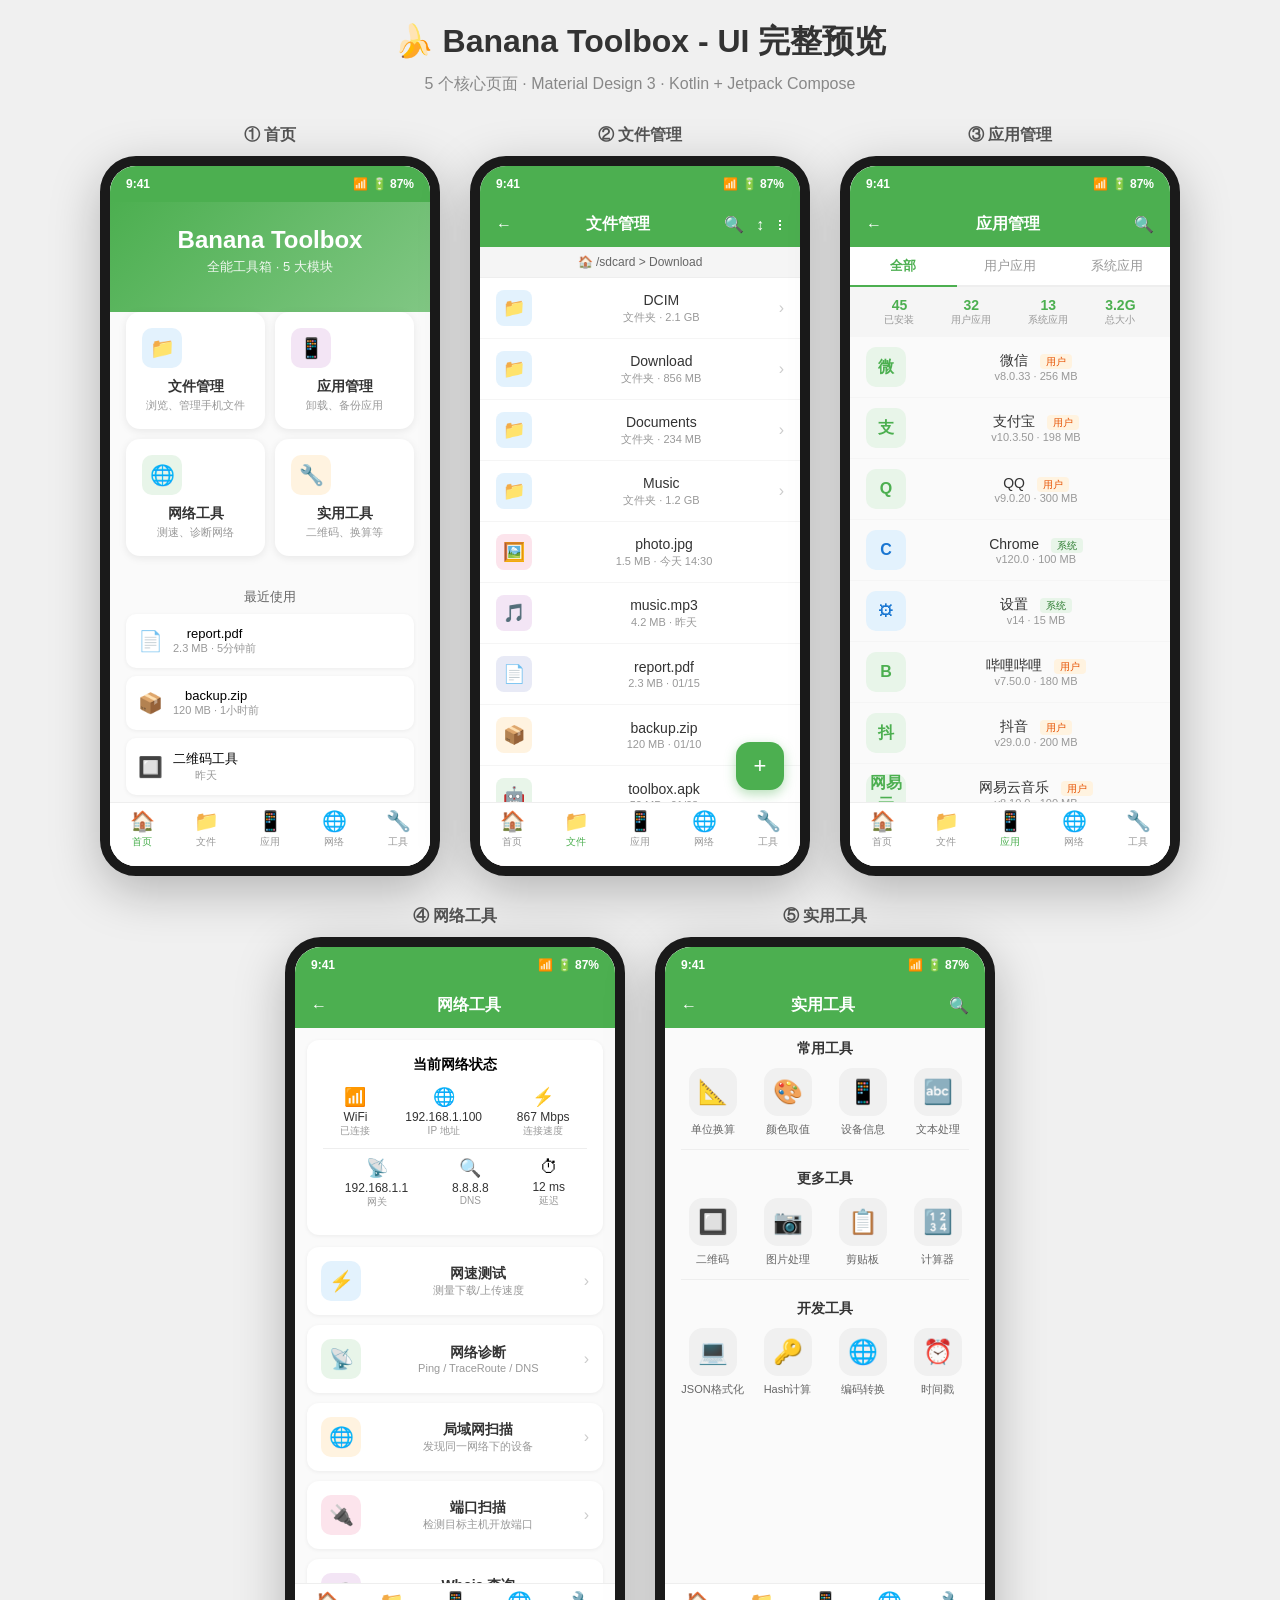
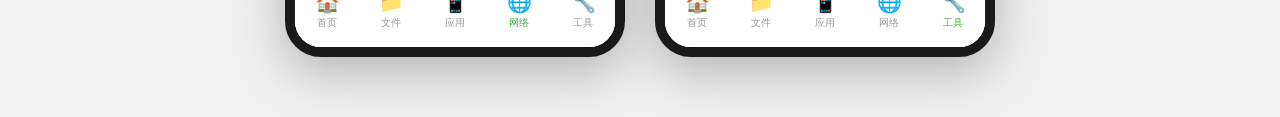
==== preview.html @ 7b4f9d6f "feat: 完善全部 5 个核心页面 UI - 文件管理：路径导航、文件列表、排序菜单、多选操作、FAB - 应用管理：Tab切换、统计栏、应用列表、用户/系统标签 - 网络工具：网络状态卡片、5个工" ====
<!DOCTYPE html>
<html lang="zh-CN">
<head>
    <meta charset="UTF-8">
    <meta name="viewport" content="width=device-width, initial-scale=1.0">
    <title>Banana Toolbox - UI 完整预览</title>
    <style>
        * { margin: 0; padding: 0; box-sizing: border-box; }
        body { font-family: -apple-system, BlinkMacSystemFont, 'Segoe UI', Roboto, sans-serif; background: #f0f0f0; padding: 20px; }
        .container { max-width: 1400px; margin: 0 auto; }
        h1 { text-align: center; color: #333; margin-bottom: 10px; }
        .subtitle { text-align: center; color: #888; margin-bottom: 30px; }
        .phones-row { display: flex; flex-wrap: wrap; justify-content: center; gap: 30px; margin-bottom: 40px; }
        .phone-wrapper { text-align: center; }
        .phone-label { font-size: 16px; color: #555; margin-bottom: 10px; font-weight: 600; }
        .phone-frame { width: 340px; height: 720px; background: #fff; border-radius: 36px; box-shadow: 0 15px 50px rgba(0,0,0,0.25); overflow: hidden; position: relative; border: 10px solid #1a1a1a; }
        .screen { width: 100%; height: 100%; overflow-y: auto; background: #FAFAFA; }
        .screen::-webkit-scrollbar { width: 0; }
        .status-bar { height: 36px; background: #4CAF50; display: flex; align-items: center; justify-content: space-between; padding: 0 16px; color: white; font-size: 12px; font-weight: 600; flex-shrink: 0; }
        .app-bar { background: #4CAF50; color: white; padding: 12px 16px; display: flex; align-items: center; gap: 12px; flex-shrink: 0; }
        .app-bar h3 { flex: 1; font-size: 16px; }
        .app-bar span { cursor: pointer; }
        .home-header { background: linear-gradient(135deg, #4CAF50 0%, #81C784 100%); padding: 24px 16px 36px; color: white; }
        .home-header h2 { font-size: 24px; margin-bottom: 4px; }
        .home-header p { opacity: 0.9; font-size: 13px; }
        .modules-grid { display: grid; grid-template-columns: 1fr 1fr; gap: 10px; padding: 16px; margin-top: -16px; }
        .module-card { background: white; border-radius: 14px; padding: 16px; box-shadow: 0 2px 8px rgba(0,0,0,0.08); cursor: pointer; transition: transform 0.2s; }
        .module-card:hover { transform: translateY(-2px); }
        .module-icon { width: 40px; height: 40px; border-radius: 10px; display: flex; align-items: center; justify-content: center; font-size: 20px; margin-bottom: 10px; }
        .module-card h3 { font-size: 14px; color: #333; margin-bottom: 2px; }
        .module-card p { font-size: 11px; color: #999; }
        .path-bar { background: #f5f5f5; padding: 8px 16px; font-size: 12px; color: #666; border-bottom: 1px solid #eee; flex-shrink: 0; }
        .file-list { background: white; }
        .file-item { display: flex; align-items: center; padding: 12px 16px; border-bottom: 1px solid #f5f5f5; }
        .file-icon { width: 36px; height: 36px; border-radius: 8px; display: flex; align-items: center; justify-content: center; font-size: 18px; margin-right: 12px; flex-shrink: 0; }
        .file-info { flex: 1; min-width: 0; }
        .file-name { font-size: 14px; color: #333; margin-bottom: 2px; white-space: nowrap; overflow: hidden; text-overflow: ellipsis; }
        .file-meta { font-size: 11px; color: #999; }
        .tab-bar { display: flex; background: white; border-bottom: 2px solid #eee; flex-shrink: 0; }
        .tab { flex: 1; text-align: center; padding: 10px 0; font-size: 13px; color: #999; cursor: pointer; border-bottom: 2px solid transparent; margin-bottom: -2px; }
        .tab.active { color: #4CAF50; border-bottom-color: #4CAF50; font-weight: 600; }
        .stat-bar { display: flex; justify-content: space-around; padding: 10px 16px; background: #f5f5f5; flex-shrink: 0; }
        .stat-item { text-align: center; }
        .stat-val { font-size: 14px; color: #4CAF50; font-weight: 600; }
        .stat-label { font-size: 10px; color: #999; }
        .app-item { display: flex; align-items: center; padding: 10px 16px; border-bottom: 1px solid #f5f5f5; }
        .app-icon { width: 40px; height: 40px; border-radius: 10px; background: #E8F5E9; display: flex; align-items: center; justify-content: center; font-size: 16px; font-weight: 700; color: #4CAF50; margin-right: 12px; flex-shrink: 0; }
        .app-info { flex: 1; min-width: 0; }
        .app-name { font-size: 14px; color: #333; }
        .app-meta { font-size: 11px; color: #999; }
        .app-tag { font-size: 10px; background: #FFF3E0; color: #E65100; padding: 2px 6px; border-radius: 4px; margin-left: 8px; }
        .net-status { background: white; margin: 12px; border-radius: 12px; padding: 16px; box-shadow: 0 1px 4px rgba(0,0,0,0.06); }
        .net-status h4 { font-size: 14px; margin-bottom: 12px; }
        .net-row { display: flex; justify-content: space-around; margin-bottom: 10px; }
        .net-item { text-align: center; }
        .net-item .icon { font-size: 18px; margin-bottom: 2px; }
        .net-item .val { font-size: 12px; color: #333; }
        .net-item .lbl { font-size: 10px; color: #999; }
        .net-card { background: white; margin: 0 12px 10px; border-radius: 12px; padding: 14px; display: flex; align-items: center; box-shadow: 0 1px 4px rgba(0,0,0,0.06); cursor: pointer; }
        .net-card .nc-icon { width: 40px; height: 40px; border-radius: 10px; display: flex; align-items: center; justify-content: center; font-size: 20px; margin-right: 12px; }
        .net-card h4 { font-size: 14px; color: #333; }
        .net-card p { font-size: 11px; color: #999; }
        .tools-section { padding: 12px 16px 4px; }
        .tools-section h4 { font-size: 14px; color: #333; margin-bottom: 10px; }
        .tools-grid { display: grid; grid-template-columns: repeat(4, 1fr); gap: 12px; }
        .tool-item { display: flex; flex-direction: column; align-items: center; gap: 6px; cursor: pointer; }
        .tool-icon { width: 48px; height: 48px; background: #f0f0f0; border-radius: 14px; display: flex; align-items: center; justify-content: center; font-size: 24px; }
        .tool-name { font-size: 11px; color: #666; }
        .bottom-nav { position: absolute; bottom: 0; left: 0; right: 0; height: 64px; background: white; border-top: 1px solid #eee; display: flex; justify-content: space-around; align-items: center; padding-bottom: 12px; flex-shrink: 0; }
        .nav-item { display: flex; flex-direction: column; align-items: center; gap: 2px; color: #999; font-size: 10px; }
        .nav-item.active { color: #4CAF50; }
        .nav-item span:first-child { font-size: 20px; }
        .fab { position: absolute; bottom: 76px; right: 16px; width: 48px; height: 48px; background: #4CAF50; border-radius: 14px; display: flex; align-items: center; justify-content: center; font-size: 22px; color: white; box-shadow: 0 4px 12px rgba(76,175,80,0.4); cursor: pointer; }
    </style>
</head>
<body>
    <div class="container">
        <h1>🍌 Banana Toolbox - UI 完整预览</h1>
        <p class="subtitle">5 个核心页面 · Material Design 3 · Kotlin + Jetpack Compose</p>
        
        <div class="phones-row">
            <!-- 1. 首页 -->
            <div class="phone-wrapper">
                <div class="phone-label">① 首页</div>
                <div class="phone-frame">
                    <div class="screen">
                        <div class="status-bar"><span>9:41</span><span>📶 🔋 87%</span></div>
                        <div class="home-header">
                            <h2>Banana Toolbox</h2>
                            <p>全能工具箱 · 5 大模块</p>
                        </div>
                        <div class="modules-grid">
                            <div class="module-card">
                                <div class="module-icon" style="background:#E3F2FD">📁</div>
                                <h3>文件管理</h3>
                                <p>浏览、管理手机文件</p>
                            </div>
                            <div class="module-card">
                                <div class="module-icon" style="background:#F3E5F5">📱</div>
                                <h3>应用管理</h3>
                                <p>卸载、备份应用</p>
                            </div>
                            <div class="module-card">
                                <div class="module-icon" style="background:#E8F5E9">🌐</div>
                                <h3>网络工具</h3>
                                <p>测速、诊断网络</p>
                            </div>
                            <div class="module-card">
                                <div class="module-icon" style="background:#FFF3E0">🔧</div>
                                <h3>实用工具</h3>
                                <p>二维码、换算等</p>
                            </div>
                        </div>
                        <div style="padding:16px">
                            <div style="font-size:13px;color:#666;margin-bottom:8px">最近使用</div>
                            <div style="background:white;border-radius:10px;padding:12px;box-shadow:0 1px 4px rgba(0,0,0,0.06);margin-bottom:8px;display:flex;align-items:center;gap:10px">
                                <span style="font-size:20px">📄</span>
                                <div><div style="font-size:13px">report.pdf</div><div style="font-size:11px;color:#999">2.3 MB · 5分钟前</div></div>
                            </div>
                            <div style="background:white;border-radius:10px;padding:12px;box-shadow:0 1px 4px rgba(0,0,0,0.06);margin-bottom:8px;display:flex;align-items:center;gap:10px">
                                <span style="font-size:20px">📦</span>
                                <div><div style="font-size:13px">backup.zip</div><div style="font-size:11px;color:#999">120 MB · 1小时前</div></div>
                            </div>
                            <div style="background:white;border-radius:10px;padding:12px;box-shadow:0 1px 4px rgba(0,0,0,0.06);display:flex;align-items:center;gap:10px">
                                <span style="font-size:20px">🔲</span>
                                <div><div style="font-size:13px">二维码工具</div><div style="font-size:11px;color:#999">昨天</div></div>
                            </div>
                        </div>
                        <div class="bottom-nav">
                            <div class="nav-item active"><span>🏠</span><span>首页</span></div>
                            <div class="nav-item"><span>📁</span><span>文件</span></div>
                            <div class="nav-item"><span>📱</span><span>应用</span></div>
                            <div class="nav-item"><span>🌐</span><span>网络</span></div>
                            <div class="nav-item"><span>🔧</span><span>工具</span></div>
                        </div>
                    </div>
                </div>
            </div>

            <!-- 2. 文件管理 -->
            <div class="phone-wrapper">
                <div class="phone-label">② 文件管理</div>
                <div class="phone-frame">
                    <div class="screen">
                        <div class="status-bar"><span>9:41</span><span>📶 🔋 87%</span></div>
                        <div class="app-bar">
                            <span>←</span><h3>文件管理</h3>
                            <span>🔍</span><span>↕️</span><span>⋮</span>
                        </div>
                        <div class="path-bar">🏠 /sdcard > Download</div>
                        <div class="file-list">
                            <div class="file-item"><div class="file-icon" style="background:#E3F2FD">📁</div><div class="file-info"><div class="file-name">DCIM</div><div class="file-meta">文件夹 · 2.1 GB</div></div><span style="color:#ccc">›</span></div>
                            <div class="file-item"><div class="file-icon" style="background:#E3F2FD">📁</div><div class="file-info"><div class="file-name">Download</div><div class="file-meta">文件夹 · 856 MB</div></div><span style="color:#ccc">›</span></div>
                            <div class="file-item"><div class="file-icon" style="background:#E3F2FD">📁</div><div class="file-info"><div class="file-name">Documents</div><div class="file-meta">文件夹 · 234 MB</div></div><span style="color:#ccc">›</span></div>
                            <div class="file-item"><div class="file-icon" style="background:#E3F2FD">📁</div><div class="file-info"><div class="file-name">Music</div><div class="file-meta">文件夹 · 1.2 GB</div></div><span style="color:#ccc">›</span></div>
                            <div class="file-item"><div class="file-icon" style="background:#FCE4EC">🖼️</div><div class="file-info"><div class="file-name">photo.jpg</div><div class="file-meta">1.5 MB · 今天 14:30</div></div></div>
                            <div class="file-item"><div class="file-icon" style="background:#F3E5F5">🎵</div><div class="file-info"><div class="file-name">music.mp3</div><div class="file-meta">4.2 MB · 昨天</div></div></div>
                            <div class="file-item"><div class="file-icon" style="background:#E8EAF6">📄</div><div class="file-info"><div class="file-name">report.pdf</div><div class="file-meta">2.3 MB · 01/15</div></div></div>
                            <div class="file-item"><div class="file-icon" style="background:#FFF3E0">📦</div><div class="file-info"><div class="file-name">backup.zip</div><div class="file-meta">120 MB · 01/10</div></div></div>
                            <div class="file-item"><div class="file-icon" style="background:#E8F5E9">🤖</div><div class="file-info"><div class="file-name">toolbox.apk</div><div class="file-meta">50 MB · 01/08</div></div></div>
                            <div class="file-item"><div class="file-icon" style="background:#FCE4EC">🎬</div><div class="file-info"><div class="file-name">video.mp4</div><div class="file-meta">100 MB · 01/05</div></div></div>
                        </div>
                        <div class="fab">+</div>
                        <div class="bottom-nav">
                            <div class="nav-item"><span>🏠</span><span>首页</span></div>
                            <div class="nav-item active"><span>📁</span><span>文件</span></div>
                            <div class="nav-item"><span>📱</span><span>应用</span></div>
                            <div class="nav-item"><span>🌐</span><span>网络</span></div>
                            <div class="nav-item"><span>🔧</span><span>工具</span></div>
                        </div>
                    </div>
                </div>
            </div>

            <!-- 3. 应用管理 -->
            <div class="phone-wrapper">
                <div class="phone-label">③ 应用管理</div>
                <div class="phone-frame">
                    <div class="screen">
                        <div class="status-bar"><span>9:41</span><span>📶 🔋 87%</span></div>
                        <div class="app-bar">
                            <span>←</span><h3>应用管理</h3>
                            <span>🔍</span>
                        </div>
                        <div class="tab-bar">
                            <div class="tab active">全部</div>
                            <div class="tab">用户应用</div>
                            <div class="tab">系统应用</div>
                        </div>
                        <div class="stat-bar">
                            <div class="stat-item"><div class="stat-val">45</div><div class="stat-label">已安装</div></div>
                            <div class="stat-item"><div class="stat-val">32</div><div class="stat-label">用户应用</div></div>
                            <div class="stat-item"><div class="stat-val">13</div><div class="stat-label">系统应用</div></div>
                            <div class="stat-item"><div class="stat-val">3.2G</div><div class="stat-label">总大小</div></div>
                        </div>
                        <div class="app-item"><div class="app-icon">微</div><div class="app-info"><div class="app-name">微信 <span class="app-tag">用户</span></div><div class="app-meta">v8.0.33 · 256 MB</div></div></div>
                        <div class="app-item"><div class="app-icon">支</div><div class="app-info"><div class="app-name">支付宝 <span class="app-tag">用户</span></div><div class="app-meta">v10.3.50 · 198 MB</div></div></div>
                        <div class="app-item"><div class="app-icon">Q</div><div class="app-info"><div class="app-name">QQ <span class="app-tag">用户</span></div><div class="app-meta">v9.0.20 · 300 MB</div></div></div>
                        <div class="app-item"><div class="app-icon" style="background:#E3F2FD;color:#1976D2">C</div><div class="app-info"><div class="app-name">Chrome <span class="app-tag" style="background:#E8F5E9;color:#2E7D32">系统</span></div><div class="app-meta">v120.0 · 100 MB</div></div></div>
                        <div class="app-item"><div class="app-icon" style="background:#E3F2FD;color:#1976D2">⚙</div><div class="app-info"><div class="app-name">设置 <span class="app-tag" style="background:#E8F5E9;color:#2E7D32">系统</span></div><div class="app-meta">v14 · 15 MB</div></div></div>
                        <div class="app-item"><div class="app-icon">B</div><div class="app-info"><div class="app-name">哔哩哔哩 <span class="app-tag">用户</span></div><div class="app-meta">v7.50.0 · 180 MB</div></div></div>
                        <div class="app-item"><div class="app-icon">抖</div><div class="app-info"><div class="app-name">抖音 <span class="app-tag">用户</span></div><div class="app-meta">v29.0.0 · 200 MB</div></div></div>
                        <div class="app-item"><div class="app-icon">网易云</div><div class="app-info"><div class="app-name">网易云音乐 <span class="app-tag">用户</span></div><div class="app-meta">v8.10.0 · 100 MB</div></div></div>
                        <div class="bottom-nav">
                            <div class="nav-item"><span>🏠</span><span>首页</span></div>
                            <div class="nav-item"><span>📁</span><span>文件</span></div>
                            <div class="nav-item active"><span>📱</span><span>应用</span></div>
                            <div class="nav-item"><span>🌐</span><span>网络</span></div>
                            <div class="nav-item"><span>🔧</span><span>工具</span></div>
                        </div>
                    </div>
                </div>
            </div>

            <!-- 4. 网络工具 -->
            <div class="phone-wrapper">
                <div class="phone-label">④ 网络工具</div>
                <div class="phone-frame">
                    <div class="screen">
                        <div class="status-bar"><span>9:41</span><span>📶 🔋 87%</span></div>
                        <div class="app-bar">
                            <span>←</span><h3>网络工具</h3>
                        </div>
                        <div class="net-status">
                            <h4>当前网络状态</h4>
                            <div class="net-row">
                                <div class="net-item"><div class="icon">📶</div><div class="val">WiFi</div><div class="lbl">已连接</div></div>
                                <div class="net-item"><div class="icon">🌐</div><div class="val">192.168.1.100</div><div class="lbl">IP 地址</div></div>
                                <div class="net-item"><div class="icon">⚡</div><div class="val">867 Mbps</div><div class="lbl">连接速度</div></div>
                            </div>
                            <div style="height:1px;background:#eee;margin:8px 0"></div>
                            <div class="net-row">
                                <div class="net-item"><div class="icon">📡</div><div class="val">192.168.1.1</div><div class="lbl">网关</div></div>
                                <div class="net-item"><div class="icon">🔍</div><div class="val">8.8.8.8</div><div class="lbl">DNS</div></div>
                                <div class="net-item"><div class="icon">⏱</div><div class="val">12 ms</div><div class="lbl">延迟</div></div>
                            </div>
                        </div>
                        <div class="net-card"><div class="nc-icon" style="background:#E3F2FD">⚡</div><div style="flex:1"><h4>网速测试</h4><p>测量下载/上传速度</p></div><span style="color:#ccc">›</span></div>
                        <div class="net-card"><div class="nc-icon" style="background:#E8F5E9">📡</div><div style="flex:1"><h4>网络诊断</h4><p>Ping / TraceRoute / DNS</p></div><span style="color:#ccc">›</span></div>
                        <div class="net-card"><div class="nc-icon" style="background:#FFF3E0">🌐</div><div style="flex:1"><h4>局域网扫描</h4><p>发现同一网络下的设备</p></div><span style="color:#ccc">›</span></div>
                        <div class="net-card"><div class="nc-icon" style="background:#FCE4EC">🔌</div><div style="flex:1"><h4>端口扫描</h4><p>检测目标主机开放端口</p></div><span style="color:#ccc">›</span></div>
                        <div class="net-card"><div class="nc-icon" style="background:#F3E5F5">🔎</div><div style="flex:1"><h4>Whois 查询</h4><p>查询域名注册信息</p></div><span style="color:#ccc">›</span></div>
                        <div class="bottom-nav">
                            <div class="nav-item"><span>🏠</span><span>首页</span></div>
                            <div class="nav-item"><span>📁</span><span>文件</span></div>
                            <div class="nav-item"><span>📱</span><span>应用</span></div>
                            <div class="nav-item active"><span>🌐</span><span>网络</span></div>
                            <div class="nav-item"><span>🔧</span><span>工具</span></div>
                        </div>
                    </div>
                </div>
            </div>

            <!-- 5. 实用工具 -->
            <div class="phone-wrapper">
                <div class="phone-label">⑤ 实用工具</div>
                <div class="phone-frame">
                    <div class="screen">
                        <div class="status-bar"><span>9:41</span><span>📶 🔋 87%</span></div>
                        <div class="app-bar">
                            <span>←</span><h3>实用工具</h3>
                            <span>🔍</span>
                        </div>
                        <div class="tools-section">
                            <h4>常用工具</h4>
                            <div class="tools-grid">
                                <div class="tool-item"><div class="tool-icon">📐</div><span class="tool-name">单位换算</span></div>
                                <div class="tool-item"><div class="tool-icon">🎨</div><span class="tool-name">颜色取值</span></div>
                                <div class="tool-item"><div class="tool-icon">📱</div><span class="tool-name">设备信息</span></div>
                                <div class="tool-item"><div class="tool-icon">🔤</div><span class="tool-name">文本处理</span></div>
                            </div>
                        </div>
                        <div style="height:1px;background:#eee;margin:8px 16px"></div>
                        <div class="tools-section">
                            <h4>更多工具</h4>
                            <div class="tools-grid">
                                <div class="tool-item"><div class="tool-icon">🔲</div><span class="tool-name">二维码</span></div>
                                <div class="tool-item"><div class="tool-icon">📷</div><span class="tool-name">图片处理</span></div>
                                <div class="tool-item"><div class="tool-icon">📋</div><span class="tool-name">剪贴板</span></div>
                                <div class="tool-item"><div class="tool-icon">🔢</div><span class="tool-name">计算器</span></div>
                            </div>
                        </div>
                        <div style="height:1px;background:#eee;margin:8px 16px"></div>
                        <div class="tools-section">
                            <h4>开发工具</h4>
                            <div class="tools-grid">
                                <div class="tool-item"><div class="tool-icon">💻</div><span class="tool-name">JSON格式化</span></div>
                                <div class="tool-item"><div class="tool-icon">🔑</div><span class="tool-name">Hash计算</span></div>
                                <div class="tool-item"><div class="tool-icon">🌐</div><span class="tool-name">编码转换</span></div>
                                <div class="tool-item"><div class="tool-icon">⏰</div><span class="tool-name">时间戳</span></div>
                            </div>
                        </div>
                        <div class="bottom-nav">
                            <div class="nav-item"><span>🏠</span><span>首页</span></div>
                            <div class="nav-item"><span>📁</span><span>文件</span></div>
                            <div class="nav-item"><span>📱</span><span>应用</span></div>
                            <div class="nav-item"><span>🌐</span><span>网络</span></div>
                            <div class="nav-item active"><span>🔧</span><span>工具</span></div>
                        </div>
                    </div>
                </div>
            </div>
        </div>
    </div>
</body>
</html>
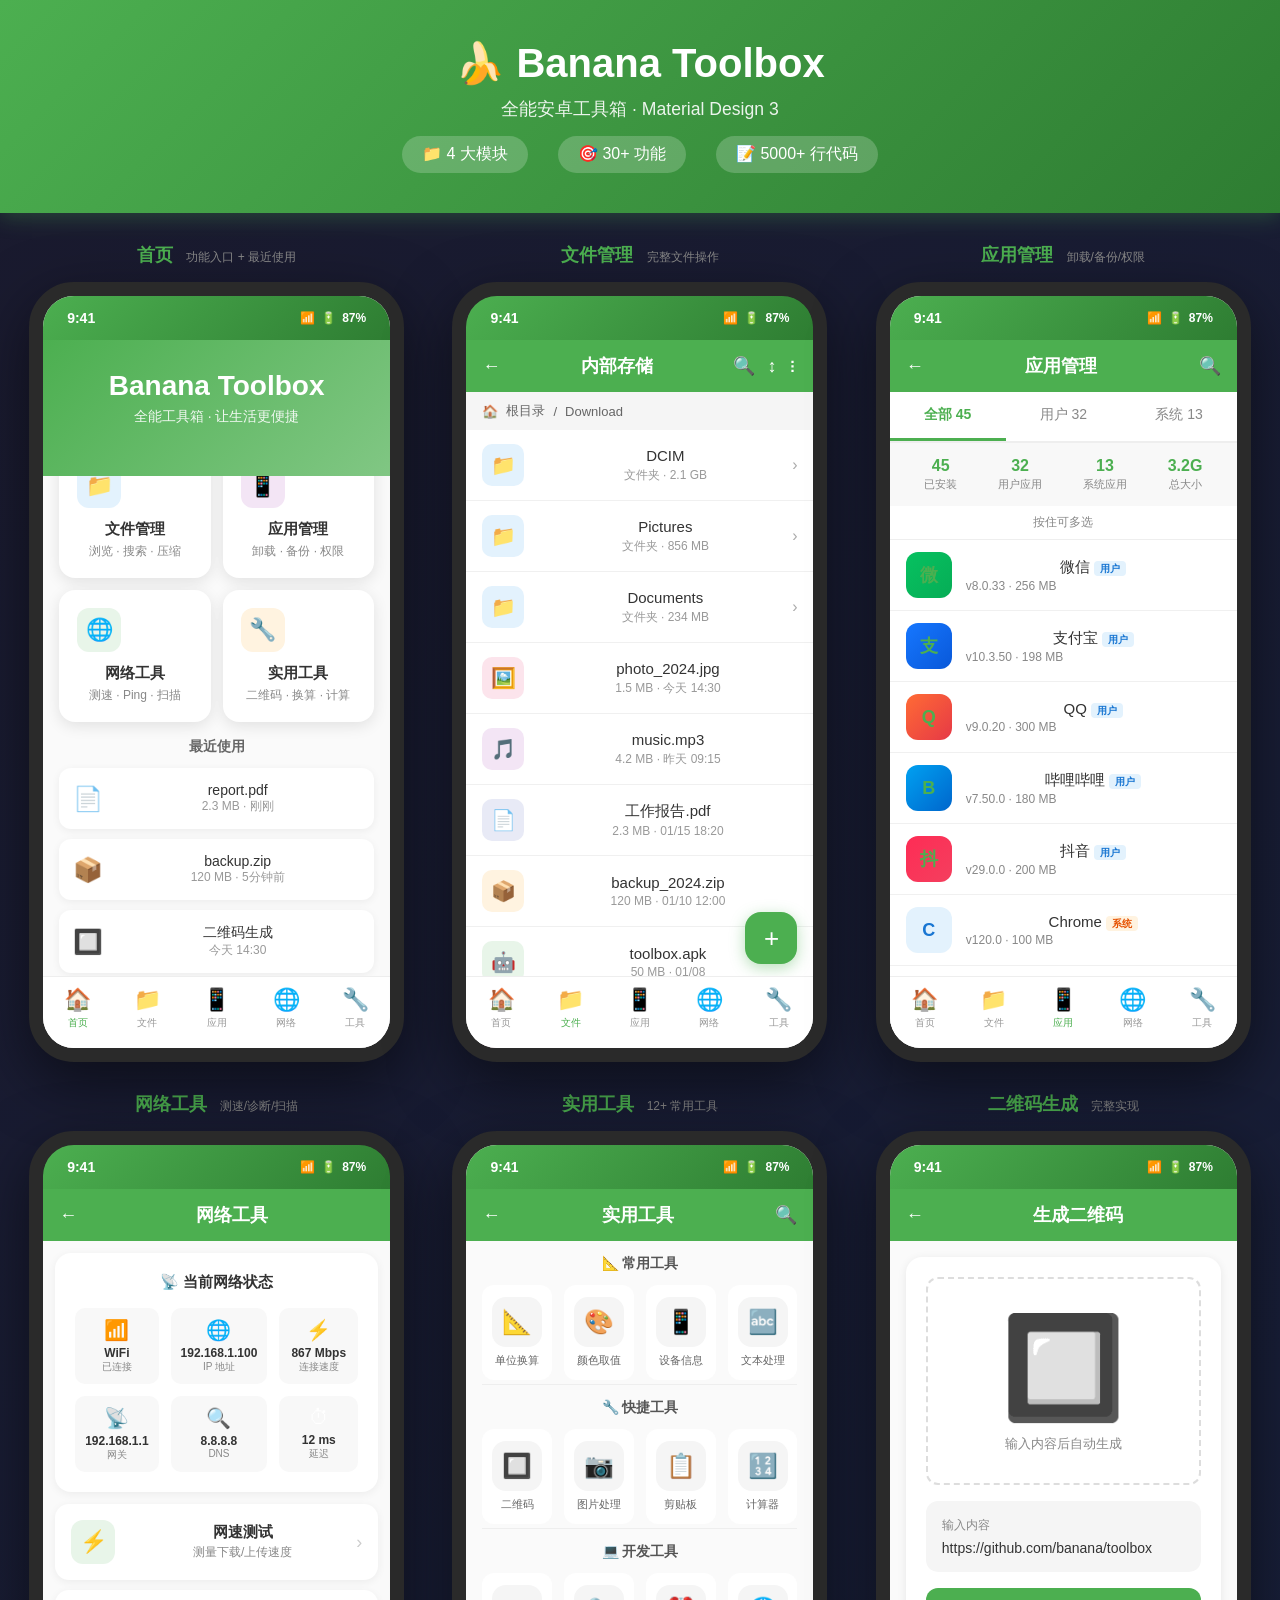
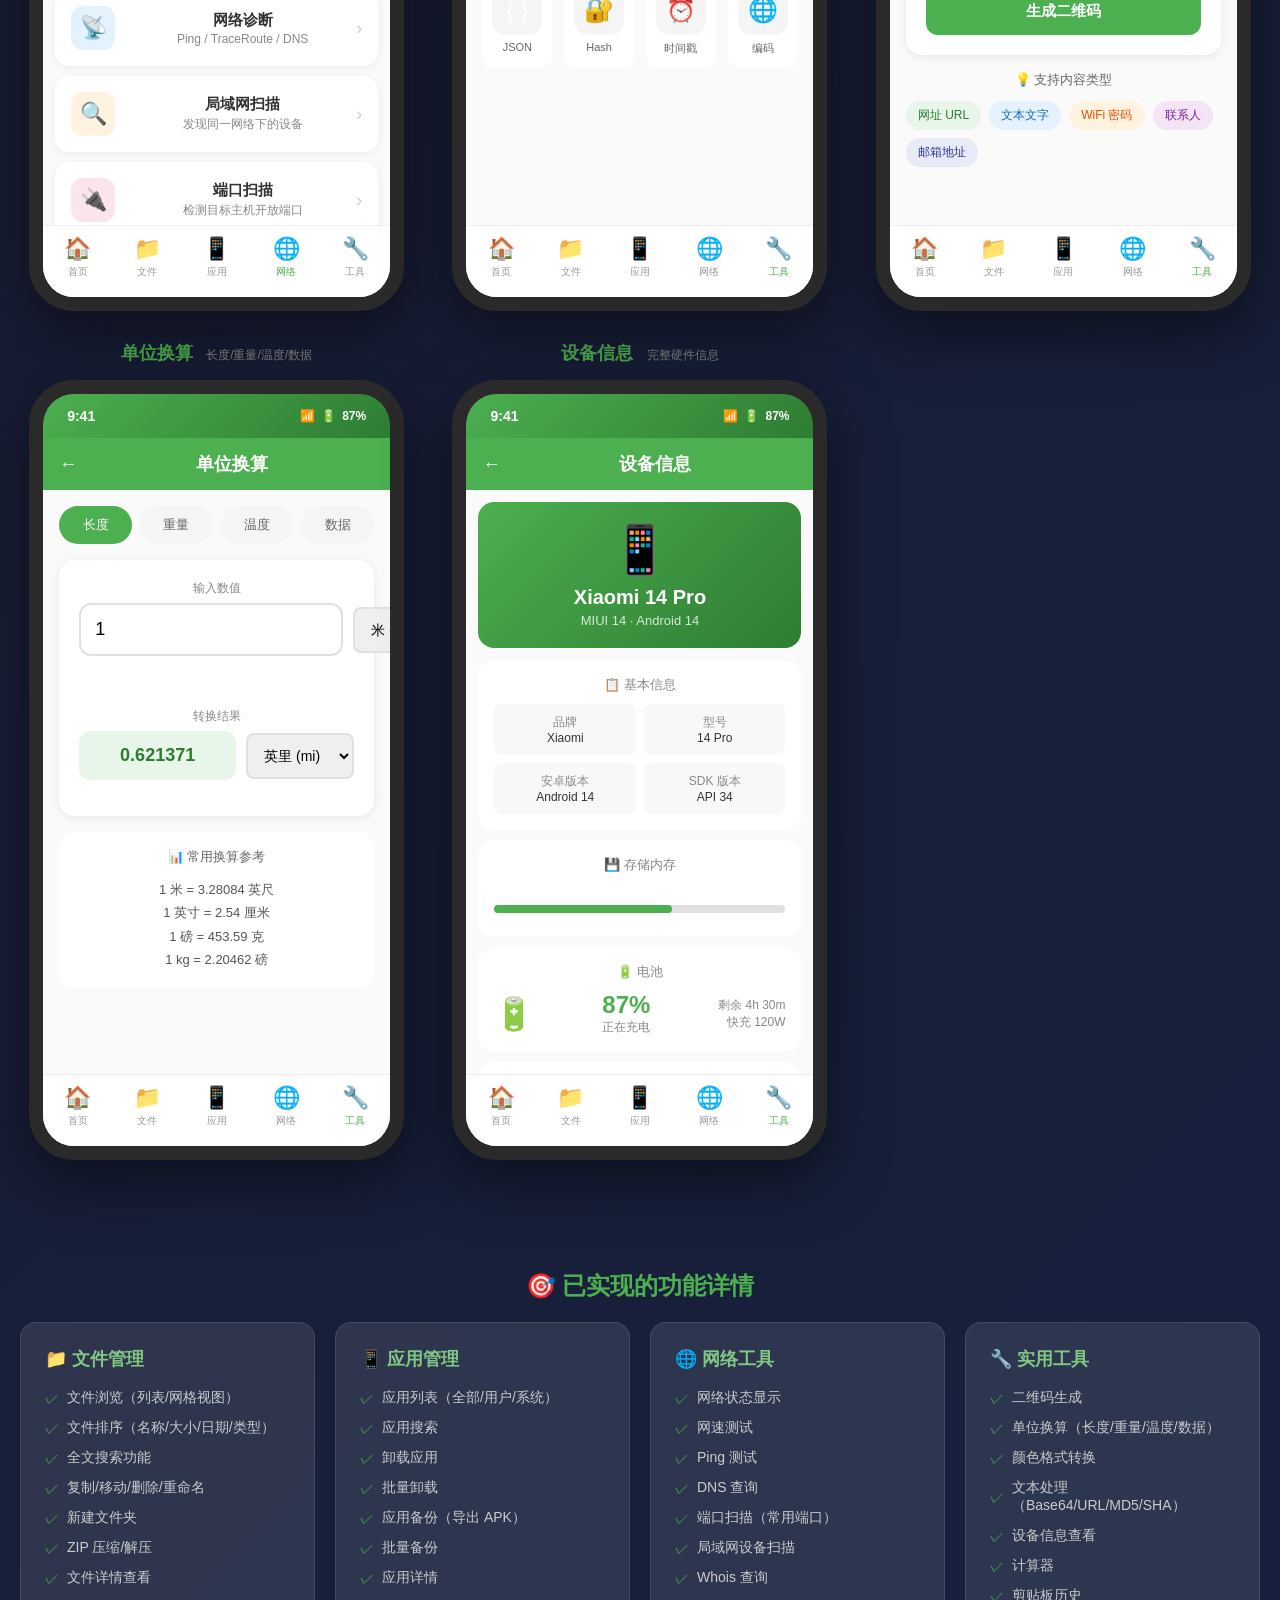
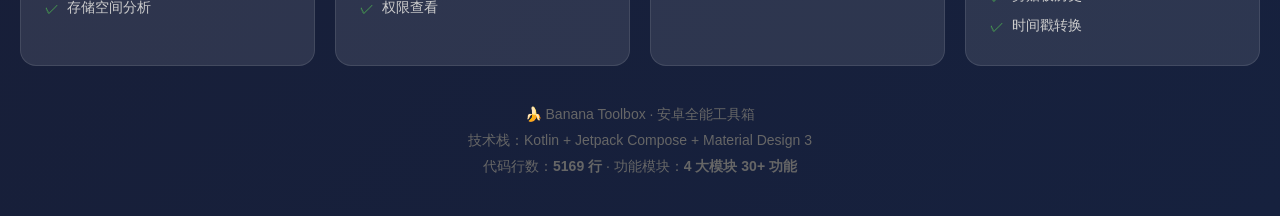
==== commit aaca240c: "feat: 扩展全部实用工具功能 新增功能模块：  1. 文件格式转换（FileConverterUseCases）    - 图片格式转换（JPG/PNG/WebP）    - 图片压缩（自定义尺寸" ====
--- a/preview.html
+++ b/preview.html
@@ -3,129 +3,230 @@
 <head>
     <meta charset="UTF-8">
     <meta name="viewport" content="width=device-width, initial-scale=1.0">
-    <title>Banana Toolbox - UI 完整预览</title>
+    <title>Banana Toolbox - 完整功能预览</title>
     <style>
         * { margin: 0; padding: 0; box-sizing: border-box; }
-        body { font-family: -apple-system, BlinkMacSystemFont, 'Segoe UI', Roboto, sans-serif; background: #f0f0f0; padding: 20px; }
-        .container { max-width: 1400px; margin: 0 auto; }
-        h1 { text-align: center; color: #333; margin-bottom: 10px; }
-        .subtitle { text-align: center; color: #888; margin-bottom: 30px; }
-        .phones-row { display: flex; flex-wrap: wrap; justify-content: center; gap: 30px; margin-bottom: 40px; }
+        body { font-family: -apple-system, BlinkMacSystemFont, 'Segoe UI', Roboto, sans-serif; background: linear-gradient(135deg, #1a1a2e 0%, #16213e 100%); min-height: 100vh; color: #fff; }
+        
+        /* 顶部标题 */
+        .header {
+            text-align: center;
+            padding: 40px 20px;
+            background: linear-gradient(135deg, #4CAF50 0%, #2E7D32 100%);
+            margin-bottom: 30px;
+            box-shadow: 0 4px 20px rgba(76, 175, 80, 0.3);
+        }
+        .header h1 { font-size: 2.5em; margin-bottom: 10px; }
+        .header p { opacity: 0.9; font-size: 1.1em; }
+        .header .stats { margin-top: 15px; display: flex; justify-content: center; gap: 30px; flex-wrap: wrap; }
+        .header .stat { background: rgba(255,255,255,0.2); padding: 8px 20px; border-radius: 20px; }
+        
+        /* 页面网格 */
+        .container { max-width: 1600px; margin: 0 auto; padding: 0 20px; }
+        .pages-grid { display: grid; grid-template-columns: repeat(auto-fit, minmax(380px, 1fr)); gap: 30px; padding-bottom: 60px; }
+        
+        /* 手机框架 */
         .phone-wrapper { text-align: center; }
-        .phone-label { font-size: 16px; color: #555; margin-bottom: 10px; font-weight: 600; }
-        .phone-frame { width: 340px; height: 720px; background: #fff; border-radius: 36px; box-shadow: 0 15px 50px rgba(0,0,0,0.25); overflow: hidden; position: relative; border: 10px solid #1a1a1a; }
+        .phone-label { font-size: 18px; font-weight: 600; margin-bottom: 15px; color: #4CAF50; }
+        .phone-label span { font-size: 12px; color: #888; font-weight: normal; margin-left: 8px; }
+        .phone-frame { width: 375px; height: 780px; background: #1a1a1a; border-radius: 45px; margin: 0 auto; overflow: hidden; position: relative; border: 14px solid #2a2a2a; box-shadow: 0 20px 60px rgba(0,0,0,0.5), inset 0 0 0 2px #333; }
         .screen { width: 100%; height: 100%; overflow-y: auto; background: #FAFAFA; }
         .screen::-webkit-scrollbar { width: 0; }
-        .status-bar { height: 36px; background: #4CAF50; display: flex; align-items: center; justify-content: space-between; padding: 0 16px; color: white; font-size: 12px; font-weight: 600; flex-shrink: 0; }
-        .app-bar { background: #4CAF50; color: white; padding: 12px 16px; display: flex; align-items: center; gap: 12px; flex-shrink: 0; }
-        .app-bar h3 { flex: 1; font-size: 16px; }
-        .app-bar span { cursor: pointer; }
-        .home-header { background: linear-gradient(135deg, #4CAF50 0%, #81C784 100%); padding: 24px 16px 36px; color: white; }
-        .home-header h2 { font-size: 24px; margin-bottom: 4px; }
-        .home-header p { opacity: 0.9; font-size: 13px; }
-        .modules-grid { display: grid; grid-template-columns: 1fr 1fr; gap: 10px; padding: 16px; margin-top: -16px; }
-        .module-card { background: white; border-radius: 14px; padding: 16px; box-shadow: 0 2px 8px rgba(0,0,0,0.08); cursor: pointer; transition: transform 0.2s; }
-        .module-card:hover { transform: translateY(-2px); }
-        .module-icon { width: 40px; height: 40px; border-radius: 10px; display: flex; align-items: center; justify-content: center; font-size: 20px; margin-bottom: 10px; }
-        .module-card h3 { font-size: 14px; color: #333; margin-bottom: 2px; }
-        .module-card p { font-size: 11px; color: #999; }
-        .path-bar { background: #f5f5f5; padding: 8px 16px; font-size: 12px; color: #666; border-bottom: 1px solid #eee; flex-shrink: 0; }
+        
+        /* 状态栏 */
+        .status-bar { height: 44px; background: linear-gradient(135deg, #4CAF50, #2E7D32); display: flex; align-items: center; justify-content: space-between; padding: 0 24px; color: white; font-size: 14px; font-weight: 600; flex-shrink: 0; }
+        .status-icons { display: flex; gap: 6px; align-items: center; font-size: 12px; }
+        
+        /* 导航栏 */
+        .top-bar { background: #4CAF50; color: white; padding: 14px 16px; display: flex; align-items: center; gap: 12px; }
+        .top-bar h3 { flex: 1; font-size: 18px; }
+        .top-bar span { cursor: pointer; font-size: 18px; }
+        
+        /* 首页 */
+        .home-header { background: linear-gradient(135deg, #4CAF50 0%, #81C784 100%); padding: 30px 20px 50px; color: white; position: relative; }
+        .home-header h2 { font-size: 28px; margin-bottom: 6px; }
+        .home-header p { opacity: 0.9; font-size: 14px; }
+        .modules-grid { display: grid; grid-template-columns: 1fr 1fr; gap: 12px; padding: 0 16px; margin-top: -30px; }
+        .module-card { background: white; border-radius: 16px; padding: 18px; box-shadow: 0 4px 15px rgba(0,0,0,0.1); cursor: pointer; transition: all 0.3s; }
+        .module-card:hover { transform: translateY(-4px); box-shadow: 0 8px 25px rgba(0,0,0,0.15); }
+        .module-icon { width: 44px; height: 44px; border-radius: 12px; display: flex; align-items: center; justify-content: center; font-size: 22px; margin-bottom: 12px; }
+        .module-card h3 { font-size: 15px; color: #333; margin-bottom: 4px; }
+        .module-card p { font-size: 12px; color: #888; }
+        
+        /* 最近使用 */
+        .recent-section { padding: 16px; }
+        .recent-section h4 { font-size: 14px; color: #666; margin-bottom: 12px; }
+        .recent-item { background: white; border-radius: 12px; padding: 14px; display: flex; align-items: center; gap: 12px; margin-bottom: 10px; box-shadow: 0 2px 8px rgba(0,0,0,0.06); }
+        .recent-item .icon { font-size: 24px; }
+        .recent-item .info { flex: 1; }
+        .recent-item .name { font-size: 14px; color: #333; }
+        .recent-item .meta { font-size: 12px; color: #999; }
+        
+        /* 路径栏 */
+        .path-bar { background: #f5f5f5; padding: 10px 16px; font-size: 13px; color: #666; display: flex; align-items: center; gap: 8px; }
+        
+        /* 文件列表 */
         .file-list { background: white; }
-        .file-item { display: flex; align-items: center; padding: 12px 16px; border-bottom: 1px solid #f5f5f5; }
-        .file-icon { width: 36px; height: 36px; border-radius: 8px; display: flex; align-items: center; justify-content: center; font-size: 18px; margin-right: 12px; flex-shrink: 0; }
+        .file-item { display: flex; align-items: center; padding: 14px 16px; border-bottom: 1px solid #f0f0f0; cursor: pointer; }
+        .file-item:active { background: #f5f5f5; }
+        .file-icon { width: 42px; height: 42px; border-radius: 10px; display: flex; align-items: center; justify-content: center; font-size: 20px; margin-right: 14px; flex-shrink: 0; }
         .file-info { flex: 1; min-width: 0; }
-        .file-name { font-size: 14px; color: #333; margin-bottom: 2px; white-space: nowrap; overflow: hidden; text-overflow: ellipsis; }
-        .file-meta { font-size: 11px; color: #999; }
-        .tab-bar { display: flex; background: white; border-bottom: 2px solid #eee; flex-shrink: 0; }
-        .tab { flex: 1; text-align: center; padding: 10px 0; font-size: 13px; color: #999; cursor: pointer; border-bottom: 2px solid transparent; margin-bottom: -2px; }
+        .file-name { font-size: 15px; color: #333; margin-bottom: 3px; white-space: nowrap; overflow: hidden; text-overflow: ellipsis; }
+        .file-meta { font-size: 12px; color: #999; }
+        
+        /* Tab 栏 */
+        .tab-bar { display: flex; background: white; border-bottom: 2px solid #eee; }
+        .tab { flex: 1; text-align: center; padding: 14px 0; font-size: 14px; color: #888; cursor: pointer; border-bottom: 3px solid transparent; }
         .tab.active { color: #4CAF50; border-bottom-color: #4CAF50; font-weight: 600; }
-        .stat-bar { display: flex; justify-content: space-around; padding: 10px 16px; background: #f5f5f5; flex-shrink: 0; }
+        
+        /* 统计栏 */
+        .stat-bar { display: flex; justify-content: space-around; padding: 14px; background: #f8f8f8; }
         .stat-item { text-align: center; }
-        .stat-val { font-size: 14px; color: #4CAF50; font-weight: 600; }
-        .stat-label { font-size: 10px; color: #999; }
-        .app-item { display: flex; align-items: center; padding: 10px 16px; border-bottom: 1px solid #f5f5f5; }
-        .app-icon { width: 40px; height: 40px; border-radius: 10px; background: #E8F5E9; display: flex; align-items: center; justify-content: center; font-size: 16px; font-weight: 700; color: #4CAF50; margin-right: 12px; flex-shrink: 0; }
-        .app-info { flex: 1; min-width: 0; }
-        .app-name { font-size: 14px; color: #333; }
-        .app-meta { font-size: 11px; color: #999; }
-        .app-tag { font-size: 10px; background: #FFF3E0; color: #E65100; padding: 2px 6px; border-radius: 4px; margin-left: 8px; }
-        .net-status { background: white; margin: 12px; border-radius: 12px; padding: 16px; box-shadow: 0 1px 4px rgba(0,0,0,0.06); }
-        .net-status h4 { font-size: 14px; margin-bottom: 12px; }
-        .net-row { display: flex; justify-content: space-around; margin-bottom: 10px; }
-        .net-item { text-align: center; }
-        .net-item .icon { font-size: 18px; margin-bottom: 2px; }
-        .net-item .val { font-size: 12px; color: #333; }
-        .net-item .lbl { font-size: 10px; color: #999; }
-        .net-card { background: white; margin: 0 12px 10px; border-radius: 12px; padding: 14px; display: flex; align-items: center; box-shadow: 0 1px 4px rgba(0,0,0,0.06); cursor: pointer; }
-        .net-card .nc-icon { width: 40px; height: 40px; border-radius: 10px; display: flex; align-items: center; justify-content: center; font-size: 20px; margin-right: 12px; }
-        .net-card h4 { font-size: 14px; color: #333; }
-        .net-card p { font-size: 11px; color: #999; }
-        .tools-section { padding: 12px 16px 4px; }
-        .tools-section h4 { font-size: 14px; color: #333; margin-bottom: 10px; }
+        .stat-item .val { font-size: 16px; color: #4CAF50; font-weight: 700; }
+        .stat-item .lbl { font-size: 11px; color: #888; margin-top: 2px; }
+        
+        /* 应用列表 */
+        .app-item { display: flex; align-items: center; padding: 12px 16px; border-bottom: 1px solid #f0f0f0; }
+        .app-icon { width: 46px; height: 46px; border-radius: 12px; background: linear-gradient(135deg, #E8F5E9, #C8E6C9); display: flex; align-items: center; justify-content: center; font-size: 18px; font-weight: 700; color: #4CAF50; margin-right: 14px; }
+        .app-info { flex: 1; }
+        .app-name { font-size: 15px; color: #333; margin-bottom: 2px; }
+        .app-meta { font-size: 12px; color: #888; display: flex; align-items: center; gap: 8px; }
+        .app-tag { font-size: 10px; padding: 2px 6px; border-radius: 4px; font-weight: 600; }
+        .app-tag.user { background: #E3F2FD; color: #1976D2; }
+        .app-tag.system { background: #FFF3E0; color: #E65100; }
+        
+        /* 网络状态卡片 */
+        .net-card { background: white; margin: 12px; border-radius: 16px; padding: 20px; box-shadow: 0 2px 10px rgba(0,0,0,0.06); }
+        .net-card h4 { font-size: 15px; color: #333; margin-bottom: 16px; }
+        .net-grid { display: grid; grid-template-columns: repeat(3, 1fr); gap: 12px; }
+        .net-item { text-align: center; padding: 10px; background: #f8f8f8; border-radius: 10px; }
+        .net-item .icon { font-size: 20px; margin-bottom: 4px; }
+        .net-item .val { font-size: 12px; color: #333; font-weight: 600; }
+        .net-item .lbl { font-size: 10px; color: #888; }
+        
+        /* 工具卡片 */
+        .tool-entry { background: white; margin: 0 12px 10px; border-radius: 14px; padding: 16px; display: flex; align-items: center; box-shadow: 0 2px 8px rgba(0,0,0,0.06); cursor: pointer; }
+        .tool-entry:active { background: #f5f5f5; }
+        .tool-icon { width: 44px; height: 44px; border-radius: 12px; display: flex; align-items: center; justify-content: center; font-size: 22px; margin-right: 14px; }
+        .tool-info { flex: 1; }
+        .tool-info h4 { font-size: 15px; color: #333; margin-bottom: 2px; }
+        .tool-info p { font-size: 12px; color: #888; }
+        .tool-arrow { color: #ccc; font-size: 18px; }
+        
+        /* 工具网格 */
+        .tools-section { padding: 14px 16px 4px; }
+        .tools-section h4 { font-size: 14px; color: #555; margin-bottom: 12px; font-weight: 600; }
         .tools-grid { display: grid; grid-template-columns: repeat(4, 1fr); gap: 12px; }
-        .tool-item { display: flex; flex-direction: column; align-items: center; gap: 6px; cursor: pointer; }
-        .tool-icon { width: 48px; height: 48px; background: #f0f0f0; border-radius: 14px; display: flex; align-items: center; justify-content: center; font-size: 24px; }
-        .tool-name { font-size: 11px; color: #666; }
-        .bottom-nav { position: absolute; bottom: 0; left: 0; right: 0; height: 64px; background: white; border-top: 1px solid #eee; display: flex; justify-content: space-around; align-items: center; padding-bottom: 12px; flex-shrink: 0; }
-        .nav-item { display: flex; flex-direction: column; align-items: center; gap: 2px; color: #999; font-size: 10px; }
+        .tool-grid-item { display: flex; flex-direction: column; align-items: center; gap: 6px; padding: 12px 4px; background: white; border-radius: 12px; cursor: pointer; }
+        .tool-grid-item:active { background: #f0f0f0; }
+        .tool-grid-icon { width: 50px; height: 50px; background: #f5f5f5; border-radius: 14px; display: flex; align-items: center; justify-content: center; font-size: 24px; }
+        .tool-grid-name { font-size: 11px; color: #666; text-align: center; }
+        
+        /* 底部导航 */
+        .bottom-nav { position: absolute; bottom: 0; left: 0; right: 0; height: 72px; background: white; border-top: 1px solid #eee; display: flex; justify-content: space-around; align-items: flex-start; padding-top: 10px; }
+        .nav-item { display: flex; flex-direction: column; align-items: center; gap: 3px; color: #999; font-size: 10px; cursor: pointer; }
         .nav-item.active { color: #4CAF50; }
-        .nav-item span:first-child { font-size: 20px; }
-        .fab { position: absolute; bottom: 76px; right: 16px; width: 48px; height: 48px; background: #4CAF50; border-radius: 14px; display: flex; align-items: center; justify-content: center; font-size: 22px; color: white; box-shadow: 0 4px 12px rgba(76,175,80,0.4); cursor: pointer; }
+        .nav-item span:first-child { font-size: 22px; }
+        
+        /* 悬浮按钮 */
+        .fab { position: absolute; bottom: 84px; right: 16px; width: 52px; height: 52px; background: #4CAF50; border-radius: 16px; display: flex; align-items: center; justify-content: center; font-size: 26px; color: white; box-shadow: 0 4px 15px rgba(76,175,80,0.4); cursor: pointer; }
+        
+        /* 功能详情面板 */
+        .detail-section { margin-top: 50px; }
+        .section-title { font-size: 24px; margin-bottom: 20px; text-align: center; color: #4CAF50; }
+        .features-grid { display: grid; grid-template-columns: repeat(auto-fit, minmax(280px, 1fr)); gap: 20px; }
+        .feature-card { background: rgba(255,255,255,0.1); border-radius: 16px; padding: 24px; border: 1px solid rgba(255,255,255,0.1); }
+        .feature-card h3 { font-size: 18px; margin-bottom: 12px; color: #81C784; display: flex; align-items: center; gap: 10px; }
+        .feature-card ul { list-style: none; }
+        .feature-card li { padding: 6px 0; color: #ccc; font-size: 14px; display: flex; align-items: center; gap: 8px; }
+        .feature-card li::before { content: "✓"; color: #4CAF50; }
+        
+        /* 底部 */
+        .footer { text-align: center; padding: 40px 20px; color: #666; font-size: 14px; }
+        .footer a { color: #4CAF50; text-decoration: none; }
     </style>
 </head>
 <body>
+    <div class="header">
+        <h1>🍌 Banana Toolbox</h1>
+        <p>全能安卓工具箱 · Material Design 3</p>
+        <div class="stats">
+            <div class="stat">📁 4 大模块</div>
+            <div class="stat">🎯 30+ 功能</div>
+            <div class="stat">📝 5000+ 行代码</div>
+        </div>
+    </div>
+    
     <div class="container">
-        <h1>🍌 Banana Toolbox - UI 完整预览</h1>
-        <p class="subtitle">5 个核心页面 · Material Design 3 · Kotlin + Jetpack Compose</p>
-        
-        <div class="phones-row">
+        <div class="pages-grid">
+            
             <!-- 1. 首页 -->
             <div class="phone-wrapper">
-                <div class="phone-label">① 首页</div>
+                <div class="phone-label">首页 <span>功能入口 + 最近使用</span></div>
                 <div class="phone-frame">
                     <div class="screen">
-                        <div class="status-bar"><span>9:41</span><span>📶 🔋 87%</span></div>
+                        <div class="status-bar">
+                            <span>9:41</span>
+                            <div class="status-icons">
+                                <span>📶</span>
+                                <span>🔋</span>
+                                <span>87%</span>
+                            </div>
+                        </div>
+                        
                         <div class="home-header">
                             <h2>Banana Toolbox</h2>
-                            <p>全能工具箱 · 5 大模块</p>
-                        </div>
+                            <p>全能工具箱 · 让生活更便捷</p>
+                        </div>
+                        
                         <div class="modules-grid">
                             <div class="module-card">
                                 <div class="module-icon" style="background:#E3F2FD">📁</div>
                                 <h3>文件管理</h3>
-                                <p>浏览、管理手机文件</p>
+                                <p>浏览 · 搜索 · 压缩</p>
                             </div>
                             <div class="module-card">
                                 <div class="module-icon" style="background:#F3E5F5">📱</div>
                                 <h3>应用管理</h3>
-                                <p>卸载、备份应用</p>
+                                <p>卸载 · 备份 · 权限</p>
                             </div>
                             <div class="module-card">
                                 <div class="module-icon" style="background:#E8F5E9">🌐</div>
                                 <h3>网络工具</h3>
-                                <p>测速、诊断网络</p>
+                                <p>测速 · Ping · 扫描</p>
                             </div>
                             <div class="module-card">
                                 <div class="module-icon" style="background:#FFF3E0">🔧</div>
                                 <h3>实用工具</h3>
-                                <p>二维码、换算等</p>
-                            </div>
-                        </div>
-                        <div style="padding:16px">
-                            <div style="font-size:13px;color:#666;margin-bottom:8px">最近使用</div>
-                            <div style="background:white;border-radius:10px;padding:12px;box-shadow:0 1px 4px rgba(0,0,0,0.06);margin-bottom:8px;display:flex;align-items:center;gap:10px">
-                                <span style="font-size:20px">📄</span>
-                                <div><div style="font-size:13px">report.pdf</div><div style="font-size:11px;color:#999">2.3 MB · 5分钟前</div></div>
-                            </div>
-                            <div style="background:white;border-radius:10px;padding:12px;box-shadow:0 1px 4px rgba(0,0,0,0.06);margin-bottom:8px;display:flex;align-items:center;gap:10px">
-                                <span style="font-size:20px">📦</span>
-                                <div><div style="font-size:13px">backup.zip</div><div style="font-size:11px;color:#999">120 MB · 1小时前</div></div>
-                            </div>
-                            <div style="background:white;border-radius:10px;padding:12px;box-shadow:0 1px 4px rgba(0,0,0,0.06);display:flex;align-items:center;gap:10px">
-                                <span style="font-size:20px">🔲</span>
-                                <div><div style="font-size:13px">二维码工具</div><div style="font-size:11px;color:#999">昨天</div></div>
-                            </div>
-                        </div>
+                                <p>二维码 · 换算 · 计算</p>
+                            </div>
+                        </div>
+                        
+                        <div class="recent-section">
+                            <h4>最近使用</h4>
+                            <div class="recent-item">
+                                <span class="icon">📄</span>
+                                <div class="info">
+                                    <div class="name">report.pdf</div>
+                                    <div class="meta">2.3 MB · 刚刚</div>
+                                </div>
+                            </div>
+                            <div class="recent-item">
+                                <span class="icon">📦</span>
+                                <div class="info">
+                                    <div class="name">backup.zip</div>
+                                    <div class="meta">120 MB · 5分钟前</div>
+                                </div>
+                            </div>
+                            <div class="recent-item">
+                                <span class="icon">🔲</span>
+                                <div class="info">
+                                    <div class="name">二维码生成</div>
+                                    <div class="meta">今天 14:30</div>
+                                </div>
+                            </div>
+                        </div>
+                        
                         <div class="bottom-nav">
                             <div class="nav-item active"><span>🏠</span><span>首页</span></div>
                             <div class="nav-item"><span>📁</span><span>文件</span></div>
@@ -136,31 +237,103 @@
                     </div>
                 </div>
             </div>
-
+            
             <!-- 2. 文件管理 -->
             <div class="phone-wrapper">
-                <div class="phone-label">② 文件管理</div>
+                <div class="phone-label">文件管理 <span>完整文件操作</span></div>
                 <div class="phone-frame">
                     <div class="screen">
-                        <div class="status-bar"><span>9:41</span><span>📶 🔋 87%</span></div>
-                        <div class="app-bar">
-                            <span>←</span><h3>文件管理</h3>
-                            <span>🔍</span><span>↕️</span><span>⋮</span>
-                        </div>
-                        <div class="path-bar">🏠 /sdcard > Download</div>
+                        <div class="status-bar">
+                            <span>9:41</span>
+                            <div class="status-icons"><span>📶</span><span>🔋</span><span>87%</span></div>
+                        </div>
+                        
+                        <div class="top-bar">
+                            <span>←</span>
+                            <h3>内部存储</h3>
+                            <span>🔍</span>
+                            <span>↕️</span>
+                            <span>⋮</span>
+                        </div>
+                        
+                        <div class="path-bar">
+                            <span>🏠</span>
+                            <span>根目录</span>
+                            <span>/</span>
+                            <span>Download</span>
+                        </div>
+                        
                         <div class="file-list">
-                            <div class="file-item"><div class="file-icon" style="background:#E3F2FD">📁</div><div class="file-info"><div class="file-name">DCIM</div><div class="file-meta">文件夹 · 2.1 GB</div></div><span style="color:#ccc">›</span></div>
-                            <div class="file-item"><div class="file-icon" style="background:#E3F2FD">📁</div><div class="file-info"><div class="file-name">Download</div><div class="file-meta">文件夹 · 856 MB</div></div><span style="color:#ccc">›</span></div>
-                            <div class="file-item"><div class="file-icon" style="background:#E3F2FD">📁</div><div class="file-info"><div class="file-name">Documents</div><div class="file-meta">文件夹 · 234 MB</div></div><span style="color:#ccc">›</span></div>
-                            <div class="file-item"><div class="file-icon" style="background:#E3F2FD">📁</div><div class="file-info"><div class="file-name">Music</div><div class="file-meta">文件夹 · 1.2 GB</div></div><span style="color:#ccc">›</span></div>
-                            <div class="file-item"><div class="file-icon" style="background:#FCE4EC">🖼️</div><div class="file-info"><div class="file-name">photo.jpg</div><div class="file-meta">1.5 MB · 今天 14:30</div></div></div>
-                            <div class="file-item"><div class="file-icon" style="background:#F3E5F5">🎵</div><div class="file-info"><div class="file-name">music.mp3</div><div class="file-meta">4.2 MB · 昨天</div></div></div>
-                            <div class="file-item"><div class="file-icon" style="background:#E8EAF6">📄</div><div class="file-info"><div class="file-name">report.pdf</div><div class="file-meta">2.3 MB · 01/15</div></div></div>
-                            <div class="file-item"><div class="file-icon" style="background:#FFF3E0">📦</div><div class="file-info"><div class="file-name">backup.zip</div><div class="file-meta">120 MB · 01/10</div></div></div>
-                            <div class="file-item"><div class="file-icon" style="background:#E8F5E9">🤖</div><div class="file-info"><div class="file-name">toolbox.apk</div><div class="file-meta">50 MB · 01/08</div></div></div>
-                            <div class="file-item"><div class="file-icon" style="background:#FCE4EC">🎬</div><div class="file-info"><div class="file-name">video.mp4</div><div class="file-meta">100 MB · 01/05</div></div></div>
-                        </div>
+                            <div class="file-item">
+                                <div class="file-icon" style="background:#E3F2FD">📁</div>
+                                <div class="file-info">
+                                    <div class="file-name">DCIM</div>
+                                    <div class="file-meta">文件夹 · 2.1 GB</div>
+                                </div>
+                                <span style="color:#aaa">›</span>
+                            </div>
+                            <div class="file-item">
+                                <div class="file-icon" style="background:#E3F2FD">📁</div>
+                                <div class="file-info">
+                                    <div class="file-name">Pictures</div>
+                                    <div class="file-meta">文件夹 · 856 MB</div>
+                                </div>
+                                <span style="color:#aaa">›</span>
+                            </div>
+                            <div class="file-item">
+                                <div class="file-icon" style="background:#E3F2FD">📁</div>
+                                <div class="file-info">
+                                    <div class="file-name">Documents</div>
+                                    <div class="file-meta">文件夹 · 234 MB</div>
+                                </div>
+                                <span style="color:#aaa">›</span>
+                            </div>
+                            <div class="file-item">
+                                <div class="file-icon" style="background:#FCE4EC">🖼️</div>
+                                <div class="file-info">
+                                    <div class="file-name">photo_2024.jpg</div>
+                                    <div class="file-meta">1.5 MB · 今天 14:30</div>
+                                </div>
+                            </div>
+                            <div class="file-item">
+                                <div class="file-icon" style="background:#F3E5F5">🎵</div>
+                                <div class="file-info">
+                                    <div class="file-name">music.mp3</div>
+                                    <div class="file-meta">4.2 MB · 昨天 09:15</div>
+                                </div>
+                            </div>
+                            <div class="file-item">
+                                <div class="file-icon" style="background:#E8EAF6">📄</div>
+                                <div class="file-info">
+                                    <div class="file-name">工作报告.pdf</div>
+                                    <div class="file-meta">2.3 MB · 01/15 18:20</div>
+                                </div>
+                            </div>
+                            <div class="file-item">
+                                <div class="file-icon" style="background:#FFF3E0">📦</div>
+                                <div class="file-info">
+                                    <div class="file-name">backup_2024.zip</div>
+                                    <div class="file-meta">120 MB · 01/10 12:00</div>
+                                </div>
+                            </div>
+                            <div class="file-item">
+                                <div class="file-icon" style="background:#E8F5E9">🤖</div>
+                                <div class="file-info">
+                                    <div class="file-name">toolbox.apk</div>
+                                    <div class="file-meta">50 MB · 01/08</div>
+                                </div>
+                            </div>
+                            <div class="file-item">
+                                <div class="file-icon" style="background:#FCE4EC">🎬</div>
+                                <div class="file-info">
+                                    <div class="file-name">video_demo.mp4</div>
+                                    <div class="file-meta">100 MB · 01/05</div>
+                                </div>
+                            </div>
+                        </div>
+                        
                         <div class="fab">+</div>
+                        
                         <div class="bottom-nav">
                             <div class="nav-item"><span>🏠</span><span>首页</span></div>
                             <div class="nav-item active"><span>📁</span><span>文件</span></div>
@@ -171,36 +344,102 @@
                     </div>
                 </div>
             </div>
-
+            
             <!-- 3. 应用管理 -->
             <div class="phone-wrapper">
-                <div class="phone-label">③ 应用管理</div>
+                <div class="phone-label">应用管理 <span>卸载/备份/权限</span></div>
                 <div class="phone-frame">
                     <div class="screen">
-                        <div class="status-bar"><span>9:41</span><span>📶 🔋 87%</span></div>
-                        <div class="app-bar">
-                            <span>←</span><h3>应用管理</h3>
+                        <div class="status-bar">
+                            <span>9:41</span>
+                            <div class="status-icons"><span>📶</span><span>🔋</span><span>87%</span></div>
+                        </div>
+                        
+                        <div class="top-bar">
+                            <span>←</span>
+                            <h3>应用管理</h3>
                             <span>🔍</span>
                         </div>
+                        
                         <div class="tab-bar">
-                            <div class="tab active">全部</div>
-                            <div class="tab">用户应用</div>
-                            <div class="tab">系统应用</div>
-                        </div>
+                            <div class="tab active">全部 45</div>
+                            <div class="tab">用户 32</div>
+                            <div class="tab">系统 13</div>
+                        </div>
+                        
                         <div class="stat-bar">
-                            <div class="stat-item"><div class="stat-val">45</div><div class="stat-label">已安装</div></div>
-                            <div class="stat-item"><div class="stat-val">32</div><div class="stat-label">用户应用</div></div>
-                            <div class="stat-item"><div class="stat-val">13</div><div class="stat-label">系统应用</div></div>
-                            <div class="stat-item"><div class="stat-val">3.2G</div><div class="stat-label">总大小</div></div>
-                        </div>
-                        <div class="app-item"><div class="app-icon">微</div><div class="app-info"><div class="app-name">微信 <span class="app-tag">用户</span></div><div class="app-meta">v8.0.33 · 256 MB</div></div></div>
-                        <div class="app-item"><div class="app-icon">支</div><div class="app-info"><div class="app-name">支付宝 <span class="app-tag">用户</span></div><div class="app-meta">v10.3.50 · 198 MB</div></div></div>
-                        <div class="app-item"><div class="app-icon">Q</div><div class="app-info"><div class="app-name">QQ <span class="app-tag">用户</span></div><div class="app-meta">v9.0.20 · 300 MB</div></div></div>
-                        <div class="app-item"><div class="app-icon" style="background:#E3F2FD;color:#1976D2">C</div><div class="app-info"><div class="app-name">Chrome <span class="app-tag" style="background:#E8F5E9;color:#2E7D32">系统</span></div><div class="app-meta">v120.0 · 100 MB</div></div></div>
-                        <div class="app-item"><div class="app-icon" style="background:#E3F2FD;color:#1976D2">⚙</div><div class="app-info"><div class="app-name">设置 <span class="app-tag" style="background:#E8F5E9;color:#2E7D32">系统</span></div><div class="app-meta">v14 · 15 MB</div></div></div>
-                        <div class="app-item"><div class="app-icon">B</div><div class="app-info"><div class="app-name">哔哩哔哩 <span class="app-tag">用户</span></div><div class="app-meta">v7.50.0 · 180 MB</div></div></div>
-                        <div class="app-item"><div class="app-icon">抖</div><div class="app-info"><div class="app-name">抖音 <span class="app-tag">用户</span></div><div class="app-meta">v29.0.0 · 200 MB</div></div></div>
-                        <div class="app-item"><div class="app-icon">网易云</div><div class="app-info"><div class="app-name">网易云音乐 <span class="app-tag">用户</span></div><div class="app-meta">v8.10.0 · 100 MB</div></div></div>
+                            <div class="stat-item">
+                                <div class="val">45</div>
+                                <div class="lbl">已安装</div>
+                            </div>
+                            <div class="stat-item">
+                                <div class="val">32</div>
+                                <div class="lbl">用户应用</div>
+                            </div>
+                            <div class="stat-item">
+                                <div class="val">13</div>
+                                <div class="lbl">系统应用</div>
+                            </div>
+                            <div class="stat-item">
+                                <div class="val">3.2G</div>
+                                <div class="lbl">总大小</div>
+                            </div>
+                        </div>
+                        
+                        <div style="background:#fff;padding:8px 16px;font-size:12px;color:#888;border-bottom:1px solid #eee">按住可多选</div>
+                        
+                        <div class="file-list">
+                            <div class="app-item">
+                                <div class="app-icon" style="background:linear-gradient(135deg,#07C160,#06AD56)">微</div>
+                                <div class="app-info">
+                                    <div class="app-name">微信 <span class="app-tag user">用户</span></div>
+                                    <div class="app-meta">v8.0.33 · 256 MB</div>
+                                </div>
+                            </div>
+                            <div class="app-item">
+                                <div class="app-icon" style="background:linear-gradient(135deg,#1677FF,#0958D9)">支</div>
+                                <div class="app-info">
+                                    <div class="app-name">支付宝 <span class="app-tag user">用户</span></div>
+                                    <div class="app-meta">v10.3.50 · 198 MB</div>
+                                </div>
+                            </div>
+                            <div class="app-item">
+                                <div class="app-icon" style="background:linear-gradient(135deg,#FF6B35,#E63946)">Q</div>
+                                <div class="app-info">
+                                    <div class="app-name">QQ <span class="app-tag user">用户</span></div>
+                                    <div class="app-meta">v9.0.20 · 300 MB</div>
+                                </div>
+                            </div>
+                            <div class="app-item">
+                                <div class="app-icon" style="background:linear-gradient(135deg,#00A1F1,#0066CC)">B</div>
+                                <div class="app-info">
+                                    <div class="app-name">哔哩哔哩 <span class="app-tag user">用户</span></div>
+                                    <div class="app-meta">v7.50.0 · 180 MB</div>
+                                </div>
+                            </div>
+                            <div class="app-item">
+                                <div class="app-icon" style="background:linear-gradient(135deg,#FE2C55,#F43F5E)">抖</div>
+                                <div class="app-info">
+                                    <div class="app-name">抖音 <span class="app-tag user">用户</span></div>
+                                    <div class="app-meta">v29.0.0 · 200 MB</div>
+                                </div>
+                            </div>
+                            <div class="app-item">
+                                <div class="app-icon" style="background:#E3F2FD;color:#1976D2">C</div>
+                                <div class="app-info">
+                                    <div class="app-name">Chrome <span class="app-tag system">系统</span></div>
+                                    <div class="app-meta">v120.0 · 100 MB</div>
+                                </div>
+                            </div>
+                            <div class="app-item">
+                                <div class="app-icon" style="background:#E3F2FD;color:#1976D2">⚙</div>
+                                <div class="app-info">
+                                    <div class="app-name">设置 <span class="app-tag system">系统</span></div>
+                                    <div class="app-meta">v14 · 15 MB</div>
+                                </div>
+                            </div>
+                        </div>
+                        
                         <div class="bottom-nav">
                             <div class="nav-item"><span>🏠</span><span>首页</span></div>
                             <div class="nav-item"><span>📁</span><span>文件</span></div>
@@ -211,35 +450,64 @@
                     </div>
                 </div>
             </div>
-
+            
             <!-- 4. 网络工具 -->
             <div class="phone-wrapper">
-                <div class="phone-label">④ 网络工具</div>
+                <div class="phone-label">网络工具 <span>测速/诊断/扫描</span></div>
                 <div class="phone-frame">
                     <div class="screen">
-                        <div class="status-bar"><span>9:41</span><span>📶 🔋 87%</span></div>
-                        <div class="app-bar">
-                            <span>←</span><h3>网络工具</h3>
-                        </div>
-                        <div class="net-status">
-                            <h4>当前网络状态</h4>
-                            <div class="net-row">
-                                <div class="net-item"><div class="icon">📶</div><div class="val">WiFi</div><div class="lbl">已连接</div></div>
-                                <div class="net-item"><div class="icon">🌐</div><div class="val">192.168.1.100</div><div class="lbl">IP 地址</div></div>
-                                <div class="net-item"><div class="icon">⚡</div><div class="val">867 Mbps</div><div class="lbl">连接速度</div></div>
-                            </div>
-                            <div style="height:1px;background:#eee;margin:8px 0"></div>
-                            <div class="net-row">
-                                <div class="net-item"><div class="icon">📡</div><div class="val">192.168.1.1</div><div class="lbl">网关</div></div>
-                                <div class="net-item"><div class="icon">🔍</div><div class="val">8.8.8.8</div><div class="lbl">DNS</div></div>
-                                <div class="net-item"><div class="icon">⏱</div><div class="val">12 ms</div><div class="lbl">延迟</div></div>
-                            </div>
-                        </div>
-                        <div class="net-card"><div class="nc-icon" style="background:#E3F2FD">⚡</div><div style="flex:1"><h4>网速测试</h4><p>测量下载/上传速度</p></div><span style="color:#ccc">›</span></div>
-                        <div class="net-card"><div class="nc-icon" style="background:#E8F5E9">📡</div><div style="flex:1"><h4>网络诊断</h4><p>Ping / TraceRoute / DNS</p></div><span style="color:#ccc">›</span></div>
-                        <div class="net-card"><div class="nc-icon" style="background:#FFF3E0">🌐</div><div style="flex:1"><h4>局域网扫描</h4><p>发现同一网络下的设备</p></div><span style="color:#ccc">›</span></div>
-                        <div class="net-card"><div class="nc-icon" style="background:#FCE4EC">🔌</div><div style="flex:1"><h4>端口扫描</h4><p>检测目标主机开放端口</p></div><span style="color:#ccc">›</span></div>
-                        <div class="net-card"><div class="nc-icon" style="background:#F3E5F5">🔎</div><div style="flex:1"><h4>Whois 查询</h4><p>查询域名注册信息</p></div><span style="color:#ccc">›</span></div>
+                        <div class="status-bar">
+                            <span>9:41</span>
+                            <div class="status-icons"><span>📶</span><span>🔋</span><span>87%</span></div>
+                        </div>
+                        
+                        <div class="top-bar">
+                            <span>←</span>
+                            <h3>网络工具</h3>
+                        </div>
+                        
+                        <div class="net-card">
+                            <h4>📡 当前网络状态</h4>
+                            <div class="net-grid">
+                                <div class="net-item">
+                                    <div class="icon">📶</div>
+                                    <div class="val">WiFi</div>
+                                    <div class="lbl">已连接</div>
+                                </div>
+                                <div class="net-item">
+                                    <div class="icon">🌐</div>
+                                    <div class="val">192.168.1.100</div>
+                                    <div class="lbl">IP 地址</div>
+                                </div>
+                                <div class="net-item">
+                                    <div class="icon">⚡</div>
+                                    <div class="val">867 Mbps</div>
+                                    <div class="lbl">连接速度</div>
+                                </div>
+                                <div class="net-item">
+                                    <div class="icon">📡</div>
+                                    <div class="val">192.168.1.1</div>
+                                    <div class="lbl">网关</div>
+                                </div>
+                                <div class="net-item">
+                                    <div class="icon">🔍</div>
+                                    <div class="val">8.8.8.8</div>
+                                    <div class="lbl">DNS</div>
+                                </div>
+                                <div class="net-item">
+                                    <div class="icon">⏱</div>
+                                    <div class="val">12 ms</div>
+                                    <div class="lbl">延迟</div>
+                                </div>
+                            </div>
+                        </div>
+                        
+                        <div class="tool-entry"><div class="tool-icon" style="background:#E8F5E9">⚡</div><div class="tool-info"><h4>网速测试</h4><p>测量下载/上传速度</p></div><span class="tool-arrow">›</span></div>
+                        <div class="tool-entry"><div class="tool-icon" style="background:#E3F2FD">📡</div><div class="tool-info"><h4>网络诊断</h4><p>Ping / TraceRoute / DNS</p></div><span class="tool-arrow">›</span></div>
+                        <div class="tool-entry"><div class="tool-icon" style="background:#FFF3E0">🔍</div><div class="tool-info"><h4>局域网扫描</h4><p>发现同一网络下的设备</p></div><span class="tool-arrow">›</span></div>
+                        <div class="tool-entry"><div class="tool-icon" style="background:#FCE4EC">🔌</div><div class="tool-info"><h4>端口扫描</h4><p>检测目标主机开放端口</p></div><span class="tool-arrow">›</span></div>
+                        <div class="tool-entry"><div class="tool-icon" style="background:#F3E5F5">🌐</div><div class="tool-info"><h4>Whois 查询</h4><p>查询域名注册信息</p></div><span class="tool-arrow">›</span></div>
+                        
                         <div class="bottom-nav">
                             <div class="nav-item"><span>🏠</span><span>首页</span></div>
                             <div class="nav-item"><span>📁</span><span>文件</span></div>
@@ -250,46 +518,93 @@
                     </div>
                 </div>
             </div>
-
+            
             <!-- 5. 实用工具 -->
             <div class="phone-wrapper">
-                <div class="phone-label">⑤ 实用工具</div>
+                <div class="phone-label">实用工具 <span>12+ 常用工具</span></div>
                 <div class="phone-frame">
                     <div class="screen">
-                        <div class="status-bar"><span>9:41</span><span>📶 🔋 87%</span></div>
-                        <div class="app-bar">
-                            <span>←</span><h3>实用工具</h3>
+                        <div class="status-bar">
+                            <span>9:41</span>
+                            <div class="status-icons"><span>📶</span><span>🔋</span><span>87%</span></div>
+                        </div>
+                        
+                        <div class="top-bar">
+                            <span>←</span>
+                            <h3>实用工具</h3>
                             <span>🔍</span>
                         </div>
+                        
                         <div class="tools-section">
-                            <h4>常用工具</h4>
+                            <h4>📐 常用工具</h4>
                             <div class="tools-grid">
-                                <div class="tool-item"><div class="tool-icon">📐</div><span class="tool-name">单位换算</span></div>
-                                <div class="tool-item"><div class="tool-icon">🎨</div><span class="tool-name">颜色取值</span></div>
-                                <div class="tool-item"><div class="tool-icon">📱</div><span class="tool-name">设备信息</span></div>
-                                <div class="tool-item"><div class="tool-icon">🔤</div><span class="tool-name">文本处理</span></div>
-                            </div>
-                        </div>
-                        <div style="height:1px;background:#eee;margin:8px 16px"></div>
+                                <div class="tool-grid-item">
+                                    <div class="tool-grid-icon">📐</div>
+                                    <span class="tool-grid-name">单位换算</span>
+                                </div>
+                                <div class="tool-grid-item">
+                                    <div class="tool-grid-icon">🎨</div>
+                                    <span class="tool-grid-name">颜色取值</span>
+                                </div>
+                                <div class="tool-grid-item">
+                                    <div class="tool-grid-icon">📱</div>
+                                    <span class="tool-grid-name">设备信息</span>
+                                </div>
+                                <div class="tool-grid-item">
+                                    <div class="tool-grid-icon">🔤</div>
+                                    <span class="tool-grid-name">文本处理</span>
+                                </div>
+                            </div>
+                        </div>
+                        
+                        <div style="height:1px;background:#eee;margin:0 16px"></div>
+                        
                         <div class="tools-section">
-                            <h4>更多工具</h4>
+                            <h4>🔧 快捷工具</h4>
                             <div class="tools-grid">
-                                <div class="tool-item"><div class="tool-icon">🔲</div><span class="tool-name">二维码</span></div>
-                                <div class="tool-item"><div class="tool-icon">📷</div><span class="tool-name">图片处理</span></div>
-                                <div class="tool-item"><div class="tool-icon">📋</div><span class="tool-name">剪贴板</span></div>
-                                <div class="tool-item"><div class="tool-icon">🔢</div><span class="tool-name">计算器</span></div>
-                            </div>
-                        </div>
-                        <div style="height:1px;background:#eee;margin:8px 16px"></div>
+                                <div class="tool-grid-item">
+                                    <div class="tool-grid-icon">🔲</div>
+                                    <span class="tool-grid-name">二维码</span>
+                                </div>
+                                <div class="tool-grid-item">
+                                    <div class="tool-grid-icon">📷</div>
+                                    <span class="tool-grid-name">图片处理</span>
+                                </div>
+                                <div class="tool-grid-item">
+                                    <div class="tool-grid-icon">📋</div>
+                                    <span class="tool-grid-name">剪贴板</span>
+                                </div>
+                                <div class="tool-grid-item">
+                                    <div class="tool-grid-icon">🔢</div>
+                                    <span class="tool-grid-name">计算器</span>
+                                </div>
+                            </div>
+                        </div>
+                        
+                        <div style="height:1px;background:#eee;margin:0 16px"></div>
+                        
                         <div class="tools-section">
-                            <h4>开发工具</h4>
+                            <h4>💻 开发工具</h4>
                             <div class="tools-grid">
-                                <div class="tool-item"><div class="tool-icon">💻</div><span class="tool-name">JSON格式化</span></div>
-                                <div class="tool-item"><div class="tool-icon">🔑</div><span class="tool-name">Hash计算</span></div>
-                                <div class="tool-item"><div class="tool-icon">🌐</div><span class="tool-name">编码转换</span></div>
-                                <div class="tool-item"><div class="tool-icon">⏰</div><span class="tool-name">时间戳</span></div>
-                            </div>
-                        </div>
+                                <div class="tool-grid-item">
+                                    <div class="tool-grid-icon">{ }</div>
+                                    <span class="tool-grid-name">JSON</span>
+                                </div>
+                                <div class="tool-grid-item">
+                                    <div class="tool-grid-icon">🔐</div>
+                                    <span class="tool-grid-name">Hash</span>
+                                </div>
+                                <div class="tool-grid-item">
+                                    <div class="tool-grid-icon">⏰</div>
+                                    <span class="tool-grid-name">时间戳</span>
+                                </div>
+                                <div class="tool-grid-item">
+                                    <div class="tool-grid-icon">🌐</div>
+                                    <span class="tool-grid-name">编码</span>
+                                </div>
+                            </div>
+                        </div>
+                        
                         <div class="bottom-nav">
                             <div class="nav-item"><span>🏠</span><span>首页</span></div>
                             <div class="nav-item"><span>📁</span><span>文件</span></div>
@@ -300,6 +615,291 @@
                     </div>
                 </div>
             </div>
+            
+            <!-- 6. 二维码工具 -->
+            <div class="phone-wrapper">
+                <div class="phone-label">二维码生成 <span>完整实现</span></div>
+                <div class="phone-frame">
+                    <div class="screen">
+                        <div class="status-bar">
+                            <span>9:41</span>
+                            <div class="status-icons"><span>📶</span><span>🔋</span><span>87%</span></div>
+                        </div>
+                        
+                        <div class="top-bar">
+                            <span>←</span>
+                            <h3>生成二维码</h3>
+                        </div>
+                        
+                        <div style="padding:16px">
+                            <div style="background:white;border-radius:16px;padding:20px;text-align:center;box-shadow:0 2px 10px rgba(0,0,0,0.08)">
+                                <div style="background:#fff;border:2px dashed #ddd;border-radius:12px;padding:30px;margin-bottom:16px">
+                                    <div style="font-size:100px">🔲</div>
+                                    <div style="color:#888;font-size:13px;margin-top:8px">输入内容后自动生成</div>
+                                </div>
+                                
+                                <div style="background:#f5f5f5;border-radius:12px;padding:16px;margin-bottom:16px;text-align:left">
+                                    <div style="font-size:12px;color:#888;margin-bottom:6px">输入内容</div>
+                                    <div style="font-size:14px;color:#333">https://github.com/banana/toolbox</div>
+                                </div>
+                                
+                                <button style="background:#4CAF50;color:white;border:none;padding:14px 32px;border-radius:12px;font-size:15px;font-weight:600;width:100%;cursor:pointer">
+                                    生成二维码
+                                </button>
+                            </div>
+                            
+                            <div style="margin-top:16px">
+                                <div style="font-size:13px;color:#666;margin-bottom:12px">💡 支持内容类型</div>
+                                <div style="display:flex;flex-wrap:wrap;gap:8px">
+                                    <span style="background:#E8F5E9;color:#2E7D32;padding:6px 12px;border-radius:20px;font-size:12px">网址 URL</span>
+                                    <span style="background:#E3F2FD;color:#1565C0;padding:6px 12px;border-radius:20px;font-size:12px">文本文字</span>
+                                    <span style="background:#FFF3E0;color:#E65100;padding:6px 12px;border-radius:20px;font-size:12px">WiFi 密码</span>
+                                    <span style="background:#F3E5F5;color:#7B1FA2;padding:6px 12px;border-radius:20px;font-size:12px">联系人</span>
+                                    <span style="background:#E8EAF6;color:#283593;padding:6px 12px;border-radius:20px;font-size:12px">邮箱地址</span>
+                                </div>
+                            </div>
+                        </div>
+                        
+                        <div class="bottom-nav">
+                            <div class="nav-item"><span>🏠</span><span>首页</span></div>
+                            <div class="nav-item"><span>📁</span><span>文件</span></div>
+                            <div class="nav-item"><span>📱</span><span>应用</span></div>
+                            <div class="nav-item"><span>🌐</span><span>网络</span></div>
+                            <div class="nav-item active"><span>🔧</span><span>工具</span></div>
+                        </div>
+                    </div>
+                </div>
+            </div>
+            
+            <!-- 7. 单位换算 -->
+            <div class="phone-wrapper">
+                <div class="phone-label">单位换算 <span>长度/重量/温度/数据</span></div>
+                <div class="phone-frame">
+                    <div class="screen">
+                        <div class="status-bar">
+                            <span>9:41</span>
+                            <div class="status-icons"><span>📶</span><span>🔋</span><span>87%</span></div>
+                        </div>
+                        
+                        <div class="top-bar">
+                            <span>←</span>
+                            <h3>单位换算</h3>
+                        </div>
+                        
+                        <div style="padding:16px">
+                            <div style="display:flex;gap:8px;margin-bottom:16px">
+                                <button style="background:#4CAF50;color:white;border:none;padding:10px 16px;border-radius:20px;font-size:13px;flex:1">长度</button>
+                                <button style="background:#f5f5f5;color:#666;border:none;padding:10px 16px;border-radius:20px;font-size:13px;flex:1">重量</button>
+                                <button style="background:#f5f5f5;color:#666;border:none;padding:10px 16px;border-radius:20px;font-size:13px;flex:1">温度</button>
+                                <button style="background:#f5f5f5;color:#666;border:none;padding:10px 16px;border-radius:20px;font-size:13px;flex:1">数据</button>
+                            </div>
+                            
+                            <div style="background:white;border-radius:16px;padding:20px;box-shadow:0 2px 10px rgba(0,0,0,0.08)">
+                                <div style="margin-bottom:16px">
+                                    <div style="font-size:12px;color:#888;margin-bottom:6px">输入数值</div>
+                                    <div style="display:flex;align-items:center;gap:10px">
+                                        <input type="number" value="1" style="flex:1;padding:14px;font-size:18px;border:2px solid #e0e0e0;border-radius:12px;outline:none">
+                                        <select style="padding:12px;border-radius:8px;border:2px solid #e0e0e0;font-size:14px">
+                                            <option>米 (m)</option>
+                                            <option>千米 (km)</option>
+                                            <option>英里 (mi)</option>
+                                        </select>
+                                    </div>
+                                </div>
+                                
+                                <div style="text-align:center;margin:8px 0;font-size:24px">↓</div>
+                                
+                                <div style="margin-bottom:16px">
+                                    <div style="font-size:12px;color:#888;margin-bottom:6px">转换结果</div>
+                                    <div style="display:flex;align-items:center;gap:10px">
+                                        <div style="flex:1;padding:14px;background:#E8F5E9;border-radius:12px;font-size:18px;color:#2E7D32;font-weight:600">
+                                            0.621371
+                                        </div>
+                                        <select style="padding:12px;border-radius:8px;border:2px solid #e0e0e0;font-size:14px">
+                                            <option>英里 (mi)</option>
+                                            <option>米 (m)</option>
+                                            <option>千米 (km)</option>
+                                        </select>
+                                    </div>
+                                </div>
+                            </div>
+                            
+                            <div style="margin-top:16px;background:white;border-radius:16px;padding:16px">
+                                <div style="font-size:13px;color:#666;margin-bottom:12px">📊 常用换算参考</div>
+                                <div style="font-size:13px;color:#555;line-height:1.8">
+                                    1 米 = 3.28084 英尺<br>
+                                    1 英寸 = 2.54 厘米<br>
+                                    1 磅 = 453.59 克<br>
+                                    1 kg = 2.20462 磅
+                                </div>
+                            </div>
+                        </div>
+                        
+                        <div class="bottom-nav">
+                            <div class="nav-item"><span>🏠</span><span>首页</span></div>
+                            <div class="nav-item"><span>📁</span><span>文件</span></div>
+                            <div class="nav-item"><span>📱</span><span>应用</span></div>
+                            <div class="nav-item"><span>🌐</span><span>网络</span></div>
+                            <div class="nav-item active"><span>🔧</span><span>工具</span></div>
+                        </div>
+                    </div>
+                </div>
+            </div>
+            
+            <!-- 8. 设备信息 -->
+            <div class="phone-wrapper">
+                <div class="phone-label">设备信息 <span>完整硬件信息</span></div>
+                <div class="phone-frame">
+                    <div class="screen">
+                        <div class="status-bar">
+                            <span>9:41</span>
+                            <div class="status-icons"><span>📶</span><span>🔋</span><span>87%</span></div>
+                        </div>
+                        
+                        <div class="top-bar">
+                            <span>←</span>
+                            <h3>设备信息</h3>
+                        </div>
+                        
+                        <div style="padding:12px">
+                            <div style="background:linear-gradient(135deg,#4CAF50,#2E7D32);border-radius:16px;padding:20px;margin-bottom:12px;text-align:center">
+                                <div style="font-size:48px;margin-bottom:8px">📱</div>
+                                <div style="font-size:20px;font-weight:600;color:white">Xiaomi 14 Pro</div>
+                                <div style="color:rgba(255,255,255,0.8);font-size:13px;margin-top:4px">MIUI 14 · Android 14</div>
+                            </div>
+                            
+                            <div style="background:white;border-radius:16px;padding:16px;margin-bottom:10px">
+                                <div style="font-size:13px;color:#888;margin-bottom:10px">📋 基本信息</div>
+                                <div style="display:grid;grid-template-columns:1fr 1fr;gap:8px;font-size:12px">
+                                    <div style="background:#f8f8f8;padding:10px;border-radius:8px">
+                                        <div style="color:#888">品牌</div>
+                                        <div style="color:#333;font-weight:500">Xiaomi</div>
+                                    </div>
+                                    <div style="background:#f8f8f8;padding:10px;border-radius:8px">
+                                        <div style="color:#888">型号</div>
+                                        <div style="color:#333;font-weight:500">14 Pro</div>
+                                    </div>
+                                    <div style="background:#f8f8f8;padding:10px;border-radius:8px">
+                                        <div style="color:#888">安卓版本</div>
+                                        <div style="color:#333;font-weight:500">Android 14</div>
+                                    </div>
+                                    <div style="background:#f8f8f8;padding:10px;border-radius:8px">
+                                        <div style="color:#888">SDK 版本</div>
+                                        <div style="color:#333;font-weight:500">API 34</div>
+                                    </div>
+                                </div>
+                            </div>
+                            
+                            <div style="background:white;border-radius:16px;padding:16px;margin-bottom:10px">
+                                <div style="font-size:13px;color:#888;margin-bottom:10px">💾 存储内存</div>
+                                <div style="margin-bottom:8px">
+                                    <div style="display:flex;justify-content:space-between;font-size:12px;margin-bottom:4px">
+                                        <span>已用 156 GB</span><span>总共 256 GB</span>
+                                    </div>
+                                    <div style="background:#e0e0e0;height:8px;border-radius:4px">
+                                        <div style="background:#4CAF50;height:100%;width:61%;border-radius:4px"></div>
+                                    </div>
+                                </div>
+                            </div>
+                            
+                            <div style="background:white;border-radius:16px;padding:16px;margin-bottom:10px">
+                                <div style="font-size:13px;color:#888;margin-bottom:10px">🔋 电池</div>
+                                <div style="display:flex;align-items:center;gap:12px">
+                                    <span style="font-size:32px">🔋</span>
+                                    <div style="flex:1">
+                                        <div style="font-size:24px;font-weight:700;color:#4CAF50">87%</div>
+                                        <div style="font-size:12px;color:#888">正在充电</div>
+                                    </div>
+                                    <div style="text-align:right;font-size:12px;color:#888">
+                                        剩余 4h 30m<br>快充 120W
+                                    </div>
+                                </div>
+                            </div>
+                            
+                            <div style="background:white;border-radius:16px;padding:16px">
+                                <div style="font-size:13px;color:#888;margin-bottom:10px">📶 WiFi</div>
+                                <div style="display:grid;grid-template-columns:1fr 1fr 1fr;gap:8px;text-align:center;font-size:12px">
+                                    <div><div style="font-size:18px">📡</div><div style="color:#333">MyHome_5G</div><div style="color:#888">SSID</div></div>
+                                    <div><div style="font-size:18px">📶</div><div style="color:#333">极好</div><div style="color:#888">信号</div></div>
+                                    <div><div style="font-size:18px">⚡</div><div style="color:#333">866 Mbps</div><div style="color:#888">速度</div></div>
+                                </div>
+                            </div>
+                        </div>
+                        
+                        <div class="bottom-nav">
+                            <div class="nav-item"><span>🏠</span><span>首页</span></div>
+                            <div class="nav-item"><span>📁</span><span>文件</span></div>
+                            <div class="nav-item"><span>📱</span><span>应用</span></div>
+                            <div class="nav-item"><span>🌐</span><span>网络</span></div>
+                            <div class="nav-item active"><span>🔧</span><span>工具</span></div>
+                        </div>
+                    </div>
+                </div>
+            </div>
+        </div>
+        
+        <!-- 功能详情 -->
+        <div class="detail-section">
+            <h2 class="section-title">🎯 已实现的功能详情</h2>
+            <div class="features-grid">
+                <div class="feature-card">
+                    <h3>📁 文件管理</h3>
+                    <ul>
+                        <li>文件浏览（列表/网格视图）</li>
+                        <li>文件排序（名称/大小/日期/类型）</li>
+                        <li>全文搜索功能</li>
+                        <li>复制/移动/删除/重命名</li>
+                        <li>新建文件夹</li>
+                        <li>ZIP 压缩/解压</li>
+                        <li>文件详情查看</li>
+                        <li>存储空间分析</li>
+                    </ul>
+                </div>
+                <div class="feature-card">
+                    <h3>📱 应用管理</h3>
+                    <ul>
+                        <li>应用列表（全部/用户/系统）</li>
+                        <li>应用搜索</li>
+                        <li>卸载应用</li>
+                        <li>批量卸载</li>
+                        <li>应用备份（导出 APK）</li>
+                        <li>批量备份</li>
+                        <li>应用详情</li>
+                        <li>权限查看</li>
+                    </ul>
+                </div>
+                <div class="feature-card">
+                    <h3>🌐 网络工具</h3>
+                    <ul>
+                        <li>网络状态显示</li>
+                        <li>网速测试</li>
+                        <li>Ping 测试</li>
+                        <li>DNS 查询</li>
+                        <li>端口扫描（常用端口）</li>
+                        <li>局域网设备扫描</li>
+                        <li>Whois 查询</li>
+                    </ul>
+                </div>
+                <div class="feature-card">
+                    <h3>🔧 实用工具</h3>
+                    <ul>
+                        <li>二维码生成</li>
+                        <li>单位换算（长度/重量/温度/数据）</li>
+                        <li>颜色格式转换</li>
+                        <li>文本处理（Base64/URL/MD5/SHA）</li>
+                        <li>设备信息查看</li>
+                        <li>计算器</li>
+                        <li>剪贴板历史</li>
+                        <li>时间戳转换</li>
+                    </ul>
+                </div>
+            </div>
+        </div>
+        
+        <div class="footer">
+            <p>🍌 Banana Toolbox · 安卓全能工具箱</p>
+            <p style="margin-top:8px">技术栈：Kotlin + Jetpack Compose + Material Design 3</p>
+            <p style="margin-top:8px">代码行数：<strong>5169 行</strong> · 功能模块：<strong>4 大模块 30+ 功能</strong></p>
         </div>
     </div>
 </body>
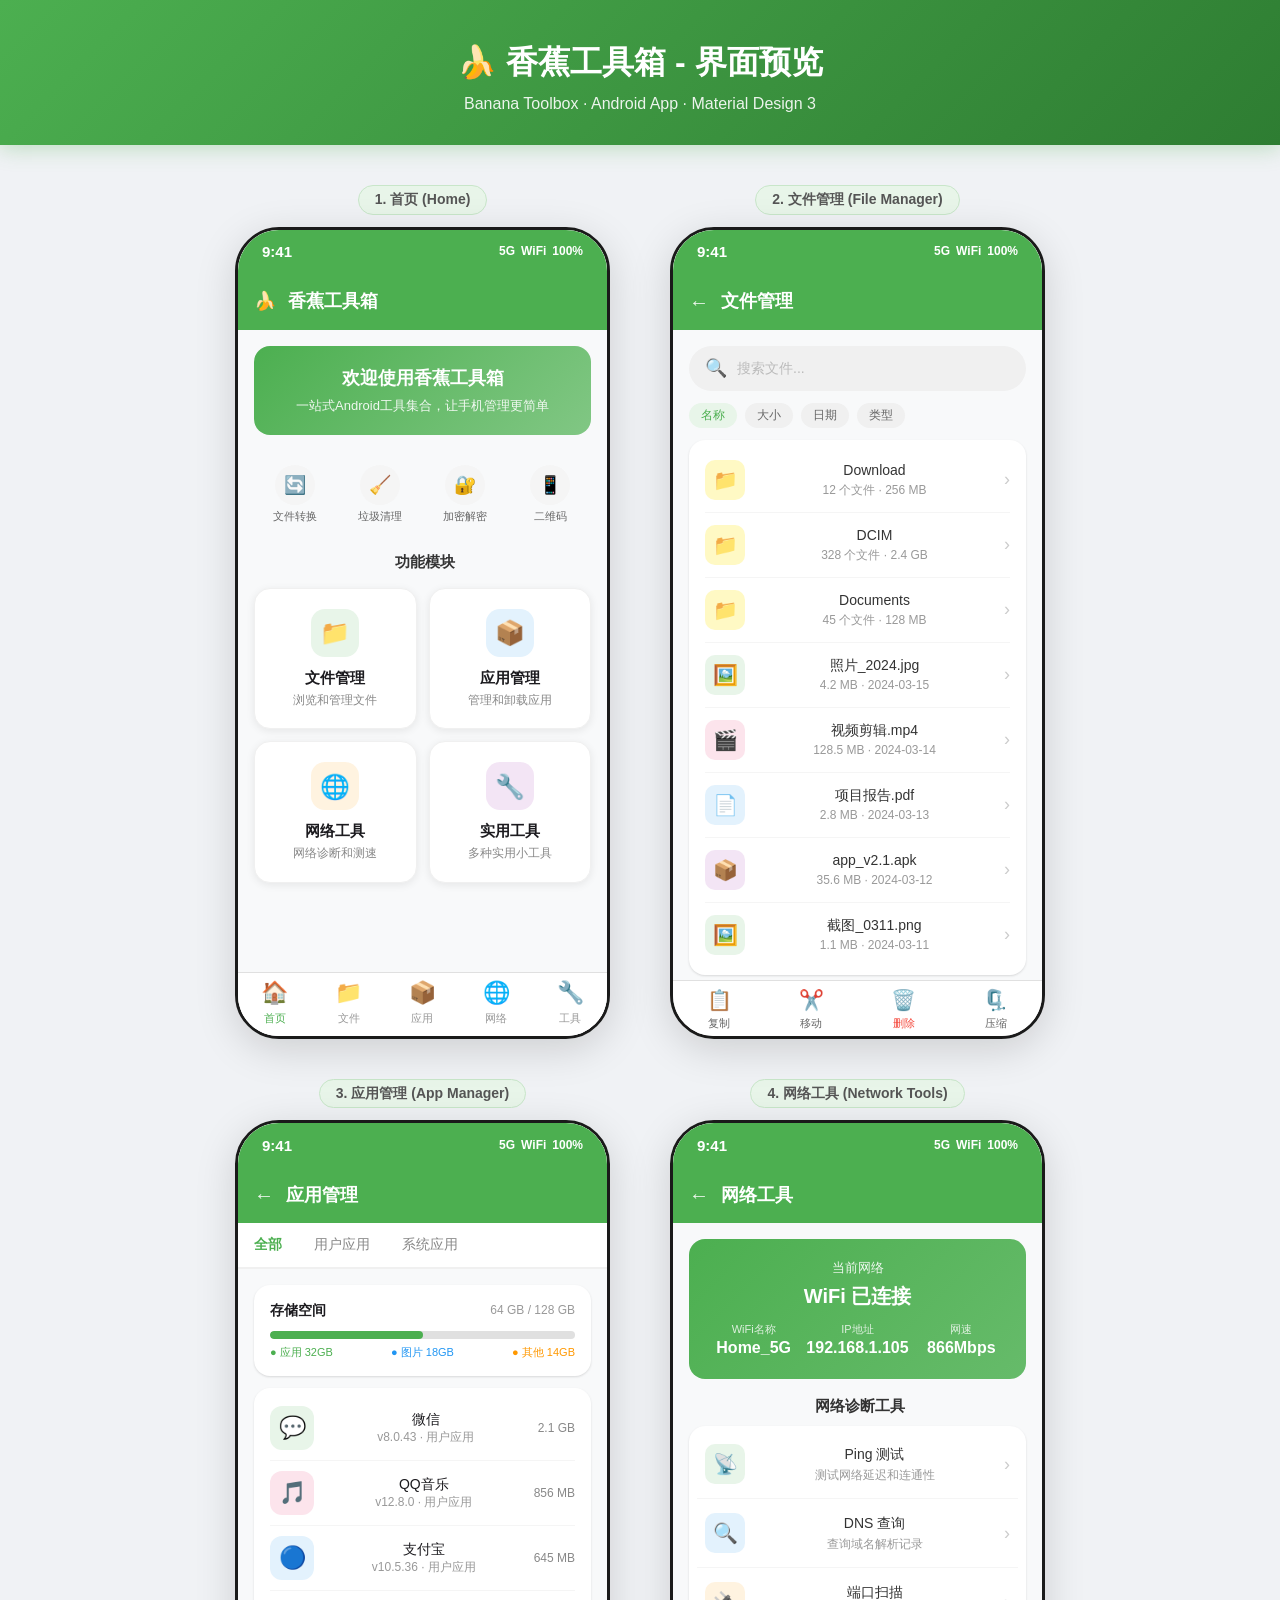
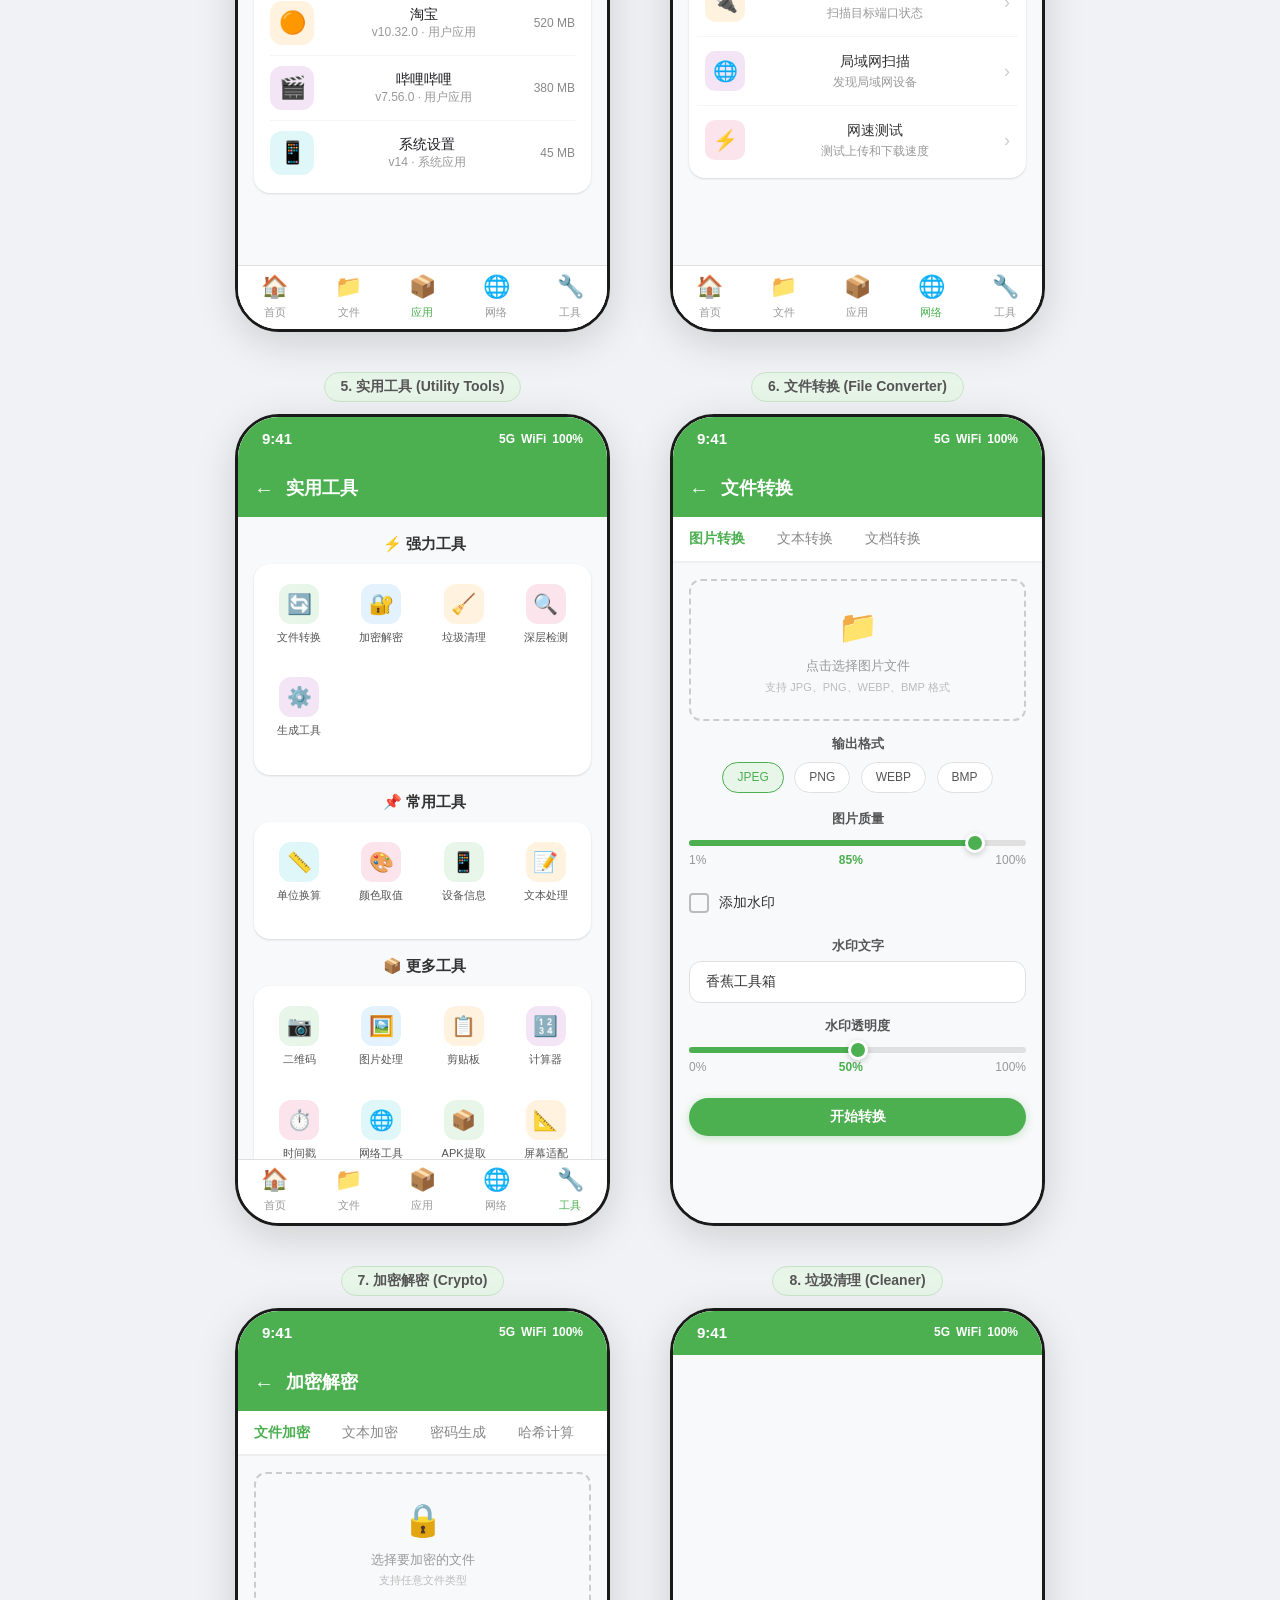
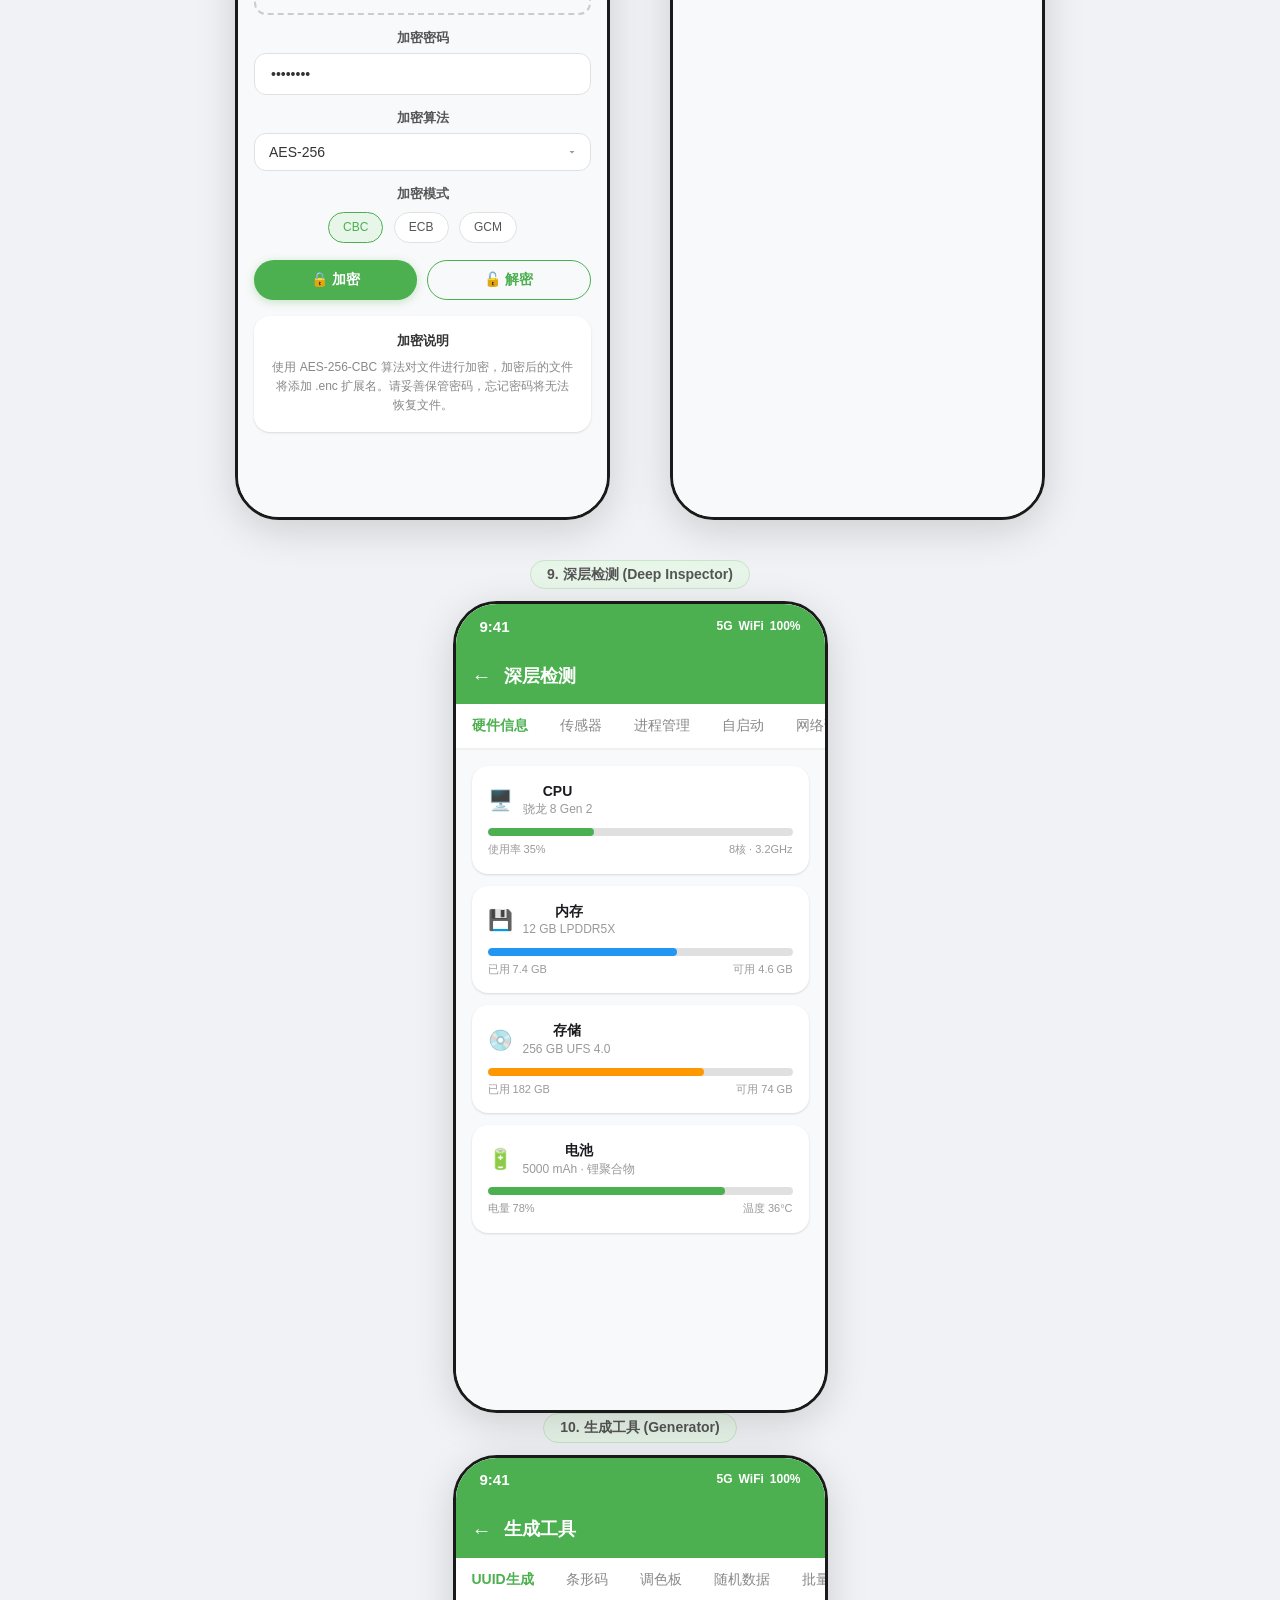
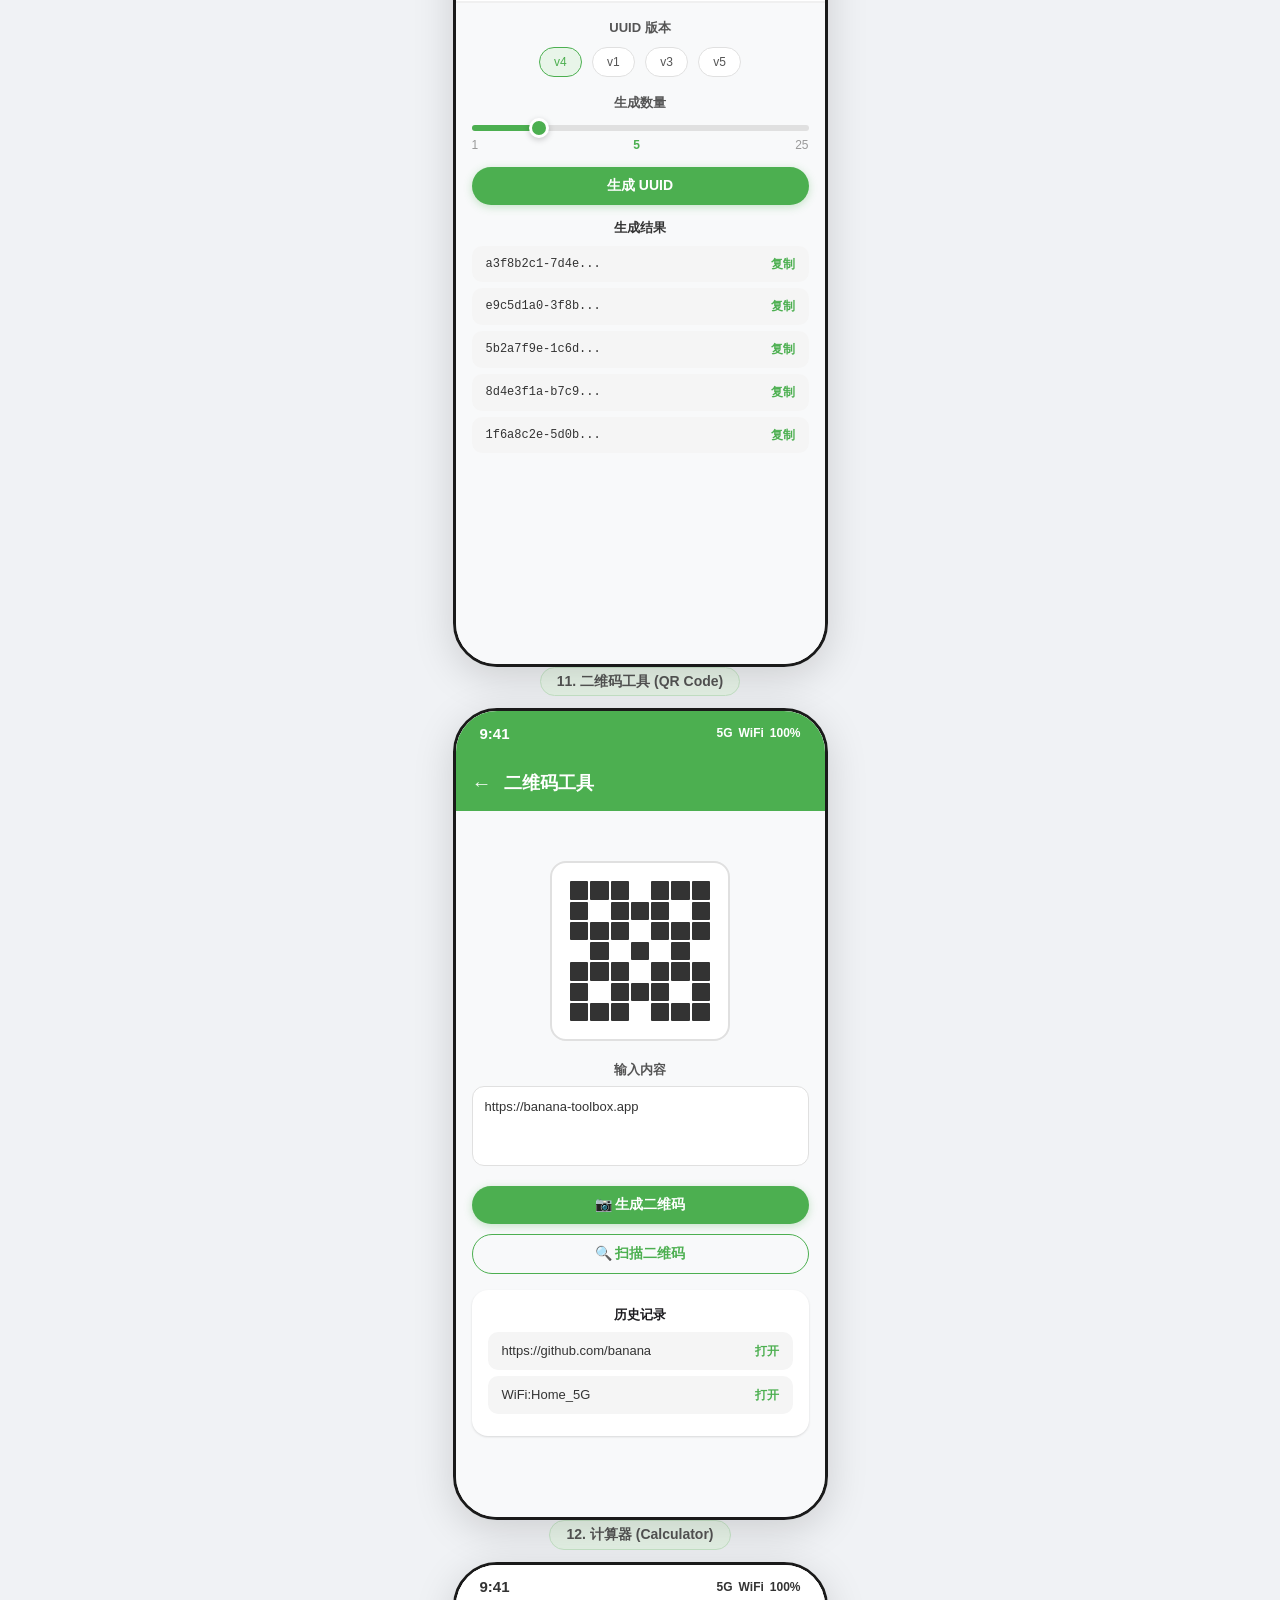
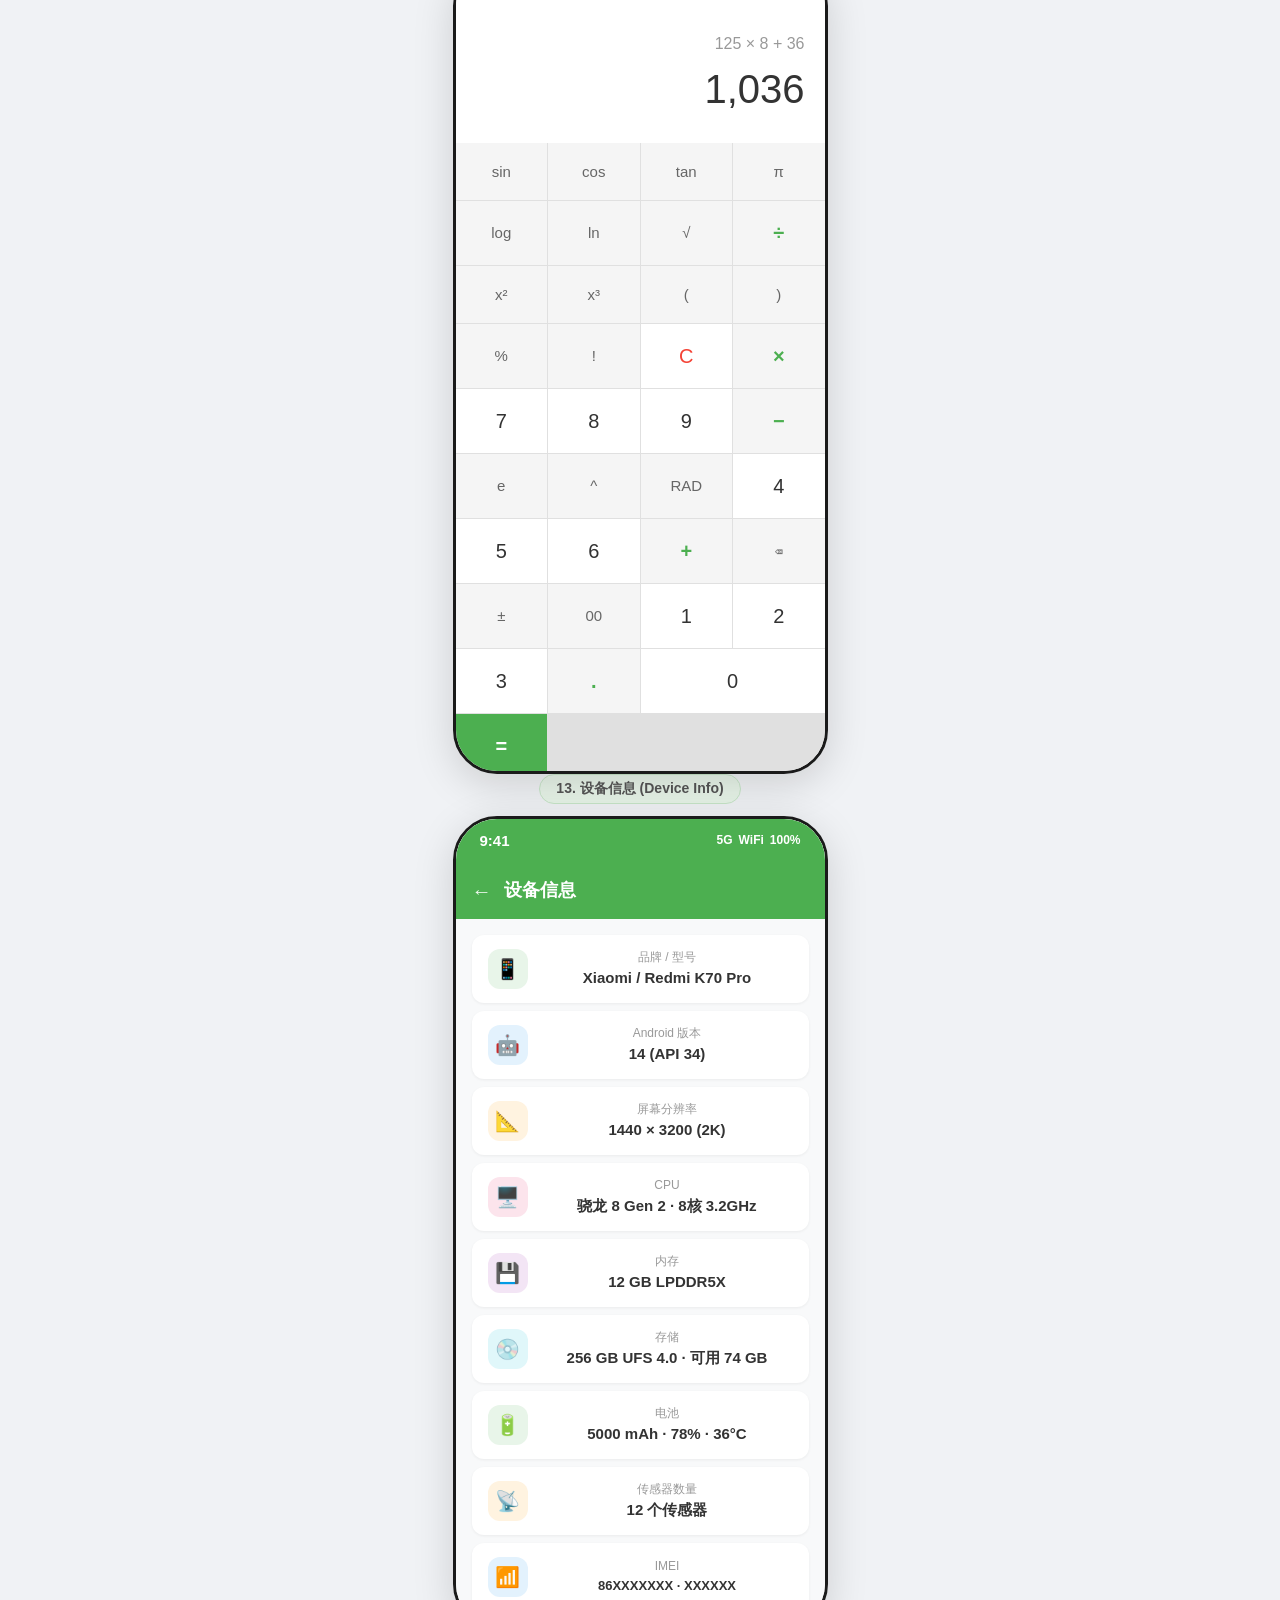
==== commit a784194d: "feat: 完成5大扩展工具的完整UI界面和导航集成 - 文件转换: 图片/文本/文档格式转换，水印，压缩 - 加密解密: AES文件/文本加密，密码生成，哈希计算，密码强度检测 - 垃圾清理: 10" ====
--- a/preview.html
+++ b/preview.html
@@ -1,906 +1,2136 @@
 <!DOCTYPE html>
 <html lang="zh-CN">
 <head>
-    <meta charset="UTF-8">
-    <meta name="viewport" content="width=device-width, initial-scale=1.0">
-    <title>Banana Toolbox - 完整功能预览</title>
-    <style>
-        * { margin: 0; padding: 0; box-sizing: border-box; }
-        body { font-family: -apple-system, BlinkMacSystemFont, 'Segoe UI', Roboto, sans-serif; background: linear-gradient(135deg, #1a1a2e 0%, #16213e 100%); min-height: 100vh; color: #fff; }
-        
-        /* 顶部标题 */
-        .header {
-            text-align: center;
-            padding: 40px 20px;
-            background: linear-gradient(135deg, #4CAF50 0%, #2E7D32 100%);
-            margin-bottom: 30px;
-            box-shadow: 0 4px 20px rgba(76, 175, 80, 0.3);
-        }
-        .header h1 { font-size: 2.5em; margin-bottom: 10px; }
-        .header p { opacity: 0.9; font-size: 1.1em; }
-        .header .stats { margin-top: 15px; display: flex; justify-content: center; gap: 30px; flex-wrap: wrap; }
-        .header .stat { background: rgba(255,255,255,0.2); padding: 8px 20px; border-radius: 20px; }
-        
-        /* 页面网格 */
-        .container { max-width: 1600px; margin: 0 auto; padding: 0 20px; }
-        .pages-grid { display: grid; grid-template-columns: repeat(auto-fit, minmax(380px, 1fr)); gap: 30px; padding-bottom: 60px; }
-        
-        /* 手机框架 */
-        .phone-wrapper { text-align: center; }
-        .phone-label { font-size: 18px; font-weight: 600; margin-bottom: 15px; color: #4CAF50; }
-        .phone-label span { font-size: 12px; color: #888; font-weight: normal; margin-left: 8px; }
-        .phone-frame { width: 375px; height: 780px; background: #1a1a1a; border-radius: 45px; margin: 0 auto; overflow: hidden; position: relative; border: 14px solid #2a2a2a; box-shadow: 0 20px 60px rgba(0,0,0,0.5), inset 0 0 0 2px #333; }
-        .screen { width: 100%; height: 100%; overflow-y: auto; background: #FAFAFA; }
-        .screen::-webkit-scrollbar { width: 0; }
-        
-        /* 状态栏 */
-        .status-bar { height: 44px; background: linear-gradient(135deg, #4CAF50, #2E7D32); display: flex; align-items: center; justify-content: space-between; padding: 0 24px; color: white; font-size: 14px; font-weight: 600; flex-shrink: 0; }
-        .status-icons { display: flex; gap: 6px; align-items: center; font-size: 12px; }
-        
-        /* 导航栏 */
-        .top-bar { background: #4CAF50; color: white; padding: 14px 16px; display: flex; align-items: center; gap: 12px; }
-        .top-bar h3 { flex: 1; font-size: 18px; }
-        .top-bar span { cursor: pointer; font-size: 18px; }
-        
-        /* 首页 */
-        .home-header { background: linear-gradient(135deg, #4CAF50 0%, #81C784 100%); padding: 30px 20px 50px; color: white; position: relative; }
-        .home-header h2 { font-size: 28px; margin-bottom: 6px; }
-        .home-header p { opacity: 0.9; font-size: 14px; }
-        .modules-grid { display: grid; grid-template-columns: 1fr 1fr; gap: 12px; padding: 0 16px; margin-top: -30px; }
-        .module-card { background: white; border-radius: 16px; padding: 18px; box-shadow: 0 4px 15px rgba(0,0,0,0.1); cursor: pointer; transition: all 0.3s; }
-        .module-card:hover { transform: translateY(-4px); box-shadow: 0 8px 25px rgba(0,0,0,0.15); }
-        .module-icon { width: 44px; height: 44px; border-radius: 12px; display: flex; align-items: center; justify-content: center; font-size: 22px; margin-bottom: 12px; }
-        .module-card h3 { font-size: 15px; color: #333; margin-bottom: 4px; }
-        .module-card p { font-size: 12px; color: #888; }
-        
-        /* 最近使用 */
-        .recent-section { padding: 16px; }
-        .recent-section h4 { font-size: 14px; color: #666; margin-bottom: 12px; }
-        .recent-item { background: white; border-radius: 12px; padding: 14px; display: flex; align-items: center; gap: 12px; margin-bottom: 10px; box-shadow: 0 2px 8px rgba(0,0,0,0.06); }
-        .recent-item .icon { font-size: 24px; }
-        .recent-item .info { flex: 1; }
-        .recent-item .name { font-size: 14px; color: #333; }
-        .recent-item .meta { font-size: 12px; color: #999; }
-        
-        /* 路径栏 */
-        .path-bar { background: #f5f5f5; padding: 10px 16px; font-size: 13px; color: #666; display: flex; align-items: center; gap: 8px; }
-        
-        /* 文件列表 */
-        .file-list { background: white; }
-        .file-item { display: flex; align-items: center; padding: 14px 16px; border-bottom: 1px solid #f0f0f0; cursor: pointer; }
-        .file-item:active { background: #f5f5f5; }
-        .file-icon { width: 42px; height: 42px; border-radius: 10px; display: flex; align-items: center; justify-content: center; font-size: 20px; margin-right: 14px; flex-shrink: 0; }
-        .file-info { flex: 1; min-width: 0; }
-        .file-name { font-size: 15px; color: #333; margin-bottom: 3px; white-space: nowrap; overflow: hidden; text-overflow: ellipsis; }
-        .file-meta { font-size: 12px; color: #999; }
-        
-        /* Tab 栏 */
-        .tab-bar { display: flex; background: white; border-bottom: 2px solid #eee; }
-        .tab { flex: 1; text-align: center; padding: 14px 0; font-size: 14px; color: #888; cursor: pointer; border-bottom: 3px solid transparent; }
-        .tab.active { color: #4CAF50; border-bottom-color: #4CAF50; font-weight: 600; }
-        
-        /* 统计栏 */
-        .stat-bar { display: flex; justify-content: space-around; padding: 14px; background: #f8f8f8; }
-        .stat-item { text-align: center; }
-        .stat-item .val { font-size: 16px; color: #4CAF50; font-weight: 700; }
-        .stat-item .lbl { font-size: 11px; color: #888; margin-top: 2px; }
-        
-        /* 应用列表 */
-        .app-item { display: flex; align-items: center; padding: 12px 16px; border-bottom: 1px solid #f0f0f0; }
-        .app-icon { width: 46px; height: 46px; border-radius: 12px; background: linear-gradient(135deg, #E8F5E9, #C8E6C9); display: flex; align-items: center; justify-content: center; font-size: 18px; font-weight: 700; color: #4CAF50; margin-right: 14px; }
-        .app-info { flex: 1; }
-        .app-name { font-size: 15px; color: #333; margin-bottom: 2px; }
-        .app-meta { font-size: 12px; color: #888; display: flex; align-items: center; gap: 8px; }
-        .app-tag { font-size: 10px; padding: 2px 6px; border-radius: 4px; font-weight: 600; }
-        .app-tag.user { background: #E3F2FD; color: #1976D2; }
-        .app-tag.system { background: #FFF3E0; color: #E65100; }
-        
-        /* 网络状态卡片 */
-        .net-card { background: white; margin: 12px; border-radius: 16px; padding: 20px; box-shadow: 0 2px 10px rgba(0,0,0,0.06); }
-        .net-card h4 { font-size: 15px; color: #333; margin-bottom: 16px; }
-        .net-grid { display: grid; grid-template-columns: repeat(3, 1fr); gap: 12px; }
-        .net-item { text-align: center; padding: 10px; background: #f8f8f8; border-radius: 10px; }
-        .net-item .icon { font-size: 20px; margin-bottom: 4px; }
-        .net-item .val { font-size: 12px; color: #333; font-weight: 600; }
-        .net-item .lbl { font-size: 10px; color: #888; }
-        
-        /* 工具卡片 */
-        .tool-entry { background: white; margin: 0 12px 10px; border-radius: 14px; padding: 16px; display: flex; align-items: center; box-shadow: 0 2px 8px rgba(0,0,0,0.06); cursor: pointer; }
-        .tool-entry:active { background: #f5f5f5; }
-        .tool-icon { width: 44px; height: 44px; border-radius: 12px; display: flex; align-items: center; justify-content: center; font-size: 22px; margin-right: 14px; }
-        .tool-info { flex: 1; }
-        .tool-info h4 { font-size: 15px; color: #333; margin-bottom: 2px; }
-        .tool-info p { font-size: 12px; color: #888; }
-        .tool-arrow { color: #ccc; font-size: 18px; }
-        
-        /* 工具网格 */
-        .tools-section { padding: 14px 16px 4px; }
-        .tools-section h4 { font-size: 14px; color: #555; margin-bottom: 12px; font-weight: 600; }
-        .tools-grid { display: grid; grid-template-columns: repeat(4, 1fr); gap: 12px; }
-        .tool-grid-item { display: flex; flex-direction: column; align-items: center; gap: 6px; padding: 12px 4px; background: white; border-radius: 12px; cursor: pointer; }
-        .tool-grid-item:active { background: #f0f0f0; }
-        .tool-grid-icon { width: 50px; height: 50px; background: #f5f5f5; border-radius: 14px; display: flex; align-items: center; justify-content: center; font-size: 24px; }
-        .tool-grid-name { font-size: 11px; color: #666; text-align: center; }
-        
-        /* 底部导航 */
-        .bottom-nav { position: absolute; bottom: 0; left: 0; right: 0; height: 72px; background: white; border-top: 1px solid #eee; display: flex; justify-content: space-around; align-items: flex-start; padding-top: 10px; }
-        .nav-item { display: flex; flex-direction: column; align-items: center; gap: 3px; color: #999; font-size: 10px; cursor: pointer; }
-        .nav-item.active { color: #4CAF50; }
-        .nav-item span:first-child { font-size: 22px; }
-        
-        /* 悬浮按钮 */
-        .fab { position: absolute; bottom: 84px; right: 16px; width: 52px; height: 52px; background: #4CAF50; border-radius: 16px; display: flex; align-items: center; justify-content: center; font-size: 26px; color: white; box-shadow: 0 4px 15px rgba(76,175,80,0.4); cursor: pointer; }
-        
-        /* 功能详情面板 */
-        .detail-section { margin-top: 50px; }
-        .section-title { font-size: 24px; margin-bottom: 20px; text-align: center; color: #4CAF50; }
-        .features-grid { display: grid; grid-template-columns: repeat(auto-fit, minmax(280px, 1fr)); gap: 20px; }
-        .feature-card { background: rgba(255,255,255,0.1); border-radius: 16px; padding: 24px; border: 1px solid rgba(255,255,255,0.1); }
-        .feature-card h3 { font-size: 18px; margin-bottom: 12px; color: #81C784; display: flex; align-items: center; gap: 10px; }
-        .feature-card ul { list-style: none; }
-        .feature-card li { padding: 6px 0; color: #ccc; font-size: 14px; display: flex; align-items: center; gap: 8px; }
-        .feature-card li::before { content: "✓"; color: #4CAF50; }
-        
-        /* 底部 */
-        .footer { text-align: center; padding: 40px 20px; color: #666; font-size: 14px; }
-        .footer a { color: #4CAF50; text-decoration: none; }
-    </style>
+<meta charset="UTF-8">
+<meta name="viewport" content="width=device-width, initial-scale=1.0">
+<title>香蕉工具箱 - 界面预览</title>
+<style>
+/* ========== RESET & BASE ========== */
+*, *::before, *::after { box-sizing: border-box; margin: 0; padding: 0; }
+body {
+  font-family: -apple-system, BlinkMacSystemFont, 'Segoe UI', 'PingFang SC', 'Hiragino Sans GB', 'Microsoft YaHei', sans-serif;
+  background: #f0f2f5;
+  color: #1c1b1f;
+  line-height: 1.4;
+}
+/* ========== PAGE HEADER ========== */
+.page-header {
+  text-align: center;
+  padding: 40px 20px 30px;
+  background: linear-gradient(135deg, #4CAF50, #2E7D32);
+  color: #fff;
+  box-shadow: 0 4px 20px rgba(76,175,80,0.3);
+}
+.page-header h1 { font-size: 32px; font-weight: 700; margin-bottom: 8px; }
+.page-header p { font-size: 16px; opacity: 0.9; }
+/* ========== GRID LAYOUT ========== */
+.grid-container {
+  display: grid;
+  grid-template-columns: repeat(auto-fill, 395px);
+  gap: 40px;
+  padding: 40px;
+  max-width: 1800px;
+  margin: 0 auto;
+  justify-content: center;
+}
+/* ========== PHONE FRAME ========== */
+.phone-wrapper { text-align: center; }
+.phone-label {
+  font-size: 14px;
+  font-weight: 600;
+  color: #555;
+  margin-bottom: 12px;
+  background: #e8f5e9;
+  display: inline-block;
+  padding: 4px 16px;
+  border-radius: 20px;
+  border: 1px solid #c8e6c9;
+}
+.phone-frame {
+  width: 375px;
+  height: 812px;
+  border: 3px solid #1a1a1a;
+  border-radius: 44px;
+  overflow: hidden;
+  background: #fafafa;
+  position: relative;
+  box-shadow: 0 10px 40px rgba(0,0,0,0.15), inset 0 0 0 1px rgba(255,255,255,0.1);
+  margin: 0 auto;
+}
+.phone-screen {
+  width: 100%;
+  height: 100%;
+  overflow-y: auto;
+  overflow-x: hidden;
+  background: #f8f9fa;
+  position: relative;
+}
+.phone-screen::-webkit-scrollbar { width: 0; }
+/* ========== STATUS BAR ========== */
+.status-bar {
+  height: 44px;
+  background: #4CAF50;
+  display: flex;
+  align-items: center;
+  justify-content: space-between;
+  padding: 0 24px;
+  color: #fff;
+  font-size: 13px;
+  font-weight: 600;
+  position: sticky;
+  top: 0;
+  z-index: 100;
+}
+.status-bar .time { font-size: 15px; font-weight: 700; }
+.status-bar .icons { display: flex; gap: 6px; align-items: center; font-size: 12px; }
+.status-bar .icons svg { width: 16px; height: 16px; fill: #fff; }
+.status-bar-light { background: #fff; color: #333; }
+.status-bar-light .icons svg { fill: #333; }
+/* ========== NOTCH ========== */
+.notch {
+  width: 120px; height: 28px;
+  background: #1a1a1a;
+  border-radius: 0 0 18px 18px;
+  position: absolute;
+  top: 0; left: 50%;
+  transform: translateX(-50%);
+  z-index: 200;
+}
+/* ========== APP BAR ========== */
+.app-bar {
+  background: #4CAF50;
+  color: #fff;
+  padding: 12px 16px;
+  display: flex;
+  align-items: center;
+  gap: 12px;
+  font-size: 18px;
+  font-weight: 600;
+  min-height: 56px;
+}
+.app-bar .back { font-size: 20px; cursor: pointer; opacity: 0.9; }
+.app-bar-light {
+  background: #fff;
+  color: #1c1b1f;
+  border-bottom: 1px solid #e0e0e0;
+}
+.app-bar-light .back { color: #1c1b1f; }
+/* ========== BOTTOM NAV ========== */
+.bottom-nav {
+  position: absolute;
+  bottom: 0; left: 0; right: 0;
+  height: 64px;
+  background: #fff;
+  border-top: 1px solid #e0e0e0;
+  display: flex;
+  align-items: center;
+  justify-content: space-around;
+  z-index: 50;
+  padding-bottom: 4px;
+}
+.bottom-nav .nav-item {
+  display: flex;
+  flex-direction: column;
+  align-items: center;
+  gap: 2px;
+  font-size: 11px;
+  color: #999;
+  cursor: pointer;
+}
+.bottom-nav .nav-item.active { color: #4CAF50; }
+.bottom-nav .nav-item .nav-icon { font-size: 22px; }
+/* ========== CONTENT AREA ========== */
+.content { padding: 16px; padding-bottom: 80px; }
+.content-no-nav { padding-bottom: 16px; }
+/* ========== CARDS ========== */
+.card {
+  background: #fff;
+  border-radius: 16px;
+  padding: 16px;
+  margin-bottom: 12px;
+  box-shadow: 0 1px 3px rgba(0,0,0,0.08), 0 1px 2px rgba(0,0,0,0.06);
+}
+.card-elevated {
+  box-shadow: 0 4px 12px rgba(0,0,0,0.1), 0 2px 4px rgba(0,0,0,0.06);
+}
+/* ========== MODULE CARDS (Home) ========== */
+.module-grid {
+  display: grid;
+  grid-template-columns: 1fr 1fr;
+  gap: 12px;
+  margin-top: 16px;
+}
+.module-card {
+  background: #fff;
+  border-radius: 16px;
+  padding: 20px 16px;
+  text-align: center;
+  box-shadow: 0 2px 8px rgba(0,0,0,0.08);
+  cursor: pointer;
+  transition: transform 0.2s;
+  border: 1px solid #f0f0f0;
+}
+.module-card:hover { transform: translateY(-2px); }
+.module-card .mod-icon {
+  width: 48px; height: 48px;
+  border-radius: 14px;
+  display: flex;
+  align-items: center;
+  justify-content: center;
+  margin: 0 auto 10px;
+  font-size: 24px;
+}
+.module-card .mod-icon.green { background: #e8f5e9; color: #4CAF50; }
+.module-card .mod-icon.blue { background: #e3f2fd; color: #2196F3; }
+.module-card .mod-icon.orange { background: #fff3e0; color: #FF9800; }
+.module-card .mod-icon.purple { background: #f3e5f5; color: #9C27B0; }
+.module-card .mod-title { font-size: 15px; font-weight: 600; color: #1c1b1f; margin-bottom: 4px; }
+.module-card .mod-sub { font-size: 12px; color: #888; }
+/* ========== SEARCH BAR ========== */
+.search-bar {
+  display: flex;
+  align-items: center;
+  background: #f0f0f0;
+  border-radius: 24px;
+  padding: 10px 16px;
+  gap: 10px;
+  margin-bottom: 12px;
+}
+.search-bar .search-icon { color: #999; font-size: 18px; }
+.search-bar input {
+  border: none;
+  background: transparent;
+  flex: 1;
+  font-size: 14px;
+  outline: none;
+  color: #333;
+}
+.search-bar input::placeholder { color: #bbb; }
+/* ========== FILE LIST ========== */
+.file-item {
+  display: flex;
+  align-items: center;
+  gap: 12px;
+  padding: 12px 0;
+  border-bottom: 1px solid #f5f5f5;
+}
+.file-item:last-child { border-bottom: none; }
+.file-icon {
+  width: 40px; height: 40px;
+  border-radius: 10px;
+  display: flex;
+  align-items: center;
+  justify-content: center;
+  font-size: 20px;
+  flex-shrink: 0;
+}
+.file-icon.folder { background: #fff9c4; color: #FBC02D; }
+.file-icon.image { background: #e8f5e9; color: #4CAF50; }
+.file-icon.video { background: #fce4ec; color: #E91E63; }
+.file-icon.doc { background: #e3f2fd; color: #2196F3; }
+.file-icon.apk { background: #f3e5f5; color: #9C27B0; }
+.file-info { flex: 1; min-width: 0; }
+.file-name { font-size: 14px; font-weight: 500; color: #333; white-space: nowrap; overflow: hidden; text-overflow: ellipsis; }
+.file-meta { font-size: 12px; color: #999; margin-top: 2px; }
+.file-more { color: #ccc; font-size: 18px; cursor: pointer; }
+/* ========== ACTION BAR ========== */
+.action-bar {
+  position: absolute;
+  bottom: 0; left: 0; right: 0;
+  height: 56px;
+  background: #fff;
+  border-top: 1px solid #e0e0e0;
+  display: flex;
+  align-items: center;
+  justify-content: space-around;
+  z-index: 50;
+}
+.action-bar .action-item {
+  display: flex;
+  flex-direction: column;
+  align-items: center;
+  gap: 2px;
+  font-size: 11px;
+  color: #666;
+  cursor: pointer;
+}
+.action-bar .action-item .act-icon { font-size: 20px; }
+.action-bar .action-item.danger { color: #f44336; }
+/* ========== TAB BAR ========== */
+.tab-bar {
+  display: flex;
+  background: #fff;
+  border-bottom: 2px solid #f0f0f0;
+  overflow-x: auto;
+}
+.tab-bar::-webkit-scrollbar { display: none; }
+.tab-item {
+  padding: 12px 16px;
+  font-size: 14px;
+  color: #888;
+  white-space: nowrap;
+  cursor: pointer;
+  border-bottom: 2px solid transparent;
+  margin-bottom: -2px;
+  font-weight: 500;
+  transition: all 0.2s;
+}
+.tab-item.active {
+  color: #4CAF50;
+  border-bottom-color: #4CAF50;
+  font-weight: 600;
+}
+/* ========== CHIP ========== */
+.chip {
+  display: inline-block;
+  padding: 6px 14px;
+  border-radius: 20px;
+  font-size: 12px;
+  font-weight: 500;
+  margin: 3px;
+  cursor: pointer;
+  border: 1px solid #e0e0e0;
+  background: #fff;
+  color: #555;
+}
+.chip.active {
+  background: #e8f5e9;
+  color: #4CAF50;
+  border-color: #4CAF50;
+}
+.chip-section { margin-bottom: 12px; }
+/* ========== PROGRESS BAR ========== */
+.progress-bar {
+  width: 100%;
+  height: 8px;
+  background: #e0e0e0;
+  border-radius: 4px;
+  overflow: hidden;
+  margin: 6px 0;
+}
+.progress-bar .fill {
+  height: 100%;
+  border-radius: 4px;
+  background: #4CAF50;
+  transition: width 0.3s;
+}
+.progress-bar .fill.blue { background: #2196F3; }
+.progress-bar .fill.orange { background: #FF9800; }
+.progress-bar .fill.red { background: #f44336; }
+.progress-bar .fill.purple { background: #9C27B0; }
+/* ========== CIRCULAR PROGRESS ========== */
+.circular-progress {
+  width: 140px; height: 140px;
+  border-radius: 50%;
+  background: conic-gradient(#4CAF50 0deg, #4CAF50 252deg, #e0e0e0 252deg);
+  display: flex;
+  align-items: center;
+  justify-content: center;
+  margin: 20px auto;
+  position: relative;
+}
+.circular-progress .inner {
+  width: 110px; height: 110px;
+  border-radius: 50%;
+  background: #fff;
+  display: flex;
+  flex-direction: column;
+  align-items: center;
+  justify-content: center;
+}
+.circular-progress .size { font-size: 24px; font-weight: 700; color: #4CAF50; }
+.circular-progress .unit { font-size: 12px; color: #999; }
+/* ========== BUTTON ========== */
+.btn {
+  display: inline-flex;
+  align-items: center;
+  justify-content: center;
+  padding: 10px 24px;
+  border-radius: 24px;
+  font-size: 14px;
+  font-weight: 600;
+  cursor: pointer;
+  border: none;
+  transition: all 0.2s;
+}
+.btn-primary {
+  background: #4CAF50;
+  color: #fff;
+  box-shadow: 0 2px 8px rgba(76,175,80,0.3);
+}
+.btn-primary:hover { background: #43A047; }
+.btn-outline {
+  background: transparent;
+  color: #4CAF50;
+  border: 1.5px solid #4CAF50;
+}
+.btn-full { width: 100%; }
+/* ========== INPUT ========== */
+.input-field {
+  width: 100%;
+  padding: 12px 16px;
+  border: 1.5px solid #e0e0e0;
+  border-radius: 12px;
+  font-size: 14px;
+  outline: none;
+  background: #fff;
+  color: #333;
+  transition: border-color 0.2s;
+}
+.input-field:focus { border-color: #4CAF50; }
+.input-label {
+  font-size: 13px;
+  font-weight: 600;
+  color: #555;
+  margin-bottom: 6px;
+  display: block;
+}
+.input-group { margin-bottom: 14px; }
+/* ========== SLIDER ========== */
+.slider-container { margin: 12px 0; }
+.slider-track {
+  width: 100%;
+  height: 6px;
+  background: #e0e0e0;
+  border-radius: 3px;
+  position: relative;
+}
+.slider-fill {
+  height: 100%;
+  background: #4CAF50;
+  border-radius: 3px;
+  position: relative;
+}
+.slider-thumb {
+  width: 20px; height: 20px;
+  background: #4CAF50;
+  border: 3px solid #fff;
+  border-radius: 50%;
+  position: absolute;
+  right: -10px;
+  top: 50%;
+  transform: translateY(-50%);
+  box-shadow: 0 2px 6px rgba(0,0,0,0.2);
+}
+.slider-labels {
+  display: flex;
+  justify-content: space-between;
+  font-size: 12px;
+  color: #999;
+  margin-top: 6px;
+}
+/* ========== CHECKBOX ========== */
+.checkbox-item {
+  display: flex;
+  align-items: center;
+  gap: 10px;
+  padding: 8px 0;
+  font-size: 14px;
+  color: #333;
+}
+.checkbox-box {
+  width: 20px; height: 20px;
+  border: 2px solid #bbb;
+  border-radius: 4px;
+  display: flex;
+  align-items: center;
+  justify-content: center;
+  flex-shrink: 0;
+}
+.checkbox-box.checked {
+  background: #4CAF50;
+  border-color: #4CAF50;
+  color: #fff;
+  font-size: 14px;
+}
+/* ========== SWITCH ========== */
+.switch {
+  width: 44px; height: 24px;
+  background: #ccc;
+  border-radius: 12px;
+  position: relative;
+  flex-shrink: 0;
+}
+.switch.on { background: #4CAF50; }
+.switch::after {
+  content: '';
+  width: 20px; height: 20px;
+  background: #fff;
+  border-radius: 50%;
+  position: absolute;
+  top: 2px; left: 2px;
+  box-shadow: 0 1px 3px rgba(0,0,0,0.2);
+  transition: left 0.2s;
+}
+.switch.on::after { left: 22px; }
+/* ========== DROPDOWN ========== */
+.dropdown {
+  width: 100%;
+  padding: 10px 14px;
+  border: 1.5px solid #e0e0e0;
+  border-radius: 12px;
+  font-size: 14px;
+  background: #fff;
+  color: #333;
+  appearance: none;
+  background-image: url("data:image/svg+xml,%3Csvg xmlns='http://www.w3.org/2000/svg' width='12' height='12' viewBox='0 0 24 24'%3E%3Cpath fill='%23999' d='M7 10l5 5 5-5z'/%3E%3C/svg%3E");
+  background-repeat: no-repeat;
+  background-position: right 12px center;
+}
+/* ========== SECTION TITLE ========== */
+.section-title {
+  font-size: 15px;
+  font-weight: 700;
+  color: #333;
+  margin: 16px 0 10px;
+  padding-left: 4px;
+}
+.section-title:first-child { margin-top: 0; }
+/* ========== TOOL GRID ========== */
+.tool-grid {
+  display: grid;
+  grid-template-columns: repeat(4, 1fr);
+  gap: 8px;
+  margin-bottom: 16px;
+}
+.tool-item {
+  display: flex;
+  flex-direction: column;
+  align-items: center;
+  gap: 6px;
+  padding: 12px 4px;
+  border-radius: 12px;
+  cursor: pointer;
+  transition: background 0.2s;
+}
+.tool-item:hover { background: #f5f5f5; }
+.tool-item .tool-icon {
+  width: 40px; height: 40px;
+  border-radius: 12px;
+  display: flex;
+  align-items: center;
+  justify-content: center;
+  font-size: 20px;
+}
+.tool-item .tool-name { font-size: 11px; color: #555; text-align: center; }
+/* ========== STORAGE STAT ========== */
+.storage-stat {
+  display: flex;
+  align-items: center;
+  gap: 12px;
+  padding: 10px 0;
+}
+.storage-icon {
+  width: 36px; height: 36px;
+  border-radius: 10px;
+  display: flex;
+  align-items: center;
+  justify-content: center;
+  font-size: 18px;
+  flex-shrink: 0;
+}
+.storage-info { flex: 1; }
+.storage-label { font-size: 13px; color: #333; font-weight: 500; }
+.storage-detail { font-size: 11px; color: #999; }
+/* ========== NETWORK STATUS CARD ========== */
+.network-card {
+  background: linear-gradient(135deg, #4CAF50, #66BB6A);
+  border-radius: 16px;
+  padding: 20px;
+  color: #fff;
+  margin-bottom: 16px;
+}
+.network-card .net-title { font-size: 13px; opacity: 0.9; margin-bottom: 4px; }
+.network-card .net-value { font-size: 20px; font-weight: 700; margin-bottom: 12px; }
+.network-stats {
+  display: grid;
+  grid-template-columns: 1fr 1fr 1fr;
+  gap: 8px;
+}
+.network-stats .stat-item { text-align: center; }
+.network-stats .stat-label { font-size: 11px; opacity: 0.8; }
+.network-stats .stat-value { font-size: 16px; font-weight: 600; }
+/* ========== TEXT AREA ========== */
+.textarea {
+  width: 100%;
+  padding: 12px;
+  border: 1.5px solid #e0e0e0;
+  border-radius: 12px;
+  font-size: 13px;
+  resize: none;
+  outline: none;
+  background: #fff;
+  color: #333;
+  font-family: inherit;
+  min-height: 80px;
+}
+.textarea:focus { border-color: #4CAF50; }
+/* ========== STRENGTH BAR ========== */
+.strength-bar {
+  display: flex;
+  gap: 4px;
+  margin: 8px 0;
+}
+.strength-bar .seg {
+  flex: 1;
+  height: 6px;
+  border-radius: 3px;
+  background: #e0e0e0;
+}
+.strength-bar .seg.weak { background: #f44336; }
+.strength-bar .seg.medium { background: #FF9800; }
+.strength-bar .seg.strong { background: #4CAF50; }
+/* ========== CALCULATOR ========== */
+.calc-display {
+  background: #fff;
+  padding: 24px 20px;
+  text-align: right;
+  margin-bottom: 2px;
+}
+.calc-expression { font-size: 16px; color: #999; min-height: 24px; }
+.calc-result { font-size: 40px; font-weight: 300; color: #333; margin-top: 4px; }
+.calc-grid {
+  display: grid;
+  grid-template-columns: repeat(4, 1fr);
+  gap: 1px;
+  background: #e0e0e0;
+}
+.calc-btn {
+  padding: 18px;
+  text-align: center;
+  font-size: 20px;
+  background: #fff;
+  color: #333;
+  cursor: pointer;
+  display: flex;
+  align-items: center;
+  justify-content: center;
+  font-weight: 500;
+}
+.calc-btn.op { background: #f5f5f5; color: #4CAF50; font-weight: 600; }
+.calc-btn.fn { background: #f5f5f5; color: #666; font-size: 15px; }
+.calc-btn.equals { background: #4CAF50; color: #fff; font-weight: 700; }
+.calc-btn.clear { color: #f44336; }
+/* ========== DEVICE INFO CARDS ========== */
+.info-card {
+  background: #fff;
+  border-radius: 12px;
+  padding: 14px 16px;
+  margin-bottom: 8px;
+  display: flex;
+  align-items: center;
+  gap: 14px;
+  box-shadow: 0 1px 3px rgba(0,0,0,0.06);
+}
+.info-card .info-icon {
+  width: 40px; height: 40px;
+  border-radius: 12px;
+  display: flex;
+  align-items: center;
+  justify-content: center;
+  font-size: 20px;
+  flex-shrink: 0;
+}
+.info-card .info-content { flex: 1; }
+.info-card .info-label { font-size: 12px; color: #999; }
+.info-card .info-value { font-size: 15px; font-weight: 600; color: #333; margin-top: 2px; }
+/* ========== QR CODE ========== */
+.qr-preview {
+  width: 180px; height: 180px;
+  background: #fff;
+  border: 2px solid #e0e0e0;
+  border-radius: 16px;
+  margin: 20px auto;
+  display: flex;
+  align-items: center;
+  justify-content: center;
+  font-size: 14px;
+  color: #ccc;
+  position: relative;
+  overflow: hidden;
+}
+.qr-pattern {
+  width: 140px; height: 140px;
+  display: grid;
+  grid-template-columns: repeat(7, 1fr);
+  grid-template-rows: repeat(7, 1fr);
+  gap: 2px;
+}
+.qr-cell {
+  border-radius: 1px;
+}
+.qr-cell.dark { background: #333; }
+.qr-cell.light { background: #fff; }
+/* ========== COLOR PALETTE ========== */
+.color-picker-area {
+  width: 100%;
+  height: 120px;
+  border-radius: 12px;
+  background: linear-gradient(to right, #fff, #ff0000),
+              linear-gradient(to top, #000, transparent);
+  margin-bottom: 12px;
+  position: relative;
+  overflow: hidden;
+}
+.color-picker-area::before {
+  content: '';
+  position: absolute;
+  inset: 0;
+  background: linear-gradient(to top, rgba(0,0,0,1), transparent);
+}
+.palette-swatches {
+  display: flex;
+  gap: 6px;
+  flex-wrap: wrap;
+  margin-bottom: 12px;
+}
+.swatch {
+  width: 36px; height: 36px;
+  border-radius: 8px;
+  cursor: pointer;
+  border: 2px solid transparent;
+}
+.swatch.selected { border-color: #333; box-shadow: 0 0 0 2px #fff, 0 0 0 4px #333; }
+/* ========== RESULT LIST ========== */
+.result-item {
+  background: #f5f5f5;
+  border-radius: 10px;
+  padding: 10px 14px;
+  margin-bottom: 6px;
+  font-size: 13px;
+  color: #333;
+  display: flex;
+  align-items: center;
+  justify-content: space-between;
+}
+.result-item .copy-btn {
+  font-size: 12px;
+  color: #4CAF50;
+  cursor: pointer;
+  font-weight: 600;
+}
+/* ========== PROCESS LIST ========== */
+.process-item {
+  display: flex;
+  align-items: center;
+  gap: 10px;
+  padding: 10px 0;
+  border-bottom: 1px solid #f5f5f5;
+}
+.process-item:last-child { border-bottom: none; }
+.process-icon {
+  width: 32px; height: 32px;
+  border-radius: 8px;
+  background: #e8f5e9;
+  display: flex;
+  align-items: center;
+  justify-content: center;
+  font-size: 16px;
+  flex-shrink: 0;
+}
+.process-info { flex: 1; }
+.process-name { font-size: 13px; font-weight: 500; }
+.process-detail { font-size: 11px; color: #999; }
+.process-mem { font-size: 12px; color: #888; text-align: right; }
+/* ========== SENSOR LIST ========== */
+.sensor-item {
+  display: flex;
+  align-items: center;
+  justify-content: space-between;
+  padding: 10px 0;
+  border-bottom: 1px solid #f5f5f5;
+}
+.sensor-item:last-child { border-bottom: none; }
+.sensor-name { font-size: 14px; color: #333; }
+.sensor-vendor { font-size: 12px; color: #999; }
+/* ========== GRADIENT BAR ========== */
+.gradient-bar {
+  height: 32px;
+  border-radius: 8px;
+  margin: 8px 0;
+}
+/* ========== PASSWORD RESULT ========== */
+.password-result {
+  background: #f5f5f5;
+  border-radius: 12px;
+  padding: 16px;
+  text-align: center;
+  margin: 12px 0;
+}
+.password-text {
+  font-size: 18px;
+  font-weight: 700;
+  font-family: 'Courier New', monospace;
+  color: #333;
+  letter-spacing: 2px;
+  margin-bottom: 8px;
+  word-break: break-all;
+}
+/* ========== CATEGORY LIST ========== */
+.category-item {
+  display: flex;
+  align-items: center;
+  gap: 12px;
+  padding: 12px 0;
+  border-bottom: 1px solid #f5f5f5;
+}
+.category-item:last-child { border-bottom: none; }
+.cat-icon {
+  width: 36px; height: 36px;
+  border-radius: 10px;
+  display: flex;
+  align-items: center;
+  justify-content: center;
+  font-size: 18px;
+  flex-shrink: 0;
+}
+.cat-info { flex: 1; }
+.cat-name { font-size: 14px; font-weight: 500; }
+.cat-size { font-size: 12px; color: #999; }
+/* ========== BARCODE PREVIEW ========== */
+.barcode-preview {
+  background: #fff;
+  border: 1px solid #e0e0e0;
+  border-radius: 12px;
+  padding: 20px;
+  text-align: center;
+  margin: 12px 0;
+}
+.barcode-lines {
+  display: flex;
+  justify-content: center;
+  gap: 2px;
+  height: 60px;
+  align-items: center;
+}
+.bar-line {
+  width: 3px;
+  background: #333;
+  border-radius: 1px;
+}
+.bar-line.thin { width: 1px; }
+.bar-line.space { background: transparent; }
+/* ========== RANDOM DATA SECTION ========== */
+.random-section {
+  margin-bottom: 14px;
+}
+.random-section .rs-title {
+  font-size: 13px;
+  font-weight: 600;
+  color: #4CAF50;
+  margin-bottom: 6px;
+}
+.random-data-item {
+  background: #f5f5f5;
+  border-radius: 8px;
+  padding: 8px 12px;
+  margin-bottom: 4px;
+  font-size: 13px;
+  color: #333;
+}
+/* ========== SORT BAR ========== */
+.sort-bar {
+  display: flex;
+  align-items: center;
+  gap: 8px;
+  margin-bottom: 12px;
+}
+.sort-chip {
+  padding: 4px 12px;
+  border-radius: 16px;
+  font-size: 12px;
+  background: #f0f0f0;
+  color: #666;
+  cursor: pointer;
+}
+.sort-chip.active { background: #e8f5e9; color: #4CAF50; }
+/* ========== APP ITEM ========== */
+.app-item {
+  display: flex;
+  align-items: center;
+  gap: 12px;
+  padding: 10px 0;
+  border-bottom: 1px solid #f5f5f5;
+}
+.app-item:last-child { border-bottom: none; }
+.app-icon {
+  width: 44px; height: 44px;
+  border-radius: 12px;
+  display: flex;
+  align-items: center;
+  justify-content: center;
+  font-size: 22px;
+  flex-shrink: 0;
+}
+.app-info { flex: 1; }
+.app-name { font-size: 14px; font-weight: 500; }
+.app-detail { font-size: 12px; color: #999; }
+.app-size { font-size: 12px; color: #888; }
+/* ========== BANNER ========== */
+.home-banner {
+  background: linear-gradient(135deg, #4CAF50, #81C784);
+  border-radius: 16px;
+  padding: 20px;
+  color: #fff;
+  margin-bottom: 20px;
+}
+.home-banner h3 { font-size: 18px; margin-bottom: 6px; }
+.home-banner p { font-size: 13px; opacity: 0.9; }
+/* ========== QUICK TOOLS ========== */
+.quick-tools {
+  display: grid;
+  grid-template-columns: repeat(4, 1fr);
+  gap: 4px;
+  margin-bottom: 16px;
+}
+.quick-tool {
+  display: flex;
+  flex-direction: column;
+  align-items: center;
+  gap: 4px;
+  padding: 10px 4px;
+}
+.quick-tool .qt-icon {
+  width: 40px; height: 40px;
+  border-radius: 50%;
+  background: #f5f5f5;
+  display: flex;
+  align-items: center;
+  justify-content: center;
+  font-size: 18px;
+}
+.quick-tool .qt-name { font-size: 11px; color: #666; }
+/* ========== FILE PICKER ========== */
+.file-picker {
+  border: 2px dashed #ccc;
+  border-radius: 12px;
+  padding: 24px;
+  text-align: center;
+  color: #999;
+  margin-bottom: 14px;
+  cursor: pointer;
+}
+.file-picker .fp-icon { font-size: 32px; margin-bottom: 8px; }
+.file-picker .fp-text { font-size: 13px; }
+/* ========== TAB CONTENT ========== */
+.tab-content { padding: 12px 0; }
+/* ========== HASH RESULT ========== */
+.hash-result {
+  background: #f5f5f5;
+  border-radius: 10px;
+  padding: 12px;
+  font-family: 'Courier New', monospace;
+  font-size: 12px;
+  color: #333;
+  word-break: break-all;
+  margin-top: 8px;
+}
+/* ========== CRACK TIME ========== */
+.crack-time {
+  text-align: center;
+  padding: 16px;
+  background: #f5f5f5;
+  border-radius: 12px;
+  margin-top: 12px;
+}
+.crack-time .ct-label { font-size: 12px; color: #999; }
+.crack-time .ct-value { font-size: 20px; font-weight: 700; color: #4CAF50; margin-top: 4px; }
+/* ========== WATERMARK ========== */
+.watermark-settings {
+  display: flex;
+  align-items: center;
+  gap: 10px;
+  padding: 10px 0;
+}
+.watermark-toggle {
+  display: flex;
+  align-items: center;
+  gap: 8px;
+  font-size: 13px;
+  color: #333;
+}
+/* ========== IP CARD ========== */
+.ip-card {
+  background: #f5f5f5;
+  border-radius: 12px;
+  padding: 14px;
+  margin-bottom: 8px;
+}
+.ip-card .ip-label { font-size: 12px; color: #999; margin-bottom: 4px; }
+.ip-card .ip-value { font-size: 15px; font-weight: 600; color: #333; }
+/* ========== RESPONSIVE ========== */
+@media (max-width: 850px) {
+  .grid-container {
+    grid-template-columns: 1fr;
+    padding: 20px;
+    gap: 30px;
+  }
+}
+</style>
 </head>
 <body>
-    <div class="header">
-        <h1>🍌 Banana Toolbox</h1>
-        <p>全能安卓工具箱 · Material Design 3</p>
-        <div class="stats">
-            <div class="stat">📁 4 大模块</div>
-            <div class="stat">🎯 30+ 功能</div>
-            <div class="stat">📝 5000+ 行代码</div>
-        </div>
+
+<!-- ========== PAGE HEADER ========== -->
+<div class="page-header">
+  <h1>🍌 香蕉工具箱 - 界面预览</h1>
+  <p>Banana Toolbox &middot; Android App &middot; Material Design 3</p>
+</div>
+
+<!-- ========== PHONE GRID ========== -->
+<div class="grid-container">
+
+<!-- ==================== SCREEN 1: 首页 (Home) ==================== -->
+<div class="phone-wrapper">
+  <div class="phone-label">1. 首页 (Home)</div>
+  <div class="phone-frame">
+    <div class="phone-screen">
+      <div class="status-bar">
+        <span class="time">9:41</span>
+        <span class="icons">
+          <span>5G</span>
+          <span>WiFi</span>
+          <span>100%</span>
+        </span>
+      </div>
+      <div class="app-bar">
+        <span>🍌</span>
+        <span>香蕉工具箱</span>
+      </div>
+      <div class="content">
+        <div class="home-banner">
+          <h3>欢迎使用香蕉工具箱</h3>
+          <p>一站式Android工具集合，让手机管理更简单</p>
+        </div>
+        <div class="quick-tools">
+          <div class="quick-tool">
+            <div class="qt-icon">🔄</div>
+            <span class="qt-name">文件转换</span>
+          </div>
+          <div class="quick-tool">
+            <div class="qt-icon">🧹</div>
+            <span class="qt-name">垃圾清理</span>
+          </div>
+          <div class="quick-tool">
+            <div class="qt-icon">🔐</div>
+            <span class="qt-name">加密解密</span>
+          </div>
+          <div class="quick-tool">
+            <div class="qt-icon">📱</div>
+            <span class="qt-name">二维码</span>
+          </div>
+        </div>
+        <div class="section-title">功能模块</div>
+        <div class="module-grid">
+          <div class="module-card">
+            <div class="mod-icon green">📁</div>
+            <div class="mod-title">文件管理</div>
+            <div class="mod-sub">浏览和管理文件</div>
+          </div>
+          <div class="module-card">
+            <div class="mod-icon blue">📦</div>
+            <div class="mod-title">应用管理</div>
+            <div class="mod-sub">管理和卸载应用</div>
+          </div>
+          <div class="module-card">
+            <div class="mod-icon orange">🌐</div>
+            <div class="mod-title">网络工具</div>
+            <div class="mod-sub">网络诊断和测速</div>
+          </div>
+          <div class="module-card">
+            <div class="mod-icon purple">🔧</div>
+            <div class="mod-title">实用工具</div>
+            <div class="mod-sub">多种实用小工具</div>
+          </div>
+        </div>
+      </div>
+      <div class="bottom-nav">
+        <div class="nav-item active">
+          <span class="nav-icon">🏠</span>
+          <span>首页</span>
+        </div>
+        <div class="nav-item">
+          <span class="nav-icon">📁</span>
+          <span>文件</span>
+        </div>
+        <div class="nav-item">
+          <span class="nav-icon">📦</span>
+          <span>应用</span>
+        </div>
+        <div class="nav-item">
+          <span class="nav-icon">🌐</span>
+          <span>网络</span>
+        </div>
+        <div class="nav-item">
+          <span class="nav-icon">🔧</span>
+          <span>工具</span>
+        </div>
+      </div>
     </div>
-    
-    <div class="container">
-        <div class="pages-grid">
-            
-            <!-- 1. 首页 -->
-            <div class="phone-wrapper">
-                <div class="phone-label">首页 <span>功能入口 + 最近使用</span></div>
-                <div class="phone-frame">
-                    <div class="screen">
-                        <div class="status-bar">
-                            <span>9:41</span>
-                            <div class="status-icons">
-                                <span>📶</span>
-                                <span>🔋</span>
-                                <span>87%</span>
-                            </div>
-                        </div>
-                        
-                        <div class="home-header">
-                            <h2>Banana Toolbox</h2>
-                            <p>全能工具箱 · 让生活更便捷</p>
-                        </div>
-                        
-                        <div class="modules-grid">
-                            <div class="module-card">
-                                <div class="module-icon" style="background:#E3F2FD">📁</div>
-                                <h3>文件管理</h3>
-                                <p>浏览 · 搜索 · 压缩</p>
-                            </div>
-                            <div class="module-card">
-                                <div class="module-icon" style="background:#F3E5F5">📱</div>
-                                <h3>应用管理</h3>
-                                <p>卸载 · 备份 · 权限</p>
-                            </div>
-                            <div class="module-card">
-                                <div class="module-icon" style="background:#E8F5E9">🌐</div>
-                                <h3>网络工具</h3>
-                                <p>测速 · Ping · 扫描</p>
-                            </div>
-                            <div class="module-card">
-                                <div class="module-icon" style="background:#FFF3E0">🔧</div>
-                                <h3>实用工具</h3>
-                                <p>二维码 · 换算 · 计算</p>
-                            </div>
-                        </div>
-                        
-                        <div class="recent-section">
-                            <h4>最近使用</h4>
-                            <div class="recent-item">
-                                <span class="icon">📄</span>
-                                <div class="info">
-                                    <div class="name">report.pdf</div>
-                                    <div class="meta">2.3 MB · 刚刚</div>
-                                </div>
-                            </div>
-                            <div class="recent-item">
-                                <span class="icon">📦</span>
-                                <div class="info">
-                                    <div class="name">backup.zip</div>
-                                    <div class="meta">120 MB · 5分钟前</div>
-                                </div>
-                            </div>
-                            <div class="recent-item">
-                                <span class="icon">🔲</span>
-                                <div class="info">
-                                    <div class="name">二维码生成</div>
-                                    <div class="meta">今天 14:30</div>
-                                </div>
-                            </div>
-                        </div>
-                        
-                        <div class="bottom-nav">
-                            <div class="nav-item active"><span>🏠</span><span>首页</span></div>
-                            <div class="nav-item"><span>📁</span><span>文件</span></div>
-                            <div class="nav-item"><span>📱</span><span>应用</span></div>
-                            <div class="nav-item"><span>🌐</span><span>网络</span></div>
-                            <div class="nav-item"><span>🔧</span><span>工具</span></div>
-                        </div>
-                    </div>
-                </div>
-            </div>
-            
-            <!-- 2. 文件管理 -->
-            <div class="phone-wrapper">
-                <div class="phone-label">文件管理 <span>完整文件操作</span></div>
-                <div class="phone-frame">
-                    <div class="screen">
-                        <div class="status-bar">
-                            <span>9:41</span>
-                            <div class="status-icons"><span>📶</span><span>🔋</span><span>87%</span></div>
-                        </div>
-                        
-                        <div class="top-bar">
-                            <span>←</span>
-                            <h3>内部存储</h3>
-                            <span>🔍</span>
-                            <span>↕️</span>
-                            <span>⋮</span>
-                        </div>
-                        
-                        <div class="path-bar">
-                            <span>🏠</span>
-                            <span>根目录</span>
-                            <span>/</span>
-                            <span>Download</span>
-                        </div>
-                        
-                        <div class="file-list">
-                            <div class="file-item">
-                                <div class="file-icon" style="background:#E3F2FD">📁</div>
-                                <div class="file-info">
-                                    <div class="file-name">DCIM</div>
-                                    <div class="file-meta">文件夹 · 2.1 GB</div>
-                                </div>
-                                <span style="color:#aaa">›</span>
-                            </div>
-                            <div class="file-item">
-                                <div class="file-icon" style="background:#E3F2FD">📁</div>
-                                <div class="file-info">
-                                    <div class="file-name">Pictures</div>
-                                    <div class="file-meta">文件夹 · 856 MB</div>
-                                </div>
-                                <span style="color:#aaa">›</span>
-                            </div>
-                            <div class="file-item">
-                                <div class="file-icon" style="background:#E3F2FD">📁</div>
-                                <div class="file-info">
-                                    <div class="file-name">Documents</div>
-                                    <div class="file-meta">文件夹 · 234 MB</div>
-                                </div>
-                                <span style="color:#aaa">›</span>
-                            </div>
-                            <div class="file-item">
-                                <div class="file-icon" style="background:#FCE4EC">🖼️</div>
-                                <div class="file-info">
-                                    <div class="file-name">photo_2024.jpg</div>
-                                    <div class="file-meta">1.5 MB · 今天 14:30</div>
-                                </div>
-                            </div>
-                            <div class="file-item">
-                                <div class="file-icon" style="background:#F3E5F5">🎵</div>
-                                <div class="file-info">
-                                    <div class="file-name">music.mp3</div>
-                                    <div class="file-meta">4.2 MB · 昨天 09:15</div>
-                                </div>
-                            </div>
-                            <div class="file-item">
-                                <div class="file-icon" style="background:#E8EAF6">📄</div>
-                                <div class="file-info">
-                                    <div class="file-name">工作报告.pdf</div>
-                                    <div class="file-meta">2.3 MB · 01/15 18:20</div>
-                                </div>
-                            </div>
-                            <div class="file-item">
-                                <div class="file-icon" style="background:#FFF3E0">📦</div>
-                                <div class="file-info">
-                                    <div class="file-name">backup_2024.zip</div>
-                                    <div class="file-meta">120 MB · 01/10 12:00</div>
-                                </div>
-                            </div>
-                            <div class="file-item">
-                                <div class="file-icon" style="background:#E8F5E9">🤖</div>
-                                <div class="file-info">
-                                    <div class="file-name">toolbox.apk</div>
-                                    <div class="file-meta">50 MB · 01/08</div>
-                                </div>
-                            </div>
-                            <div class="file-item">
-                                <div class="file-icon" style="background:#FCE4EC">🎬</div>
-                                <div class="file-info">
-                                    <div class="file-name">video_demo.mp4</div>
-                                    <div class="file-meta">100 MB · 01/05</div>
-                                </div>
-                            </div>
-                        </div>
-                        
-                        <div class="fab">+</div>
-                        
-                        <div class="bottom-nav">
-                            <div class="nav-item"><span>🏠</span><span>首页</span></div>
-                            <div class="nav-item active"><span>📁</span><span>文件</span></div>
-                            <div class="nav-item"><span>📱</span><span>应用</span></div>
-                            <div class="nav-item"><span>🌐</span><span>网络</span></div>
-                            <div class="nav-item"><span>🔧</span><span>工具</span></div>
-                        </div>
-                    </div>
-                </div>
-            </div>
-            
-            <!-- 3. 应用管理 -->
-            <div class="phone-wrapper">
-                <div class="phone-label">应用管理 <span>卸载/备份/权限</span></div>
-                <div class="phone-frame">
-                    <div class="screen">
-                        <div class="status-bar">
-                            <span>9:41</span>
-                            <div class="status-icons"><span>📶</span><span>🔋</span><span>87%</span></div>
-                        </div>
-                        
-                        <div class="top-bar">
-                            <span>←</span>
-                            <h3>应用管理</h3>
-                            <span>🔍</span>
-                        </div>
-                        
-                        <div class="tab-bar">
-                            <div class="tab active">全部 45</div>
-                            <div class="tab">用户 32</div>
-                            <div class="tab">系统 13</div>
-                        </div>
-                        
-                        <div class="stat-bar">
-                            <div class="stat-item">
-                                <div class="val">45</div>
-                                <div class="lbl">已安装</div>
-                            </div>
-                            <div class="stat-item">
-                                <div class="val">32</div>
-                                <div class="lbl">用户应用</div>
-                            </div>
-                            <div class="stat-item">
-                                <div class="val">13</div>
-                                <div class="lbl">系统应用</div>
-                            </div>
-                            <div class="stat-item">
-                                <div class="val">3.2G</div>
-                                <div class="lbl">总大小</div>
-                            </div>
-                        </div>
-                        
-                        <div style="background:#fff;padding:8px 16px;font-size:12px;color:#888;border-bottom:1px solid #eee">按住可多选</div>
-                        
-                        <div class="file-list">
-                            <div class="app-item">
-                                <div class="app-icon" style="background:linear-gradient(135deg,#07C160,#06AD56)">微</div>
-                                <div class="app-info">
-                                    <div class="app-name">微信 <span class="app-tag user">用户</span></div>
-                                    <div class="app-meta">v8.0.33 · 256 MB</div>
-                                </div>
-                            </div>
-                            <div class="app-item">
-                                <div class="app-icon" style="background:linear-gradient(135deg,#1677FF,#0958D9)">支</div>
-                                <div class="app-info">
-                                    <div class="app-name">支付宝 <span class="app-tag user">用户</span></div>
-                                    <div class="app-meta">v10.3.50 · 198 MB</div>
-                                </div>
-                            </div>
-                            <div class="app-item">
-                                <div class="app-icon" style="background:linear-gradient(135deg,#FF6B35,#E63946)">Q</div>
-                                <div class="app-info">
-                                    <div class="app-name">QQ <span class="app-tag user">用户</span></div>
-                                    <div class="app-meta">v9.0.20 · 300 MB</div>
-                                </div>
-                            </div>
-                            <div class="app-item">
-                                <div class="app-icon" style="background:linear-gradient(135deg,#00A1F1,#0066CC)">B</div>
-                                <div class="app-info">
-                                    <div class="app-name">哔哩哔哩 <span class="app-tag user">用户</span></div>
-                                    <div class="app-meta">v7.50.0 · 180 MB</div>
-                                </div>
-                            </div>
-                            <div class="app-item">
-                                <div class="app-icon" style="background:linear-gradient(135deg,#FE2C55,#F43F5E)">抖</div>
-                                <div class="app-info">
-                                    <div class="app-name">抖音 <span class="app-tag user">用户</span></div>
-                                    <div class="app-meta">v29.0.0 · 200 MB</div>
-                                </div>
-                            </div>
-                            <div class="app-item">
-                                <div class="app-icon" style="background:#E3F2FD;color:#1976D2">C</div>
-                                <div class="app-info">
-                                    <div class="app-name">Chrome <span class="app-tag system">系统</span></div>
-                                    <div class="app-meta">v120.0 · 100 MB</div>
-                                </div>
-                            </div>
-                            <div class="app-item">
-                                <div class="app-icon" style="background:#E3F2FD;color:#1976D2">⚙</div>
-                                <div class="app-info">
-                                    <div class="app-name">设置 <span class="app-tag system">系统</span></div>
-                                    <div class="app-meta">v14 · 15 MB</div>
-                                </div>
-                            </div>
-                        </div>
-                        
-                        <div class="bottom-nav">
-                            <div class="nav-item"><span>🏠</span><span>首页</span></div>
-                            <div class="nav-item"><span>📁</span><span>文件</span></div>
-                            <div class="nav-item active"><span>📱</span><span>应用</span></div>
-                            <div class="nav-item"><span>🌐</span><span>网络</span></div>
-                            <div class="nav-item"><span>🔧</span><span>工具</span></div>
-                        </div>
-                    </div>
-                </div>
-            </div>
-            
-            <!-- 4. 网络工具 -->
-            <div class="phone-wrapper">
-                <div class="phone-label">网络工具 <span>测速/诊断/扫描</span></div>
-                <div class="phone-frame">
-                    <div class="screen">
-                        <div class="status-bar">
-                            <span>9:41</span>
-                            <div class="status-icons"><span>📶</span><span>🔋</span><span>87%</span></div>
-                        </div>
-                        
-                        <div class="top-bar">
-                            <span>←</span>
-                            <h3>网络工具</h3>
-                        </div>
-                        
-                        <div class="net-card">
-                            <h4>📡 当前网络状态</h4>
-                            <div class="net-grid">
-                                <div class="net-item">
-                                    <div class="icon">📶</div>
-                                    <div class="val">WiFi</div>
-                                    <div class="lbl">已连接</div>
-                                </div>
-                                <div class="net-item">
-                                    <div class="icon">🌐</div>
-                                    <div class="val">192.168.1.100</div>
-                                    <div class="lbl">IP 地址</div>
-                                </div>
-                                <div class="net-item">
-                                    <div class="icon">⚡</div>
-                                    <div class="val">867 Mbps</div>
-                                    <div class="lbl">连接速度</div>
-                                </div>
-                                <div class="net-item">
-                                    <div class="icon">📡</div>
-                                    <div class="val">192.168.1.1</div>
-                                    <div class="lbl">网关</div>
-                                </div>
-                                <div class="net-item">
-                                    <div class="icon">🔍</div>
-                                    <div class="val">8.8.8.8</div>
-                                    <div class="lbl">DNS</div>
-                                </div>
-                                <div class="net-item">
-                                    <div class="icon">⏱</div>
-                                    <div class="val">12 ms</div>
-                                    <div class="lbl">延迟</div>
-                                </div>
-                            </div>
-                        </div>
-                        
-                        <div class="tool-entry"><div class="tool-icon" style="background:#E8F5E9">⚡</div><div class="tool-info"><h4>网速测试</h4><p>测量下载/上传速度</p></div><span class="tool-arrow">›</span></div>
-                        <div class="tool-entry"><div class="tool-icon" style="background:#E3F2FD">📡</div><div class="tool-info"><h4>网络诊断</h4><p>Ping / TraceRoute / DNS</p></div><span class="tool-arrow">›</span></div>
-                        <div class="tool-entry"><div class="tool-icon" style="background:#FFF3E0">🔍</div><div class="tool-info"><h4>局域网扫描</h4><p>发现同一网络下的设备</p></div><span class="tool-arrow">›</span></div>
-                        <div class="tool-entry"><div class="tool-icon" style="background:#FCE4EC">🔌</div><div class="tool-info"><h4>端口扫描</h4><p>检测目标主机开放端口</p></div><span class="tool-arrow">›</span></div>
-                        <div class="tool-entry"><div class="tool-icon" style="background:#F3E5F5">🌐</div><div class="tool-info"><h4>Whois 查询</h4><p>查询域名注册信息</p></div><span class="tool-arrow">›</span></div>
-                        
-                        <div class="bottom-nav">
-                            <div class="nav-item"><span>🏠</span><span>首页</span></div>
-                            <div class="nav-item"><span>📁</span><span>文件</span></div>
-                            <div class="nav-item"><span>📱</span><span>应用</span></div>
-                            <div class="nav-item active"><span>🌐</span><span>网络</span></div>
-                            <div class="nav-item"><span>🔧</span><span>工具</span></div>
-                        </div>
-                    </div>
-                </div>
-            </div>
-            
-            <!-- 5. 实用工具 -->
-            <div class="phone-wrapper">
-                <div class="phone-label">实用工具 <span>12+ 常用工具</span></div>
-                <div class="phone-frame">
-                    <div class="screen">
-                        <div class="status-bar">
-                            <span>9:41</span>
-                            <div class="status-icons"><span>📶</span><span>🔋</span><span>87%</span></div>
-                        </div>
-                        
-                        <div class="top-bar">
-                            <span>←</span>
-                            <h3>实用工具</h3>
-                            <span>🔍</span>
-                        </div>
-                        
-                        <div class="tools-section">
-                            <h4>📐 常用工具</h4>
-                            <div class="tools-grid">
-                                <div class="tool-grid-item">
-                                    <div class="tool-grid-icon">📐</div>
-                                    <span class="tool-grid-name">单位换算</span>
-                                </div>
-                                <div class="tool-grid-item">
-                                    <div class="tool-grid-icon">🎨</div>
-                                    <span class="tool-grid-name">颜色取值</span>
-                                </div>
-                                <div class="tool-grid-item">
-                                    <div class="tool-grid-icon">📱</div>
-                                    <span class="tool-grid-name">设备信息</span>
-                                </div>
-                                <div class="tool-grid-item">
-                                    <div class="tool-grid-icon">🔤</div>
-                                    <span class="tool-grid-name">文本处理</span>
-                                </div>
-                            </div>
-                        </div>
-                        
-                        <div style="height:1px;background:#eee;margin:0 16px"></div>
-                        
-                        <div class="tools-section">
-                            <h4>🔧 快捷工具</h4>
-                            <div class="tools-grid">
-                                <div class="tool-grid-item">
-                                    <div class="tool-grid-icon">🔲</div>
-                                    <span class="tool-grid-name">二维码</span>
-                                </div>
-                                <div class="tool-grid-item">
-                                    <div class="tool-grid-icon">📷</div>
-                                    <span class="tool-grid-name">图片处理</span>
-                                </div>
-                                <div class="tool-grid-item">
-                                    <div class="tool-grid-icon">📋</div>
-                                    <span class="tool-grid-name">剪贴板</span>
-                                </div>
-                                <div class="tool-grid-item">
-                                    <div class="tool-grid-icon">🔢</div>
-                                    <span class="tool-grid-name">计算器</span>
-                                </div>
-                            </div>
-                        </div>
-                        
-                        <div style="height:1px;background:#eee;margin:0 16px"></div>
-                        
-                        <div class="tools-section">
-                            <h4>💻 开发工具</h4>
-                            <div class="tools-grid">
-                                <div class="tool-grid-item">
-                                    <div class="tool-grid-icon">{ }</div>
-                                    <span class="tool-grid-name">JSON</span>
-                                </div>
-                                <div class="tool-grid-item">
-                                    <div class="tool-grid-icon">🔐</div>
-                                    <span class="tool-grid-name">Hash</span>
-                                </div>
-                                <div class="tool-grid-item">
-                                    <div class="tool-grid-icon">⏰</div>
-                                    <span class="tool-grid-name">时间戳</span>
-                                </div>
-                                <div class="tool-grid-item">
-                                    <div class="tool-grid-icon">🌐</div>
-                                    <span class="tool-grid-name">编码</span>
-                                </div>
-                            </div>
-                        </div>
-                        
-                        <div class="bottom-nav">
-                            <div class="nav-item"><span>🏠</span><span>首页</span></div>
-                            <div class="nav-item"><span>📁</span><span>文件</span></div>
-                            <div class="nav-item"><span>📱</span><span>应用</span></div>
-                            <div class="nav-item"><span>🌐</span><span>网络</span></div>
-                            <div class="nav-item active"><span>🔧</span><span>工具</span></div>
-                        </div>
-                    </div>
-                </div>
-            </div>
-            
-            <!-- 6. 二维码工具 -->
-            <div class="phone-wrapper">
-                <div class="phone-label">二维码生成 <span>完整实现</span></div>
-                <div class="phone-frame">
-                    <div class="screen">
-                        <div class="status-bar">
-                            <span>9:41</span>
-                            <div class="status-icons"><span>📶</span><span>🔋</span><span>87%</span></div>
-                        </div>
-                        
-                        <div class="top-bar">
-                            <span>←</span>
-                            <h3>生成二维码</h3>
-                        </div>
-                        
-                        <div style="padding:16px">
-                            <div style="background:white;border-radius:16px;padding:20px;text-align:center;box-shadow:0 2px 10px rgba(0,0,0,0.08)">
-                                <div style="background:#fff;border:2px dashed #ddd;border-radius:12px;padding:30px;margin-bottom:16px">
-                                    <div style="font-size:100px">🔲</div>
-                                    <div style="color:#888;font-size:13px;margin-top:8px">输入内容后自动生成</div>
-                                </div>
-                                
-                                <div style="background:#f5f5f5;border-radius:12px;padding:16px;margin-bottom:16px;text-align:left">
-                                    <div style="font-size:12px;color:#888;margin-bottom:6px">输入内容</div>
-                                    <div style="font-size:14px;color:#333">https://github.com/banana/toolbox</div>
-                                </div>
-                                
-                                <button style="background:#4CAF50;color:white;border:none;padding:14px 32px;border-radius:12px;font-size:15px;font-weight:600;width:100%;cursor:pointer">
-                                    生成二维码
-                                </button>
-                            </div>
-                            
-                            <div style="margin-top:16px">
-                                <div style="font-size:13px;color:#666;margin-bottom:12px">💡 支持内容类型</div>
-                                <div style="display:flex;flex-wrap:wrap;gap:8px">
-                                    <span style="background:#E8F5E9;color:#2E7D32;padding:6px 12px;border-radius:20px;font-size:12px">网址 URL</span>
-                                    <span style="background:#E3F2FD;color:#1565C0;padding:6px 12px;border-radius:20px;font-size:12px">文本文字</span>
-                                    <span style="background:#FFF3E0;color:#E65100;padding:6px 12px;border-radius:20px;font-size:12px">WiFi 密码</span>
-                                    <span style="background:#F3E5F5;color:#7B1FA2;padding:6px 12px;border-radius:20px;font-size:12px">联系人</span>
-                                    <span style="background:#E8EAF6;color:#283593;padding:6px 12px;border-radius:20px;font-size:12px">邮箱地址</span>
-                                </div>
-                            </div>
-                        </div>
-                        
-                        <div class="bottom-nav">
-                            <div class="nav-item"><span>🏠</span><span>首页</span></div>
-                            <div class="nav-item"><span>📁</span><span>文件</span></div>
-                            <div class="nav-item"><span>📱</span><span>应用</span></div>
-                            <div class="nav-item"><span>🌐</span><span>网络</span></div>
-                            <div class="nav-item active"><span>🔧</span><span>工具</span></div>
-                        </div>
-                    </div>
-                </div>
-            </div>
-            
-            <!-- 7. 单位换算 -->
-            <div class="phone-wrapper">
-                <div class="phone-label">单位换算 <span>长度/重量/温度/数据</span></div>
-                <div class="phone-frame">
-                    <div class="screen">
-                        <div class="status-bar">
-                            <span>9:41</span>
-                            <div class="status-icons"><span>📶</span><span>🔋</span><span>87%</span></div>
-                        </div>
-                        
-                        <div class="top-bar">
-                            <span>←</span>
-                            <h3>单位换算</h3>
-                        </div>
-                        
-                        <div style="padding:16px">
-                            <div style="display:flex;gap:8px;margin-bottom:16px">
-                                <button style="background:#4CAF50;color:white;border:none;padding:10px 16px;border-radius:20px;font-size:13px;flex:1">长度</button>
-                                <button style="background:#f5f5f5;color:#666;border:none;padding:10px 16px;border-radius:20px;font-size:13px;flex:1">重量</button>
-                                <button style="background:#f5f5f5;color:#666;border:none;padding:10px 16px;border-radius:20px;font-size:13px;flex:1">温度</button>
-                                <button style="background:#f5f5f5;color:#666;border:none;padding:10px 16px;border-radius:20px;font-size:13px;flex:1">数据</button>
-                            </div>
-                            
-                            <div style="background:white;border-radius:16px;padding:20px;box-shadow:0 2px 10px rgba(0,0,0,0.08)">
-                                <div style="margin-bottom:16px">
-                                    <div style="font-size:12px;color:#888;margin-bottom:6px">输入数值</div>
-                                    <div style="display:flex;align-items:center;gap:10px">
-                                        <input type="number" value="1" style="flex:1;padding:14px;font-size:18px;border:2px solid #e0e0e0;border-radius:12px;outline:none">
-                                        <select style="padding:12px;border-radius:8px;border:2px solid #e0e0e0;font-size:14px">
-                                            <option>米 (m)</option>
-                                            <option>千米 (km)</option>
-                                            <option>英里 (mi)</option>
-                                        </select>
-                                    </div>
-                                </div>
-                                
-                                <div style="text-align:center;margin:8px 0;font-size:24px">↓</div>
-                                
-                                <div style="margin-bottom:16px">
-                                    <div style="font-size:12px;color:#888;margin-bottom:6px">转换结果</div>
-                                    <div style="display:flex;align-items:center;gap:10px">
-                                        <div style="flex:1;padding:14px;background:#E8F5E9;border-radius:12px;font-size:18px;color:#2E7D32;font-weight:600">
-                                            0.621371
-                                        </div>
-                                        <select style="padding:12px;border-radius:8px;border:2px solid #e0e0e0;font-size:14px">
-                                            <option>英里 (mi)</option>
-                                            <option>米 (m)</option>
-                                            <option>千米 (km)</option>
-                                        </select>
-                                    </div>
-                                </div>
-                            </div>
-                            
-                            <div style="margin-top:16px;background:white;border-radius:16px;padding:16px">
-                                <div style="font-size:13px;color:#666;margin-bottom:12px">📊 常用换算参考</div>
-                                <div style="font-size:13px;color:#555;line-height:1.8">
-                                    1 米 = 3.28084 英尺<br>
-                                    1 英寸 = 2.54 厘米<br>
-                                    1 磅 = 453.59 克<br>
-                                    1 kg = 2.20462 磅
-                                </div>
-                            </div>
-                        </div>
-                        
-                        <div class="bottom-nav">
-                            <div class="nav-item"><span>🏠</span><span>首页</span></div>
-                            <div class="nav-item"><span>📁</span><span>文件</span></div>
-                            <div class="nav-item"><span>📱</span><span>应用</span></div>
-                            <div class="nav-item"><span>🌐</span><span>网络</span></div>
-                            <div class="nav-item active"><span>🔧</span><span>工具</span></div>
-                        </div>
-                    </div>
-                </div>
-            </div>
-            
-            <!-- 8. 设备信息 -->
-            <div class="phone-wrapper">
-                <div class="phone-label">设备信息 <span>完整硬件信息</span></div>
-                <div class="phone-frame">
-                    <div class="screen">
-                        <div class="status-bar">
-                            <span>9:41</span>
-                            <div class="status-icons"><span>📶</span><span>🔋</span><span>87%</span></div>
-                        </div>
-                        
-                        <div class="top-bar">
-                            <span>←</span>
-                            <h3>设备信息</h3>
-                        </div>
-                        
-                        <div style="padding:12px">
-                            <div style="background:linear-gradient(135deg,#4CAF50,#2E7D32);border-radius:16px;padding:20px;margin-bottom:12px;text-align:center">
-                                <div style="font-size:48px;margin-bottom:8px">📱</div>
-                                <div style="font-size:20px;font-weight:600;color:white">Xiaomi 14 Pro</div>
-                                <div style="color:rgba(255,255,255,0.8);font-size:13px;margin-top:4px">MIUI 14 · Android 14</div>
-                            </div>
-                            
-                            <div style="background:white;border-radius:16px;padding:16px;margin-bottom:10px">
-                                <div style="font-size:13px;color:#888;margin-bottom:10px">📋 基本信息</div>
-                                <div style="display:grid;grid-template-columns:1fr 1fr;gap:8px;font-size:12px">
-                                    <div style="background:#f8f8f8;padding:10px;border-radius:8px">
-                                        <div style="color:#888">品牌</div>
-                                        <div style="color:#333;font-weight:500">Xiaomi</div>
-                                    </div>
-                                    <div style="background:#f8f8f8;padding:10px;border-radius:8px">
-                                        <div style="color:#888">型号</div>
-                                        <div style="color:#333;font-weight:500">14 Pro</div>
-                                    </div>
-                                    <div style="background:#f8f8f8;padding:10px;border-radius:8px">
-                                        <div style="color:#888">安卓版本</div>
-                                        <div style="color:#333;font-weight:500">Android 14</div>
-                                    </div>
-                                    <div style="background:#f8f8f8;padding:10px;border-radius:8px">
-                                        <div style="color:#888">SDK 版本</div>
-                                        <div style="color:#333;font-weight:500">API 34</div>
-                                    </div>
-                                </div>
-                            </div>
-                            
-                            <div style="background:white;border-radius:16px;padding:16px;margin-bottom:10px">
-                                <div style="font-size:13px;color:#888;margin-bottom:10px">💾 存储内存</div>
-                                <div style="margin-bottom:8px">
-                                    <div style="display:flex;justify-content:space-between;font-size:12px;margin-bottom:4px">
-                                        <span>已用 156 GB</span><span>总共 256 GB</span>
-                                    </div>
-                                    <div style="background:#e0e0e0;height:8px;border-radius:4px">
-                                        <div style="background:#4CAF50;height:100%;width:61%;border-radius:4px"></div>
-                                    </div>
-                                </div>
-                            </div>
-                            
-                            <div style="background:white;border-radius:16px;padding:16px;margin-bottom:10px">
-                                <div style="font-size:13px;color:#888;margin-bottom:10px">🔋 电池</div>
-                                <div style="display:flex;align-items:center;gap:12px">
-                                    <span style="font-size:32px">🔋</span>
-                                    <div style="flex:1">
-                                        <div style="font-size:24px;font-weight:700;color:#4CAF50">87%</div>
-                                        <div style="font-size:12px;color:#888">正在充电</div>
-                                    </div>
-                                    <div style="text-align:right;font-size:12px;color:#888">
-                                        剩余 4h 30m<br>快充 120W
-                                    </div>
-                                </div>
-                            </div>
-                            
-                            <div style="background:white;border-radius:16px;padding:16px">
-                                <div style="font-size:13px;color:#888;margin-bottom:10px">📶 WiFi</div>
-                                <div style="display:grid;grid-template-columns:1fr 1fr 1fr;gap:8px;text-align:center;font-size:12px">
-                                    <div><div style="font-size:18px">📡</div><div style="color:#333">MyHome_5G</div><div style="color:#888">SSID</div></div>
-                                    <div><div style="font-size:18px">📶</div><div style="color:#333">极好</div><div style="color:#888">信号</div></div>
-                                    <div><div style="font-size:18px">⚡</div><div style="color:#333">866 Mbps</div><div style="color:#888">速度</div></div>
-                                </div>
-                            </div>
-                        </div>
-                        
-                        <div class="bottom-nav">
-                            <div class="nav-item"><span>🏠</span><span>首页</span></div>
-                            <div class="nav-item"><span>📁</span><span>文件</span></div>
-                            <div class="nav-item"><span>📱</span><span>应用</span></div>
-                            <div class="nav-item"><span>🌐</span><span>网络</span></div>
-                            <div class="nav-item active"><span>🔧</span><span>工具</span></div>
-                        </div>
-                    </div>
-                </div>
-            </div>
-        </div>
-        
-        <!-- 功能详情 -->
-        <div class="detail-section">
-            <h2 class="section-title">🎯 已实现的功能详情</h2>
-            <div class="features-grid">
-                <div class="feature-card">
-                    <h3>📁 文件管理</h3>
-                    <ul>
-                        <li>文件浏览（列表/网格视图）</li>
-                        <li>文件排序（名称/大小/日期/类型）</li>
-                        <li>全文搜索功能</li>
-                        <li>复制/移动/删除/重命名</li>
-                        <li>新建文件夹</li>
-                        <li>ZIP 压缩/解压</li>
-                        <li>文件详情查看</li>
-                        <li>存储空间分析</li>
-                    </ul>
-                </div>
-                <div class="feature-card">
-                    <h3>📱 应用管理</h3>
-                    <ul>
-                        <li>应用列表（全部/用户/系统）</li>
-                        <li>应用搜索</li>
-                        <li>卸载应用</li>
-                        <li>批量卸载</li>
-                        <li>应用备份（导出 APK）</li>
-                        <li>批量备份</li>
-                        <li>应用详情</li>
-                        <li>权限查看</li>
-                    </ul>
-                </div>
-                <div class="feature-card">
-                    <h3>🌐 网络工具</h3>
-                    <ul>
-                        <li>网络状态显示</li>
-                        <li>网速测试</li>
-                        <li>Ping 测试</li>
-                        <li>DNS 查询</li>
-                        <li>端口扫描（常用端口）</li>
-                        <li>局域网设备扫描</li>
-                        <li>Whois 查询</li>
-                    </ul>
-                </div>
-                <div class="feature-card">
-                    <h3>🔧 实用工具</h3>
-                    <ul>
-                        <li>二维码生成</li>
-                        <li>单位换算（长度/重量/温度/数据）</li>
-                        <li>颜色格式转换</li>
-                        <li>文本处理（Base64/URL/MD5/SHA）</li>
-                        <li>设备信息查看</li>
-                        <li>计算器</li>
-                        <li>剪贴板历史</li>
-                        <li>时间戳转换</li>
-                    </ul>
-                </div>
-            </div>
-        </div>
-        
-        <div class="footer">
-            <p>🍌 Banana Toolbox · 安卓全能工具箱</p>
-            <p style="margin-top:8px">技术栈：Kotlin + Jetpack Compose + Material Design 3</p>
-            <p style="margin-top:8px">代码行数：<strong>5169 行</strong> · 功能模块：<strong>4 大模块 30+ 功能</strong></p>
-        </div>
+  </div>
+</div>
+
+<!-- ==================== SCREEN 2: 文件管理 (File Manager) ==================== -->
+<div class="phone-wrapper">
+  <div class="phone-label">2. 文件管理 (File Manager)</div>
+  <div class="phone-frame">
+    <div class="phone-screen">
+      <div class="status-bar">
+        <span class="time">9:41</span>
+        <span class="icons">
+          <span>5G</span>
+          <span>WiFi</span>
+          <span>100%</span>
+        </span>
+      </div>
+      <div class="app-bar">
+        <span class="back">←</span>
+        <span>文件管理</span>
+      </div>
+      <div class="content">
+        <div class="search-bar">
+          <span class="search-icon">🔍</span>
+          <input type="text" placeholder="搜索文件..." readonly>
+        </div>
+        <div class="sort-bar">
+          <span class="sort-chip active">名称</span>
+          <span class="sort-chip">大小</span>
+          <span class="sort-chip">日期</span>
+          <span class="sort-chip">类型</span>
+        </div>
+        <div class="card" style="padding:8px 16px;">
+          <div class="file-item">
+            <div class="file-icon folder">📁</div>
+            <div class="file-info">
+              <div class="file-name">Download</div>
+              <div class="file-meta">12 个文件 · 256 MB</div>
+            </div>
+            <span class="file-more">›</span>
+          </div>
+          <div class="file-item">
+            <div class="file-icon folder">📁</div>
+            <div class="file-info">
+              <div class="file-name">DCIM</div>
+              <div class="file-meta">328 个文件 · 2.4 GB</div>
+            </div>
+            <span class="file-more">›</span>
+          </div>
+          <div class="file-item">
+            <div class="file-icon folder">📁</div>
+            <div class="file-info">
+              <div class="file-name">Documents</div>
+              <div class="file-meta">45 个文件 · 128 MB</div>
+            </div>
+            <span class="file-more">›</span>
+          </div>
+          <div class="file-item">
+            <div class="file-icon image">🖼️</div>
+            <div class="file-info">
+              <div class="file-name">照片_2024.jpg</div>
+              <div class="file-meta">4.2 MB · 2024-03-15</div>
+            </div>
+            <span class="file-more">›</span>
+          </div>
+          <div class="file-item">
+            <div class="file-icon video">🎬</div>
+            <div class="file-info">
+              <div class="file-name">视频剪辑.mp4</div>
+              <div class="file-meta">128.5 MB · 2024-03-14</div>
+            </div>
+            <span class="file-more">›</span>
+          </div>
+          <div class="file-item">
+            <div class="file-icon doc">📄</div>
+            <div class="file-info">
+              <div class="file-name">项目报告.pdf</div>
+              <div class="file-meta">2.8 MB · 2024-03-13</div>
+            </div>
+            <span class="file-more">›</span>
+          </div>
+          <div class="file-item">
+            <div class="file-icon apk">📦</div>
+            <div class="file-info">
+              <div class="file-name">app_v2.1.apk</div>
+              <div class="file-meta">35.6 MB · 2024-03-12</div>
+            </div>
+            <span class="file-more">›</span>
+          </div>
+          <div class="file-item">
+            <div class="file-icon image">🖼️</div>
+            <div class="file-info">
+              <div class="file-name">截图_0311.png</div>
+              <div class="file-meta">1.1 MB · 2024-03-11</div>
+            </div>
+            <span class="file-more">›</span>
+          </div>
+        </div>
+      </div>
+      <div class="action-bar">
+        <div class="action-item">
+          <span class="act-icon">📋</span>
+          <span>复制</span>
+        </div>
+        <div class="action-item">
+          <span class="act-icon">✂️</span>
+          <span>移动</span>
+        </div>
+        <div class="action-item danger">
+          <span class="act-icon">🗑️</span>
+          <span>删除</span>
+        </div>
+        <div class="action-item">
+          <span class="act-icon">🗜️</span>
+          <span>压缩</span>
+        </div>
+      </div>
     </div>
+  </div>
+</div>
+
+<!-- ==================== SCREEN 3: 应用管理 (App Manager) ==================== -->
+<div class="phone-wrapper">
+  <div class="phone-label">3. 应用管理 (App Manager)</div>
+  <div class="phone-frame">
+    <div class="phone-screen">
+      <div class="status-bar">
+        <span class="time">9:41</span>
+        <span class="icons">
+          <span>5G</span>
+          <span>WiFi</span>
+          <span>100%</span>
+        </span>
+      </div>
+      <div class="app-bar">
+        <span class="back">←</span>
+        <span>应用管理</span>
+      </div>
+      <div class="tab-bar">
+        <div class="tab-item active">全部</div>
+        <div class="tab-item">用户应用</div>
+        <div class="tab-item">系统应用</div>
+      </div>
+      <div class="content">
+        <div class="card">
+          <div style="display:flex;justify-content:space-between;align-items:center;margin-bottom:10px;">
+            <span style="font-size:14px;font-weight:600;">存储空间</span>
+            <span style="font-size:12px;color:#999;">64 GB / 128 GB</span>
+          </div>
+          <div class="progress-bar"><div class="fill" style="width:50%;"></div></div>
+          <div style="display:flex;justify-content:space-between;margin-top:6px;">
+            <span style="font-size:11px;color:#4CAF50;">● 应用 32GB</span>
+            <span style="font-size:11px;color:#2196F3;">● 图片 18GB</span>
+            <span style="font-size:11px;color:#FF9800;">● 其他 14GB</span>
+          </div>
+        </div>
+        <div class="card" style="padding:8px 16px;">
+          <div class="app-item">
+            <div class="app-icon" style="background:#e8f5e9;">💬</div>
+            <div class="app-info">
+              <div class="app-name">微信</div>
+              <div class="app-detail">v8.0.43 · 用户应用</div>
+            </div>
+            <span class="app-size">2.1 GB</span>
+          </div>
+          <div class="app-item">
+            <div class="app-icon" style="background:#fce4ec;">🎵</div>
+            <div class="app-info">
+              <div class="app-name">QQ音乐</div>
+              <div class="app-detail">v12.8.0 · 用户应用</div>
+            </div>
+            <span class="app-size">856 MB</span>
+          </div>
+          <div class="app-item">
+            <div class="app-icon" style="background:#e3f2fd;">🔵</div>
+            <div class="app-info">
+              <div class="app-name">支付宝</div>
+              <div class="app-detail">v10.5.36 · 用户应用</div>
+            </div>
+            <span class="app-size">645 MB</span>
+          </div>
+          <div class="app-item">
+            <div class="app-icon" style="background:#fff3e0;">🟠</div>
+            <div class="app-info">
+              <div class="app-name">淘宝</div>
+              <div class="app-detail">v10.32.0 · 用户应用</div>
+            </div>
+            <span class="app-size">520 MB</span>
+          </div>
+          <div class="app-item">
+            <div class="app-icon" style="background:#f3e5f5;">🎬</div>
+            <div class="app-info">
+              <div class="app-name">哔哩哔哩</div>
+              <div class="app-detail">v7.56.0 · 用户应用</div>
+            </div>
+            <span class="app-size">380 MB</span>
+          </div>
+          <div class="app-item">
+            <div class="app-icon" style="background:#e0f7fa;">📱</div>
+            <div class="app-info">
+              <div class="app-name">系统设置</div>
+              <div class="app-detail">v14 · 系统应用</div>
+            </div>
+            <span class="app-size">45 MB</span>
+          </div>
+        </div>
+      </div>
+      <div class="bottom-nav">
+        <div class="nav-item">
+          <span class="nav-icon">🏠</span>
+          <span>首页</span>
+        </div>
+        <div class="nav-item">
+          <span class="nav-icon">📁</span>
+          <span>文件</span>
+        </div>
+        <div class="nav-item active">
+          <span class="nav-icon">📦</span>
+          <span>应用</span>
+        </div>
+        <div class="nav-item">
+          <span class="nav-icon">🌐</span>
+          <span>网络</span>
+        </div>
+        <div class="nav-item">
+          <span class="nav-icon">🔧</span>
+          <span>工具</span>
+        </div>
+      </div>
+    </div>
+  </div>
+</div>
+
+<!-- ==================== SCREEN 4: 网络工具 (Network Tools) ==================== -->
+<div class="phone-wrapper">
+  <div class="phone-label">4. 网络工具 (Network Tools)</div>
+  <div class="phone-frame">
+    <div class="phone-screen">
+      <div class="status-bar">
+        <span class="time">9:41</span>
+        <span class="icons">
+          <span>5G</span>
+          <span>WiFi</span>
+          <span>100%</span>
+        </span>
+      </div>
+      <div class="app-bar">
+        <span class="back">←</span>
+        <span>网络工具</span>
+      </div>
+      <div class="content">
+        <div class="network-card">
+          <div class="net-title">当前网络</div>
+          <div class="net-value">WiFi 已连接</div>
+          <div class="network-stats">
+            <div class="stat-item">
+              <div class="stat-label">WiFi名称</div>
+              <div class="stat-value">Home_5G</div>
+            </div>
+            <div class="stat-item">
+              <div class="stat-label">IP地址</div>
+              <div class="stat-value">192.168.1.105</div>
+            </div>
+            <div class="stat-item">
+              <div class="stat-label">网速</div>
+              <div class="stat-value">866Mbps</div>
+            </div>
+          </div>
+        </div>
+        <div class="section-title">网络诊断工具</div>
+        <div class="card" style="padding:4px 8px;">
+          <div class="file-item" style="padding:14px 8px;">
+            <div class="file-icon" style="background:#e8f5e9;color:#4CAF50;">📡</div>
+            <div class="file-info">
+              <div class="file-name">Ping 测试</div>
+              <div class="file-meta">测试网络延迟和连通性</div>
+            </div>
+            <span class="file-more">›</span>
+          </div>
+          <div class="file-item" style="padding:14px 8px;">
+            <div class="file-icon" style="background:#e3f2fd;color:#2196F3;">🔍</div>
+            <div class="file-info">
+              <div class="file-name">DNS 查询</div>
+              <div class="file-meta">查询域名解析记录</div>
+            </div>
+            <span class="file-more">›</span>
+          </div>
+          <div class="file-item" style="padding:14px 8px;">
+            <div class="file-icon" style="background:#fff3e0;color:#FF9800;">🔌</div>
+            <div class="file-info">
+              <div class="file-name">端口扫描</div>
+              <div class="file-meta">扫描目标端口状态</div>
+            </div>
+            <span class="file-more">›</span>
+          </div>
+          <div class="file-item" style="padding:14px 8px;">
+            <div class="file-icon" style="background:#f3e5f5;color:#9C27B0;">🌐</div>
+            <div class="file-info">
+              <div class="file-name">局域网扫描</div>
+              <div class="file-meta">发现局域网设备</div>
+            </div>
+            <span class="file-more">›</span>
+          </div>
+          <div class="file-item" style="padding:14px 8px;">
+            <div class="file-icon" style="background:#fce4ec;color:#E91E63;">⚡</div>
+            <div class="file-info">
+              <div class="file-name">网速测试</div>
+              <div class="file-meta">测试上传和下载速度</div>
+            </div>
+            <span class="file-more">›</span>
+          </div>
+        </div>
+      </div>
+      <div class="bottom-nav">
+        <div class="nav-item">
+          <span class="nav-icon">🏠</span>
+          <span>首页</span>
+        </div>
+        <div class="nav-item">
+          <span class="nav-icon">📁</span>
+          <span>文件</span>
+        </div>
+        <div class="nav-item">
+          <span class="nav-icon">📦</span>
+          <span>应用</span>
+        </div>
+        <div class="nav-item active">
+          <span class="nav-icon">🌐</span>
+          <span>网络</span>
+        </div>
+        <div class="nav-item">
+          <span class="nav-icon">🔧</span>
+          <span>工具</span>
+        </div>
+      </div>
+    </div>
+  </div>
+</div>
+
+<!-- ==================== SCREEN 5: 实用工具 (Utility Tools) ==================== -->
+<div class="phone-wrapper">
+  <div class="phone-label">5. 实用工具 (Utility Tools)</div>
+  <div class="phone-frame">
+    <div class="phone-screen">
+      <div class="status-bar">
+        <span class="time">9:41</span>
+        <span class="icons">
+          <span>5G</span>
+          <span>WiFi</span>
+          <span>100%</span>
+        </span>
+      </div>
+      <div class="app-bar">
+        <span class="back">←</span>
+        <span>实用工具</span>
+      </div>
+      <div class="content">
+        <div class="section-title">⚡ 强力工具</div>
+        <div class="card" style="padding:8px;">
+          <div class="tool-grid">
+            <div class="tool-item">
+              <div class="tool-icon" style="background:#e8f5e9;">🔄</div>
+              <span class="tool-name">文件转换</span>
+            </div>
+            <div class="tool-item">
+              <div class="tool-icon" style="background:#e3f2fd;">🔐</div>
+              <span class="tool-name">加密解密</span>
+            </div>
+            <div class="tool-item">
+              <div class="tool-icon" style="background:#fff3e0;">🧹</div>
+              <span class="tool-name">垃圾清理</span>
+            </div>
+            <div class="tool-item">
+              <div class="tool-icon" style="background:#fce4ec;">🔍</div>
+              <span class="tool-name">深层检测</span>
+            </div>
+            <div class="tool-item">
+              <div class="tool-icon" style="background:#f3e5f5;">⚙️</div>
+              <span class="tool-name">生成工具</span>
+            </div>
+          </div>
+        </div>
+        <div class="section-title">📌 常用工具</div>
+        <div class="card" style="padding:8px;">
+          <div class="tool-grid">
+            <div class="tool-item">
+              <div class="tool-icon" style="background:#e0f7fa;">📏</div>
+              <span class="tool-name">单位换算</span>
+            </div>
+            <div class="tool-item">
+              <div class="tool-icon" style="background:#fce4ec;">🎨</div>
+              <span class="tool-name">颜色取值</span>
+            </div>
+            <div class="tool-item">
+              <div class="tool-icon" style="background:#e8f5e9;">📱</div>
+              <span class="tool-name">设备信息</span>
+            </div>
+            <div class="tool-item">
+              <div class="tool-icon" style="background:#fff3e0;">📝</div>
+              <span class="tool-name">文本处理</span>
+            </div>
+          </div>
+        </div>
+        <div class="section-title">📦 更多工具</div>
+        <div class="card" style="padding:8px;">
+          <div class="tool-grid">
+            <div class="tool-item">
+              <div class="tool-icon" style="background:#e8f5e9;">📷</div>
+              <span class="tool-name">二维码</span>
+            </div>
+            <div class="tool-item">
+              <div class="tool-icon" style="background:#e3f2fd;">🖼️</div>
+              <span class="tool-name">图片处理</span>
+            </div>
+            <div class="tool-item">
+              <div class="tool-icon" style="background:#fff3e0;">📋</div>
+              <span class="tool-name">剪贴板</span>
+            </div>
+            <div class="tool-item">
+              <div class="tool-icon" style="background:#f3e5f5;">🔢</div>
+              <span class="tool-name">计算器</span>
+            </div>
+            <div class="tool-item">
+              <div class="tool-icon" style="background:#fce4ec;">⏱️</div>
+              <span class="tool-name">时间戳</span>
+            </div>
+            <div class="tool-item">
+              <div class="tool-icon" style="background:#e0f7fa;">🌐</div>
+              <span class="tool-name">网络工具</span>
+            </div>
+            <div class="tool-item">
+              <div class="tool-icon" style="background:#e8f5e9;">📦</div>
+              <span class="tool-name">APK提取</span>
+            </div>
+            <div class="tool-item">
+              <div class="tool-icon" style="background:#fff3e0;">📐</div>
+              <span class="tool-name">屏幕适配</span>
+            </div>
+          </div>
+        </div>
+      </div>
+      <div class="bottom-nav">
+        <div class="nav-item">
+          <span class="nav-icon">🏠</span>
+          <span>首页</span>
+        </div>
+        <div class="nav-item">
+          <span class="nav-icon">📁</span>
+          <span>文件</span>
+        </div>
+        <div class="nav-item">
+          <span class="nav-icon">📦</span>
+          <span>应用</span>
+        </div>
+        <div class="nav-item">
+          <span class="nav-icon">🌐</span>
+          <span>网络</span>
+        </div>
+        <div class="nav-item active">
+          <span class="nav-icon">🔧</span>
+          <span>工具</span>
+        </div>
+      </div>
+    </div>
+  </div>
+</div>
+
+<!-- ==================== SCREEN 6: 文件转换 (File Converter) ==================== -->
+<div class="phone-wrapper">
+  <div class="phone-label">6. 文件转换 (File Converter)</div>
+  <div class="phone-frame">
+    <div class="phone-screen">
+      <div class="status-bar">
+        <span class="time">9:41</span>
+        <span class="icons">
+          <span>5G</span>
+          <span>WiFi</span>
+          <span>100%</span>
+        </span>
+      </div>
+      <div class="app-bar">
+        <span class="back">←</span>
+        <span>文件转换</span>
+      </div>
+      <div class="tab-bar">
+        <div class="tab-item active">图片转换</div>
+        <div class="tab-item">文本转换</div>
+        <div class="tab-item">文档转换</div>
+      </div>
+      <div class="content">
+        <div class="file-picker">
+          <div class="fp-icon">📁</div>
+          <div class="fp-text">点击选择图片文件</div>
+          <div style="font-size:11px;color:#bbb;margin-top:4px;">支持 JPG、PNG、WEBP、BMP 格式</div>
+        </div>
+        <div class="input-group">
+          <label class="input-label">输出格式</label>
+          <div class="chip-section">
+            <span class="chip active">JPEG</span>
+            <span class="chip">PNG</span>
+            <span class="chip">WEBP</span>
+            <span class="chip">BMP</span>
+          </div>
+        </div>
+        <div class="input-group">
+          <label class="input-label">图片质量</label>
+          <div class="slider-container">
+            <div class="slider-track">
+              <div class="slider-fill" style="width:85%;">
+                <div class="slider-thumb"></div>
+              </div>
+            </div>
+            <div class="slider-labels">
+              <span>1%</span>
+              <span style="color:#4CAF50;font-weight:600;">85%</span>
+              <span>100%</span>
+            </div>
+          </div>
+        </div>
+        <div class="input-group">
+          <div class="watermark-settings">
+            <div class="checkbox-box"></div>
+            <span style="font-size:14px;color:#333;">添加水印</span>
+          </div>
+        </div>
+        <div class="input-group">
+          <label class="input-label">水印文字</label>
+          <input class="input-field" type="text" value="香蕉工具箱" readonly>
+        </div>
+        <div class="input-group">
+          <label class="input-label">水印透明度</label>
+          <div class="slider-container">
+            <div class="slider-track">
+              <div class="slider-fill" style="width:50%;">
+                <div class="slider-thumb"></div>
+              </div>
+            </div>
+            <div class="slider-labels">
+              <span>0%</span>
+              <span style="color:#4CAF50;font-weight:600;">50%</span>
+              <span>100%</span>
+            </div>
+          </div>
+        </div>
+        <button class="btn btn-primary btn-full" style="margin-top:8px;">开始转换</button>
+      </div>
+    </div>
+  </div>
+</div>
+
+<!-- ==================== SCREEN 7: 加密解密 (Crypto) ==================== -->
+<div class="phone-wrapper">
+  <div class="phone-label">7. 加密解密 (Crypto)</div>
+  <div class="phone-frame">
+    <div class="phone-screen">
+      <div class="status-bar">
+        <span class="time">9:41</span>
+        <span class="icons">
+          <span>5G</span>
+          <span>WiFi</span>
+          <span>100%</span>
+        </span>
+      </div>
+      <div class="app-bar">
+        <span class="back">←</span>
+        <span>加密解密</span>
+      </div>
+      <div class="tab-bar">
+        <div class="tab-item active">文件加密</div>
+        <div class="tab-item">文本加密</div>
+        <div class="tab-item">密码生成</div>
+        <div class="tab-item">哈希计算</div>
+        <div class="tab-item">密码强度</div>
+      </div>
+      <div class="content">
+        <div class="file-picker">
+          <div class="fp-icon">🔒</div>
+          <div class="fp-text">选择要加密的文件</div>
+          <div style="font-size:11px;color:#bbb;margin-top:4px;">支持任意文件类型</div>
+        </div>
+        <div class="input-group">
+          <label class="input-label">加密密码</label>
+          <input class="input-field" type="password" value="••••••••" readonly>
+        </div>
+        <div class="input-group">
+          <label class="input-label">加密算法</label>
+          <select class="dropdown">
+            <option>AES-256</option>
+          </select>
+        </div>
+        <div class="input-group">
+          <label class="input-label">加密模式</label>
+          <div class="chip-section">
+            <span class="chip active">CBC</span>
+            <span class="chip">ECB</span>
+            <span class="chip">GCM</span>
+          </div>
+        </div>
+        <div style="display:flex;gap:10px;margin-top:8px;">
+          <button class="btn btn-primary" style="flex:1;">🔒 加密</button>
+          <button class="btn btn-outline" style="flex:1;">🔓 解密</button>
+        </div>
+        <div class="card" style="margin-top:16px;">
+          <div style="font-size:13px;font-weight:600;color:#333;margin-bottom:8px;">加密说明</div>
+          <div style="font-size:12px;color:#888;line-height:1.6;">
+            使用 AES-256-CBC 算法对文件进行加密，加密后的文件将添加 .enc 扩展名。请妥善保管密码，忘记密码将无法恢复文件。
+          </div>
+        </div>
+      </div>
+    </div>
+  </div>
+</div>
+
+<!-- ==================== SCREEN 8: 垃圾清理 (Cleaner) ==================== -->
+<div class="phone-wrapper">
+  <div class="phone-label">8. 垃圾清理 (Cleaner)</div>
+  <div class="phone-frame">
+    <div class="phone-screen">
+      <div class="status-bar">
+        <span class="time">9:41</span>
+        <span class="icons">
+          <span>5G</span>
+          <span>WiFi</span>
+          <span>100%</span>
+        </div>
+      </div>
+      <div class="app-bar">
+        <span class="back">←</span>
+        <span>垃圾清理</span>
+      </div>
+      <div class="tab-bar">
+        <div class="tab-item active">垃圾扫描</div>
+        <div class="tab-item">文件搜索</div>
+        <div class="tab-item">大文件</div>
+        <div class="tab-item">重复文件</div>
+      </div>
+      <div class="content">
+        <div class="circular-progress">
+          <div class="inner">
+            <div class="size">1.8</div>
+            <div class="unit">GB 可清理</div>
+          </div>
+        </div>
+        <div class="card">
+          <div style="font-size:14px;font-weight:600;margin-bottom:10px;">垃圾分类</div>
+          <div class="category-item">
+            <div class="cat-icon" style="background:#e8f5e9;">📦</div>
+            <div class="cat-info">
+              <div class="cat-name">应用缓存</div>
+              <div class="cat-size">856 MB</div>
+            </div>
+            <div class="checkbox-box checked">✓</div>
+          </div>
+          <div class="category-item">
+            <div class="cat-icon" style="background:#e3f2fd;">🖼️</div>
+            <div class="cat-info">
+              <div class="cat-name">缩略图缓存</div>
+              <div class="cat-size">324 MB</div>
+            </div>
+            <div class="checkbox-box checked">✓</div>
+          </div>
+          <div class="category-item">
+            <div class="cat-icon" style="background:#fff3e0;">📋</div>
+            <div class="cat-info">
+              <div class="cat-name">日志文件</div>
+              <div class="cat-size">215 MB</div>
+            </div>
+            <div class="checkbox-box checked">✓</div>
+          </div>
+          <div class="category-item">
+            <div class="cat-icon" style="background:#fce4ec;">🗑️</div>
+            <div class="cat-info">
+              <div class="cat-name">临时文件</div>
+              <div class="cat-size">186 MB</div>
+            </div>
+            <div class="checkbox-box checked">✓</div>
+          </div>
+          <div class="category-item">
+            <div class="cat-icon" style="background:#f3e5f5;">📦</div>
+            <div class="cat-info">
+              <div class="cat-name">残留APK</div>
+              <div class="cat-size">128 MB</div>
+            </div>
+            <div class="checkbox-box"> </div>
+          </div>
+          <div class="category-item">
+            <div class="cat-icon" style="background:#e0f7fa;">📁</div>
+            <div class="cat-info">
+              <div class="cat-name">空文件夹</div>
+              <div class="cat-size">45 MB</div>
+            </div>
+            <div class="checkbox-box checked">✓</div>
+          </div>
+        </div>
+        <button class="btn btn-primary btn-full">🧹 一键清理 (1.8 GB)</button>
+      </div>
+    </div>
+  </div>
+</div>
+
+<!-- ==================== SCREEN 9: 深层检测 (Deep Inspector) ==================== -->
+<div class="phone-wrapper">
+  <div class="phone-label">9. 深层检测 (Deep Inspector)</div>
+  <div class="phone-frame">
+    <div class="phone-screen">
+      <div class="status-bar">
+        <span class="time">9:41</span>
+        <span class="icons">
+          <span>5G</span>
+          <span>WiFi</span>
+          <span>100%</span>
+        </span>
+      </div>
+      <div class="app-bar">
+        <span class="back">←</span>
+        <span>深层检测</span>
+      </div>
+      <div class="tab-bar">
+        <div class="tab-item active">硬件信息</div>
+        <div class="tab-item">传感器</div>
+        <div class="tab-item">进程管理</div>
+        <div class="tab-item">自启动</div>
+        <div class="tab-item">网络详情</div>
+      </div>
+      <div class="content">
+        <div class="card">
+          <div style="display:flex;align-items:center;gap:10px;margin-bottom:10px;">
+            <span style="font-size:20px;">🖥️</span>
+            <div>
+              <div style="font-size:14px;font-weight:600;">CPU</div>
+              <div style="font-size:12px;color:#999;">骁龙 8 Gen 2</div>
+            </div>
+          </div>
+          <div class="progress-bar"><div class="fill" style="width:35%;"></div></div>
+          <div style="display:flex;justify-content:space-between;font-size:11px;color:#999;">
+            <span>使用率 35%</span>
+            <span>8核 · 3.2GHz</span>
+          </div>
+        </div>
+        <div class="card">
+          <div style="display:flex;align-items:center;gap:10px;margin-bottom:10px;">
+            <span style="font-size:20px;">💾</span>
+            <div>
+              <div style="font-size:14px;font-weight:600;">内存</div>
+              <div style="font-size:12px;color:#999;">12 GB LPDDR5X</div>
+            </div>
+          </div>
+          <div class="progress-bar"><div class="fill blue" style="width:62%;"></div></div>
+          <div style="display:flex;justify-content:space-between;font-size:11px;color:#999;">
+            <span>已用 7.4 GB</span>
+            <span>可用 4.6 GB</span>
+          </div>
+        </div>
+        <div class="card">
+          <div style="display:flex;align-items:center;gap:10px;margin-bottom:10px;">
+            <span style="font-size:20px;">💿</span>
+            <div>
+              <div style="font-size:14px;font-weight:600;">存储</div>
+              <div style="font-size:12px;color:#999;">256 GB UFS 4.0</div>
+            </div>
+          </div>
+          <div class="progress-bar"><div class="fill orange" style="width:71%;"></div></div>
+          <div style="display:flex;justify-content:space-between;font-size:11px;color:#999;">
+            <span>已用 182 GB</span>
+            <span>可用 74 GB</span>
+          </div>
+        </div>
+        <div class="card">
+          <div style="display:flex;align-items:center;gap:10px;margin-bottom:10px;">
+            <span style="font-size:20px;">🔋</span>
+            <div>
+              <div style="font-size:14px;font-weight:600;">电池</div>
+              <div style="font-size:12px;color:#999;">5000 mAh · 锂聚合物</div>
+            </div>
+          </div>
+          <div class="progress-bar"><div class="fill" style="width:78%;"></div></div>
+          <div style="display:flex;justify-content:space-between;font-size:11px;color:#999;">
+            <span>电量 78%</span>
+            <span>温度 36°C</span>
+          </div>
+        </div>
+      </div>
+    </div>
+  </div>
+</div>
+
+<!-- ==================== SCREEN 10: 生成工具 (Generator) ==================== -->
+<div class="phone-wrapper">
+  <div class="phone-label">10. 生成工具 (Generator)</div>
+  <div class="phone-frame">
+    <div class="phone-screen">
+      <div class="status-bar">
+        <span class="time">9:41</span>
+        <span class="icons">
+          <span>5G</span>
+          <span>WiFi</span>
+          <span>100%</span>
+        </span>
+      </div>
+      <div class="app-bar">
+        <span class="back">←</span>
+        <span>生成工具</span>
+      </div>
+      <div class="tab-bar">
+        <div class="tab-item active">UUID生成</div>
+        <div class="tab-item">条形码</div>
+        <div class="tab-item">调色板</div>
+        <div class="tab-item">随机数据</div>
+        <div class="tab-item">批量生成</div>
+      </div>
+      <div class="content">
+        <div class="input-group">
+          <label class="input-label">UUID 版本</label>
+          <div class="chip-section">
+            <span class="chip active">v4</span>
+            <span class="chip">v1</span>
+            <span class="chip">v3</span>
+            <span class="chip">v5</span>
+          </div>
+        </div>
+        <div class="input-group">
+          <label class="input-label">生成数量</label>
+          <div class="slider-container">
+            <div class="slider-track">
+              <div class="slider-fill" style="width:20%;">
+                <div class="slider-thumb"></div>
+              </div>
+            </div>
+            <div class="slider-labels">
+              <span>1</span>
+              <span style="color:#4CAF50;font-weight:600;">5</span>
+              <span>25</span>
+            </div>
+          </div>
+        </div>
+        <button class="btn btn-primary btn-full" style="margin-bottom:14px;">生成 UUID</button>
+        <div style="font-size:13px;font-weight:600;color:#333;margin-bottom:8px;">生成结果</div>
+        <div class="result-item">
+          <span style="font-family:monospace;font-size:12px;">a3f8b2c1-7d4e...</span>
+          <span class="copy-btn">复制</span>
+        </div>
+        <div class="result-item">
+          <span style="font-family:monospace;font-size:12px;">e9c5d1a0-3f8b...</span>
+          <span class="copy-btn">复制</span>
+        </div>
+        <div class="result-item">
+          <span style="font-family:monospace;font-size:12px;">5b2a7f9e-1c6d...</span>
+          <span class="copy-btn">复制</span>
+        </div>
+        <div class="result-item">
+          <span style="font-family:monospace;font-size:12px;">8d4e3f1a-b7c9...</span>
+          <span class="copy-btn">复制</span>
+        </div>
+        <div class="result-item">
+          <span style="font-family:monospace;font-size:12px;">1f6a8c2e-5d0b...</span>
+          <span class="copy-btn">复制</span>
+        </div>
+      </div>
+    </div>
+  </div>
+</div>
+
+<!-- ==================== SCREEN 11: 二维码工具 (QR Code) ==================== -->
+<div class="phone-wrapper">
+  <div class="phone-label">11. 二维码工具 (QR Code)</div>
+  <div class="phone-frame">
+    <div class="phone-screen">
+      <div class="status-bar">
+        <span class="time">9:41</span>
+        <span class="icons">
+          <span>5G</span>
+          <span>WiFi</span>
+          <span>100%</span>
+        </span>
+      </div>
+      <div class="app-bar">
+        <span class="back">←</span>
+        <span>二维码工具</span>
+      </div>
+      <div class="content" style="padding-top:30px;">
+        <div class="qr-preview">
+          <div class="qr-pattern">
+            <div class="qr-cell dark"></div><div class="qr-cell dark"></div><div class="qr-cell dark"></div><div class="qr-cell light"></div><div class="qr-cell dark"></div><div class="qr-cell dark"></div><div class="qr-cell dark"></div>
+            <div class="qr-cell dark"></div><div class="qr-cell light"></div><div class="qr-cell dark"></div><div class="qr-cell dark"></div><div class="qr-cell dark"></div><div class="qr-cell light"></div><div class="qr-cell dark"></div>
+            <div class="qr-cell dark"></div><div class="qr-cell dark"></div><div class="qr-cell dark"></div><div class="qr-cell light"></div><div class="qr-cell dark"></div><div class="qr-cell dark"></div><div class="qr-cell dark"></div>
+            <div class="qr-cell light"></div><div class="qr-cell dark"></div><div class="qr-cell light"></div><div class="qr-cell dark"></div><div class="qr-cell light"></div><div class="qr-cell dark"></div><div class="qr-cell light"></div>
+            <div class="qr-cell dark"></div><div class="qr-cell dark"></div><div class="qr-cell dark"></div><div class="qr-cell light"></div><div class="qr-cell dark"></div><div class="qr-cell dark"></div><div class="qr-cell dark"></div>
+            <div class="qr-cell dark"></div><div class="qr-cell light"></div><div class="qr-cell dark"></div><div class="qr-cell dark"></div><div class="qr-cell dark"></div><div class="qr-cell light"></div><div class="qr-cell dark"></div>
+            <div class="qr-cell dark"></div><div class="qr-cell dark"></div><div class="qr-cell dark"></div><div class="qr-cell light"></div><div class="qr-cell dark"></div><div class="qr-cell dark"></div><div class="qr-cell dark"></div>
+          </div>
+        </div>
+        <div class="input-group">
+          <label class="input-label">输入内容</label>
+          <textarea class="textarea" rows="3" readonly>https://banana-toolbox.app</textarea>
+        </div>
+        <button class="btn btn-primary btn-full" style="margin-bottom:10px;">📷 生成二维码</button>
+        <button class="btn btn-outline btn-full">🔍 扫描二维码</button>
+        <div class="card" style="margin-top:16px;">
+          <div style="font-size:13px;font-weight:600;margin-bottom:8px;">历史记录</div>
+          <div class="result-item">
+            <span>https://github.com/banana</span>
+            <span class="copy-btn">打开</span>
+          </div>
+          <div class="result-item">
+            <span>WiFi:Home_5G</span>
+            <span class="copy-btn">打开</span>
+          </div>
+        </div>
+      </div>
+    </div>
+  </div>
+</div>
+
+<!-- ==================== SCREEN 12: 计算器 (Calculator) ==================== -->
+<div class="phone-wrapper">
+  <div class="phone-label">12. 计算器 (Calculator)</div>
+  <div class="phone-frame">
+    <div class="phone-screen" style="background:#fff;">
+      <div class="status-bar status-bar-light">
+        <span class="time">9:41</span>
+        <span class="icons">
+          <span>5G</span>
+          <span>WiFi</span>
+          <span>100%</span>
+        </span>
+      </div>
+      <div class="calc-display">
+        <div class="calc-expression">125 × 8 + 36</div>
+        <div class="calc-result">1,036</div>
+      </div>
+      <div class="calc-grid" style="flex:1;">
+        <div class="calc-btn fn">sin</div>
+        <div class="calc-btn fn">cos</div>
+        <div class="calc-btn fn">tan</div>
+        <div class="calc-btn fn">π</div>
+        <div class="calc-btn fn">log</div>
+        <div class="calc-btn fn">ln</div>
+        <div class="calc-btn fn">√</div>
+        <div class="calc-btn op">÷</div>
+        <div class="calc-btn fn">x²</div>
+        <div class="calc-btn fn">x³</div>
+        <div class="calc-btn fn">(</div>
+        <div class="calc-btn fn">)</div>
+        <div class="calc-btn fn">%</div>
+        <div class="calc-btn fn">!</div>
+        <div class="calc-btn clear">C</div>
+        <div class="calc-btn op">×</div>
+        <div class="calc-btn">7</div>
+        <div class="calc-btn">8</div>
+        <div class="calc-btn">9</div>
+        <div class="calc-btn op">−</div>
+        <div class="calc-btn fn">e</div>
+        <div class="calc-btn fn">^</div>
+        <div class="calc-btn fn">RAD</div>
+        <div class="calc-btn">4</div>
+        <div class="calc-btn">5</div>
+        <div class="calc-btn">6</div>
+        <div class="calc-btn op">+</div>
+        <div class="calc-btn fn">⌫</div>
+        <div class="calc-btn fn">±</div>
+        <div class="calc-btn fn">00</div>
+        <div class="calc-btn">1</div>
+        <div class="calc-btn">2</div>
+        <div class="calc-btn">3</div>
+        <div class="calc-btn op">.</div>
+        <div class="calc-btn" style="grid-column:span 2;">0</div>
+        <div class="calc-btn equals">=</div>
+      </div>
+    </div>
+  </div>
+</div>
+
+<!-- ==================== SCREEN 13: 设备信息 (Device Info) ==================== -->
+<div class="phone-wrapper">
+  <div class="phone-label">13. 设备信息 (Device Info)</div>
+  <div class="phone-frame">
+    <div class="phone-screen">
+      <div class="status-bar">
+        <span class="time">9:41</span>
+        <span class="icons">
+          <span>5G</span>
+          <span>WiFi</span>
+          <span>100%</span>
+        </span>
+      </div>
+      <div class="app-bar">
+        <span class="back">←</span>
+        <span>设备信息</span>
+      </div>
+      <div class="content">
+        <div class="info-card">
+          <div class="info-icon" style="background:#e8f5e9;">📱</div>
+          <div class="info-content">
+            <div class="info-label">品牌 / 型号</div>
+            <div class="info-value">Xiaomi / Redmi K70 Pro</div>
+          </div>
+        </div>
+        <div class="info-card">
+          <div class="info-icon" style="background:#e3f2fd;">🤖</div>
+          <div class="info-content">
+            <div class="info-label">Android 版本</div>
+            <div class="info-value">14 (API 34)</div>
+          </div>
+        </div>
+        <div class="info-card">
+          <div class="info-icon" style="background:#fff3e0;">📐</div>
+          <div class="info-content">
+            <div class="info-label">屏幕分辨率</div>
+            <div class="info-value">1440 × 3200 (2K)</div>
+          </div>
+        </div>
+        <div class="info-card">
+          <div class="info-icon" style="background:#fce4ec;">🖥️</div>
+          <div class="info-content">
+            <div class="info-label">CPU</div>
+            <div class="info-value">骁龙 8 Gen 2 · 8核 3.2GHz</div>
+          </div>
+        </div>
+        <div class="info-card">
+          <div class="info-icon" style="background:#f3e5f5;">💾</div>
+          <div class="info-content">
+            <div class="info-label">内存</div>
+            <div class="info-value">12 GB LPDDR5X</div>
+          </div>
+        </div>
+        <div class="info-card">
+          <div class="info-icon" style="background:#e0f7fa;">💿</div>
+          <div class="info-content">
+            <div class="info-label">存储</div>
+            <div class="info-value">256 GB UFS 4.0 · 可用 74 GB</div>
+          </div>
+        </div>
+        <div class="info-card">
+          <div class="info-icon" style="background:#e8f5e9;">🔋</div>
+          <div class="info-content">
+            <div class="info-label">电池</div>
+            <div class="info-value">5000 mAh · 78% · 36°C</div>
+          </div>
+        </div>
+        <div class="info-card">
+          <div class="info-icon" style="background:#fff3e0;">📡</div>
+          <div class="info-content">
+            <div class="info-label">传感器数量</div>
+            <div class="info-value">12 个传感器</div>
+          </div>
+        </div>
+        <div class="info-card">
+          <div class="info-icon" style="background:#e3f2fd;">📶</div>
+          <div class="info-content">
+            <div class="info-label">IMEI</div>
+            <div class="info-value" style="font-size:13px;">86XXXXXXX · XXXXXX</div>
+          </div>
+        </div>
+        <div class="info-card">
+          <div class="info-icon" style="background:#f3e5f5;">🔢</div>
+          <div class="info-content">
+            <div class="info-label">序列号</div>
+            <div class="info-value" style="font-size:13px;">A1B2C3D4E5F6</div>
+          </div>
+        </div>
+      </div>
+    </div>
+  </div>
+</div>
+
+</div><!-- end grid-container -->
+
 </body>
-</html>
+</html>
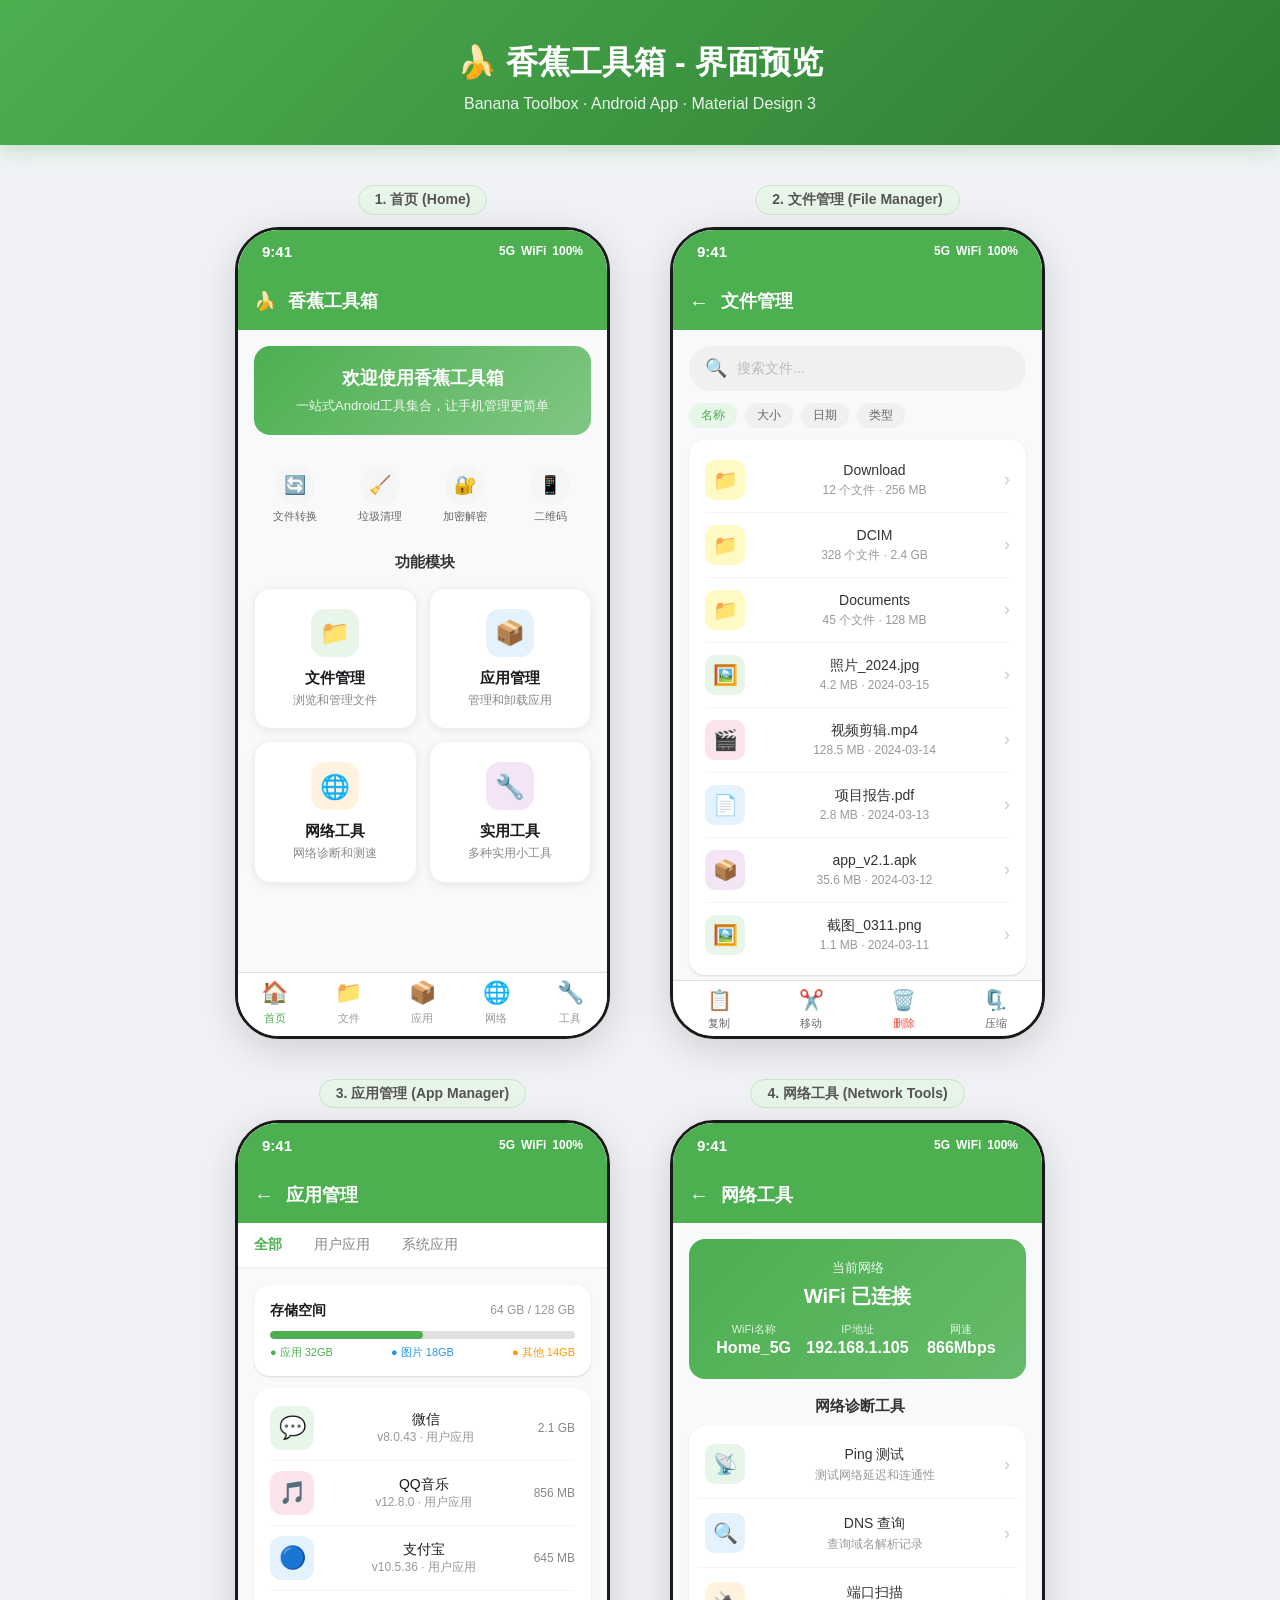
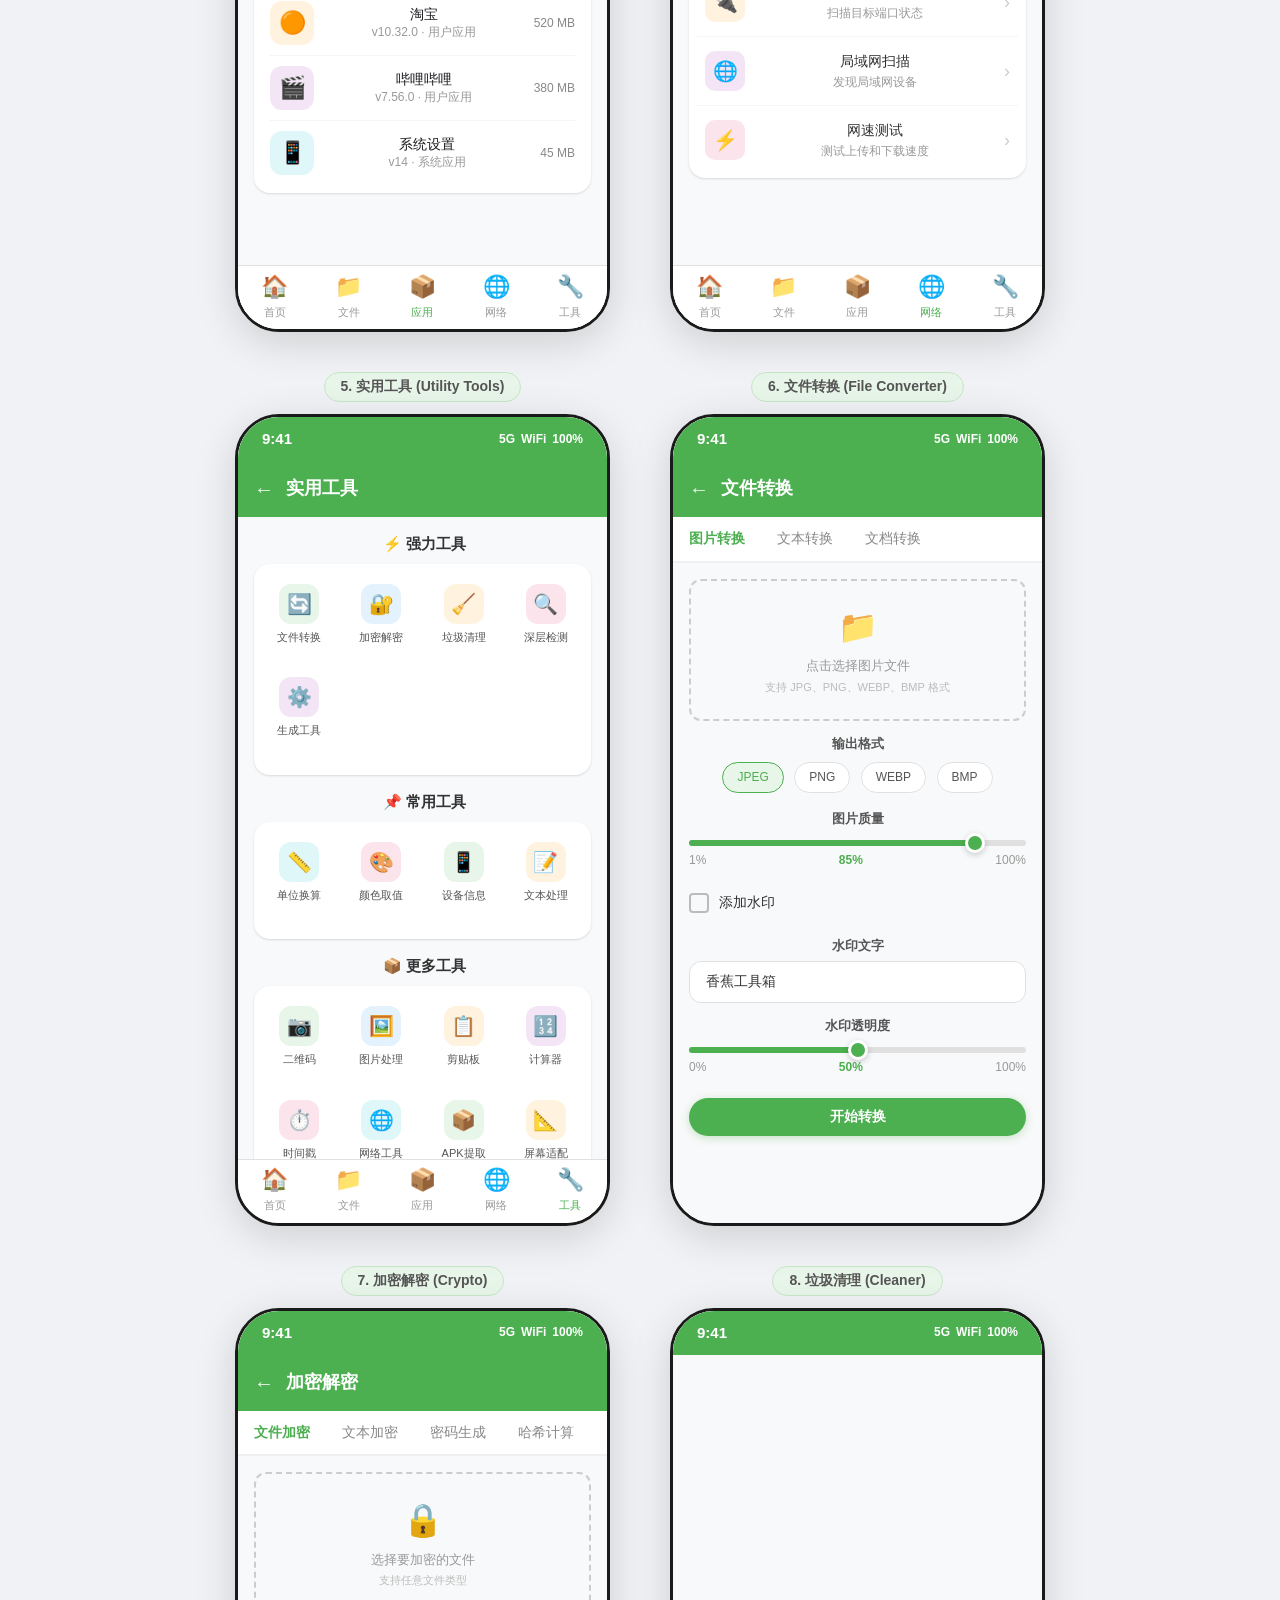
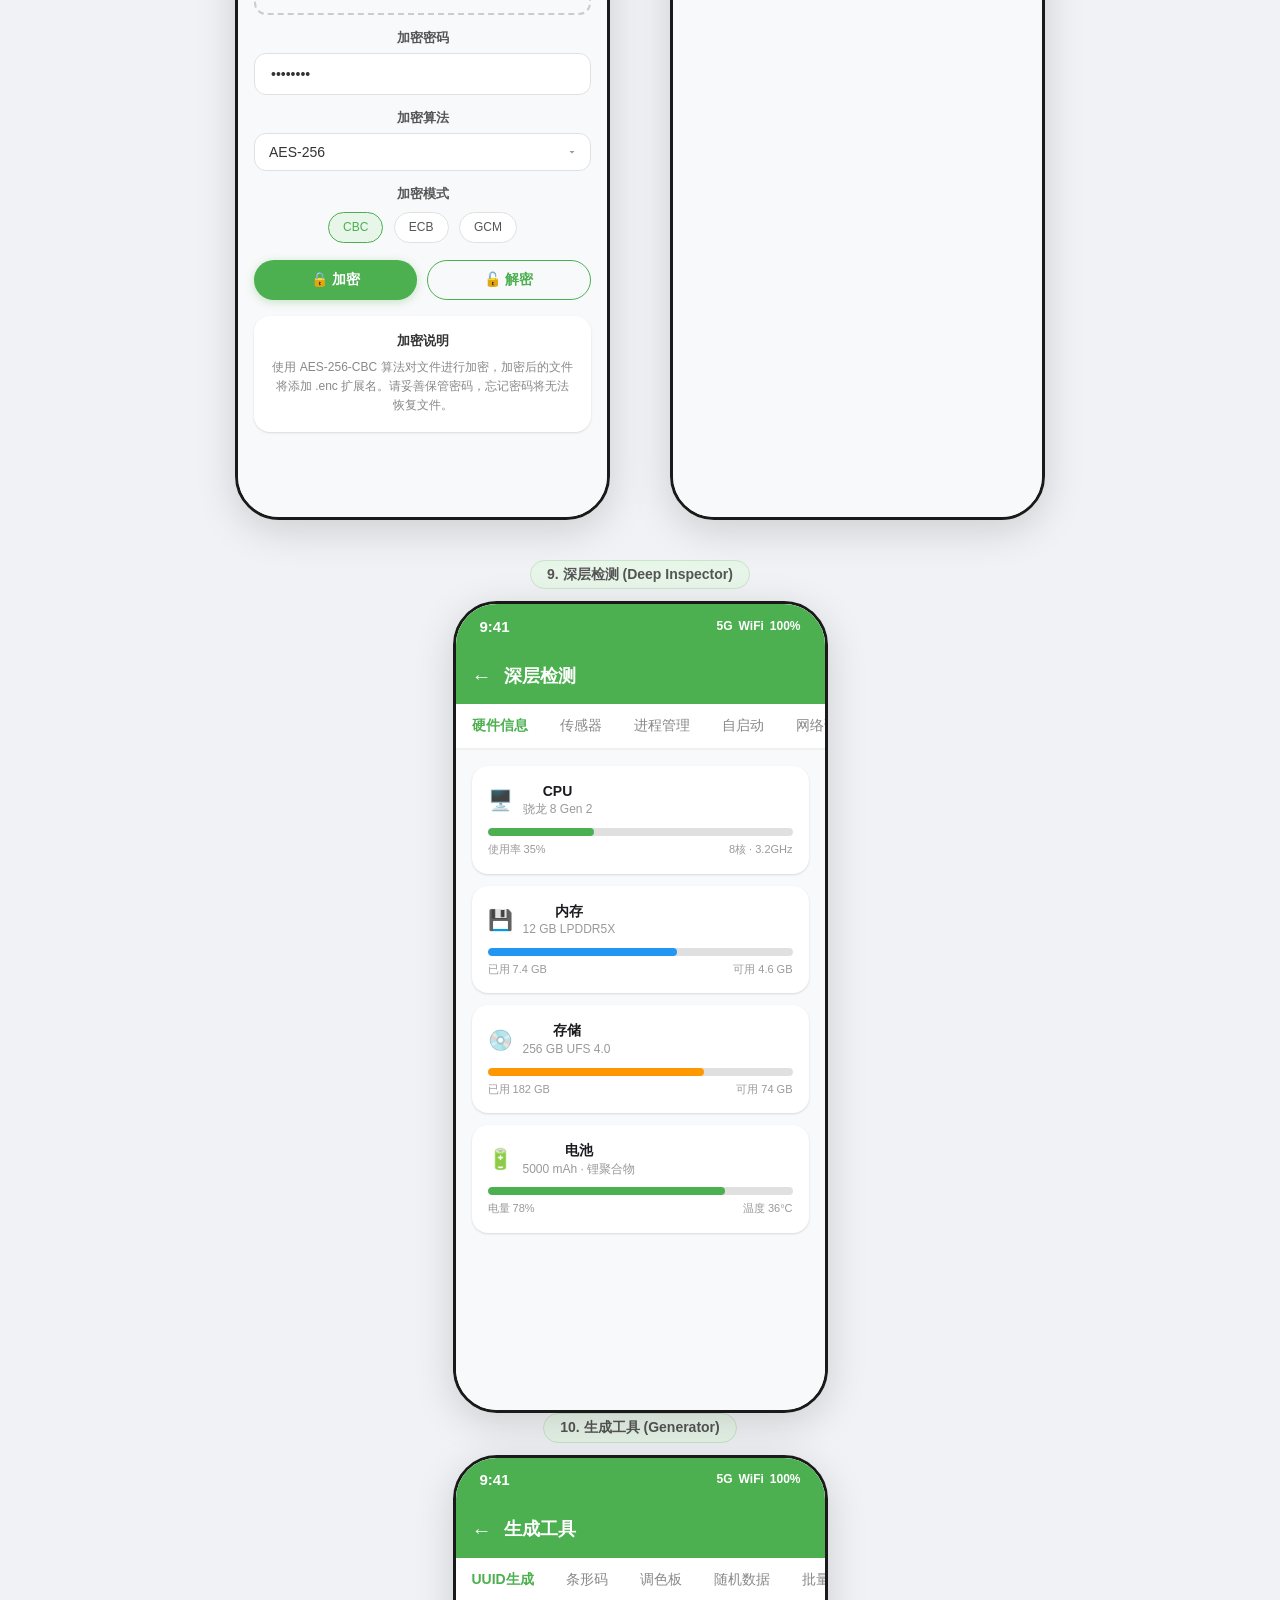
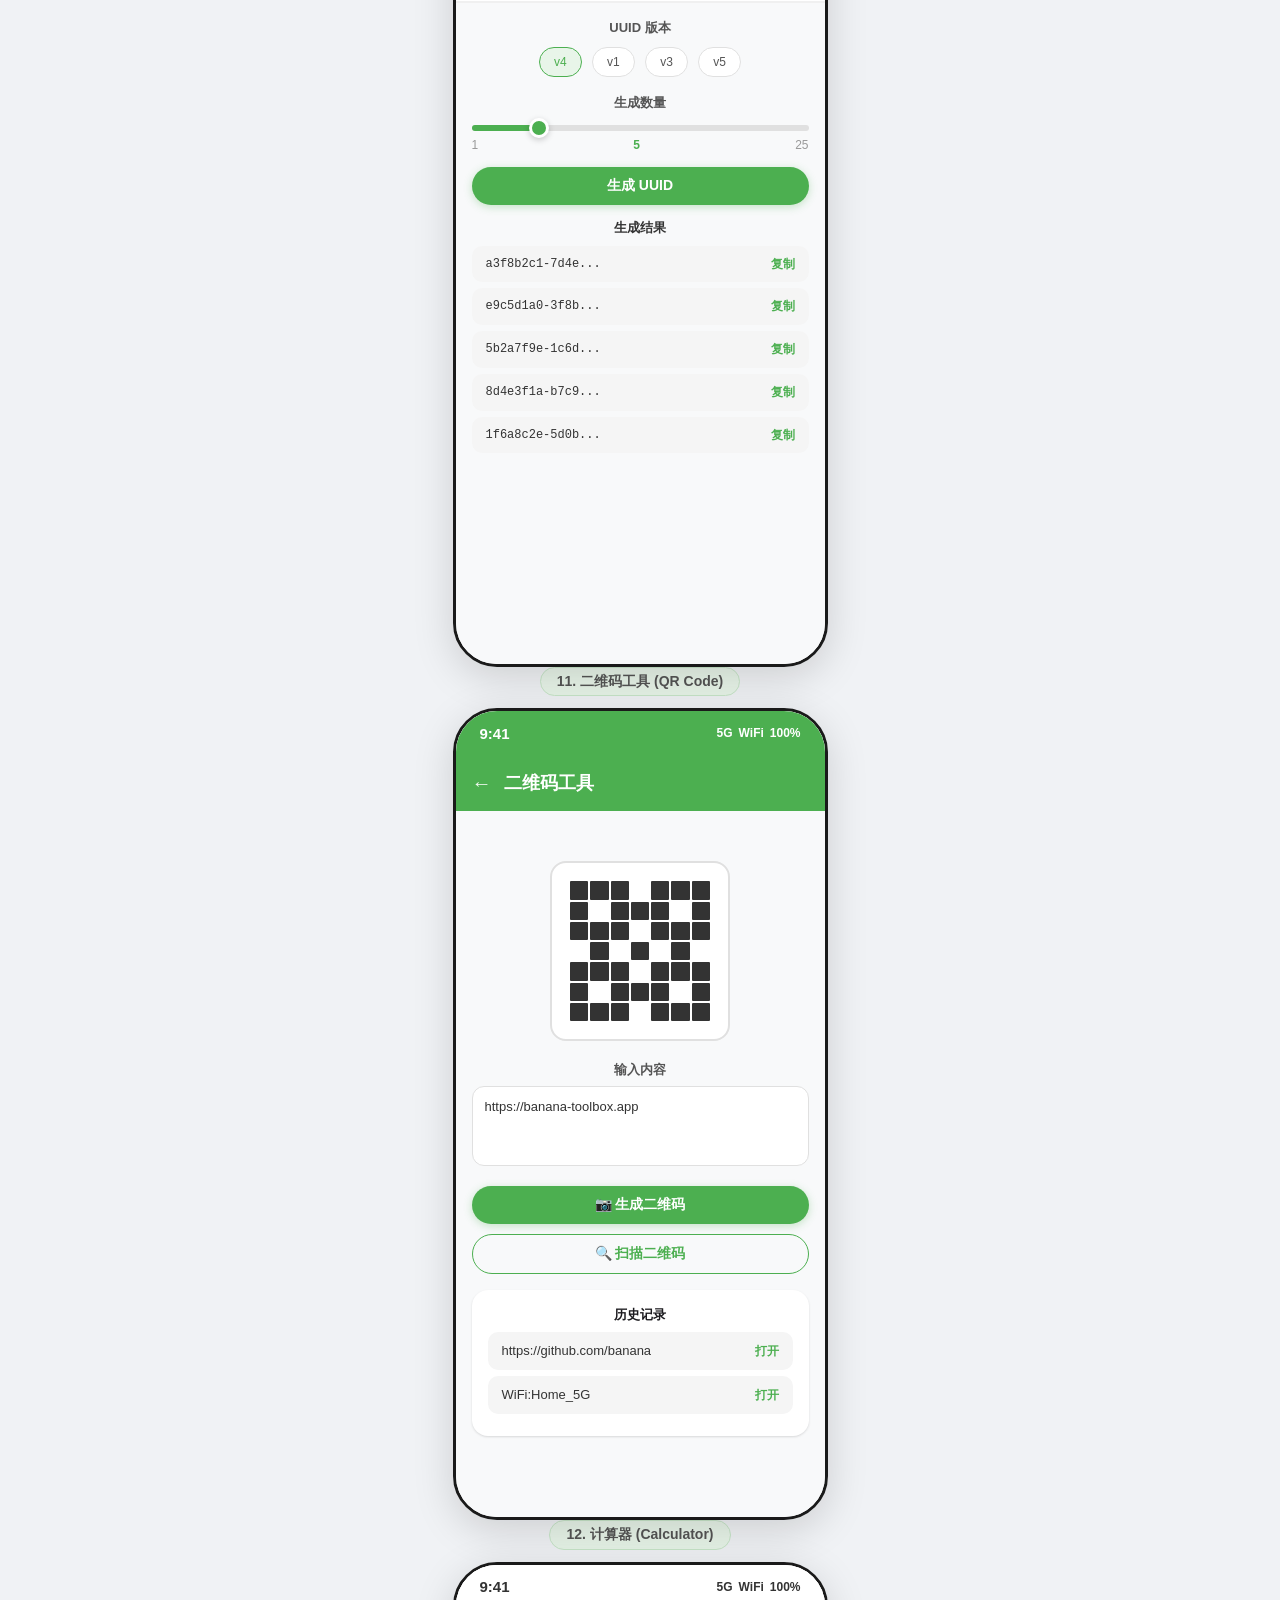
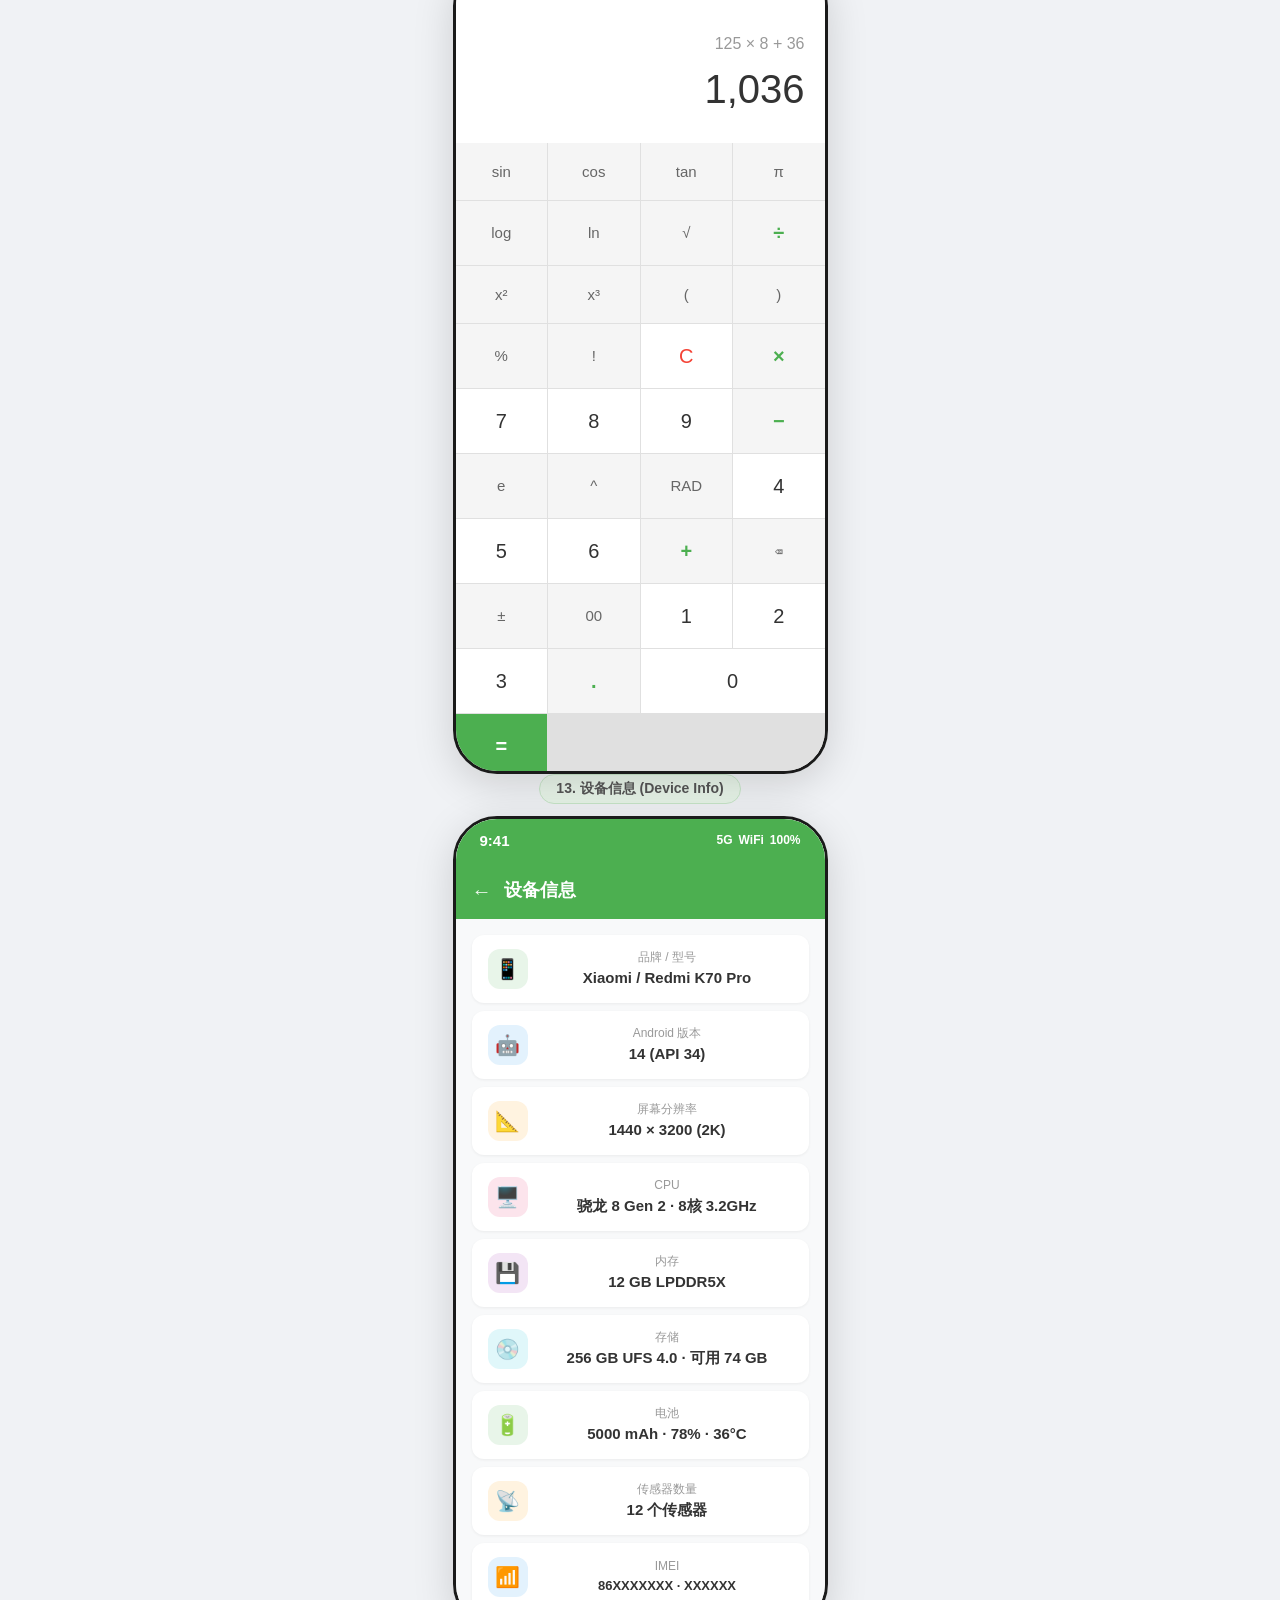
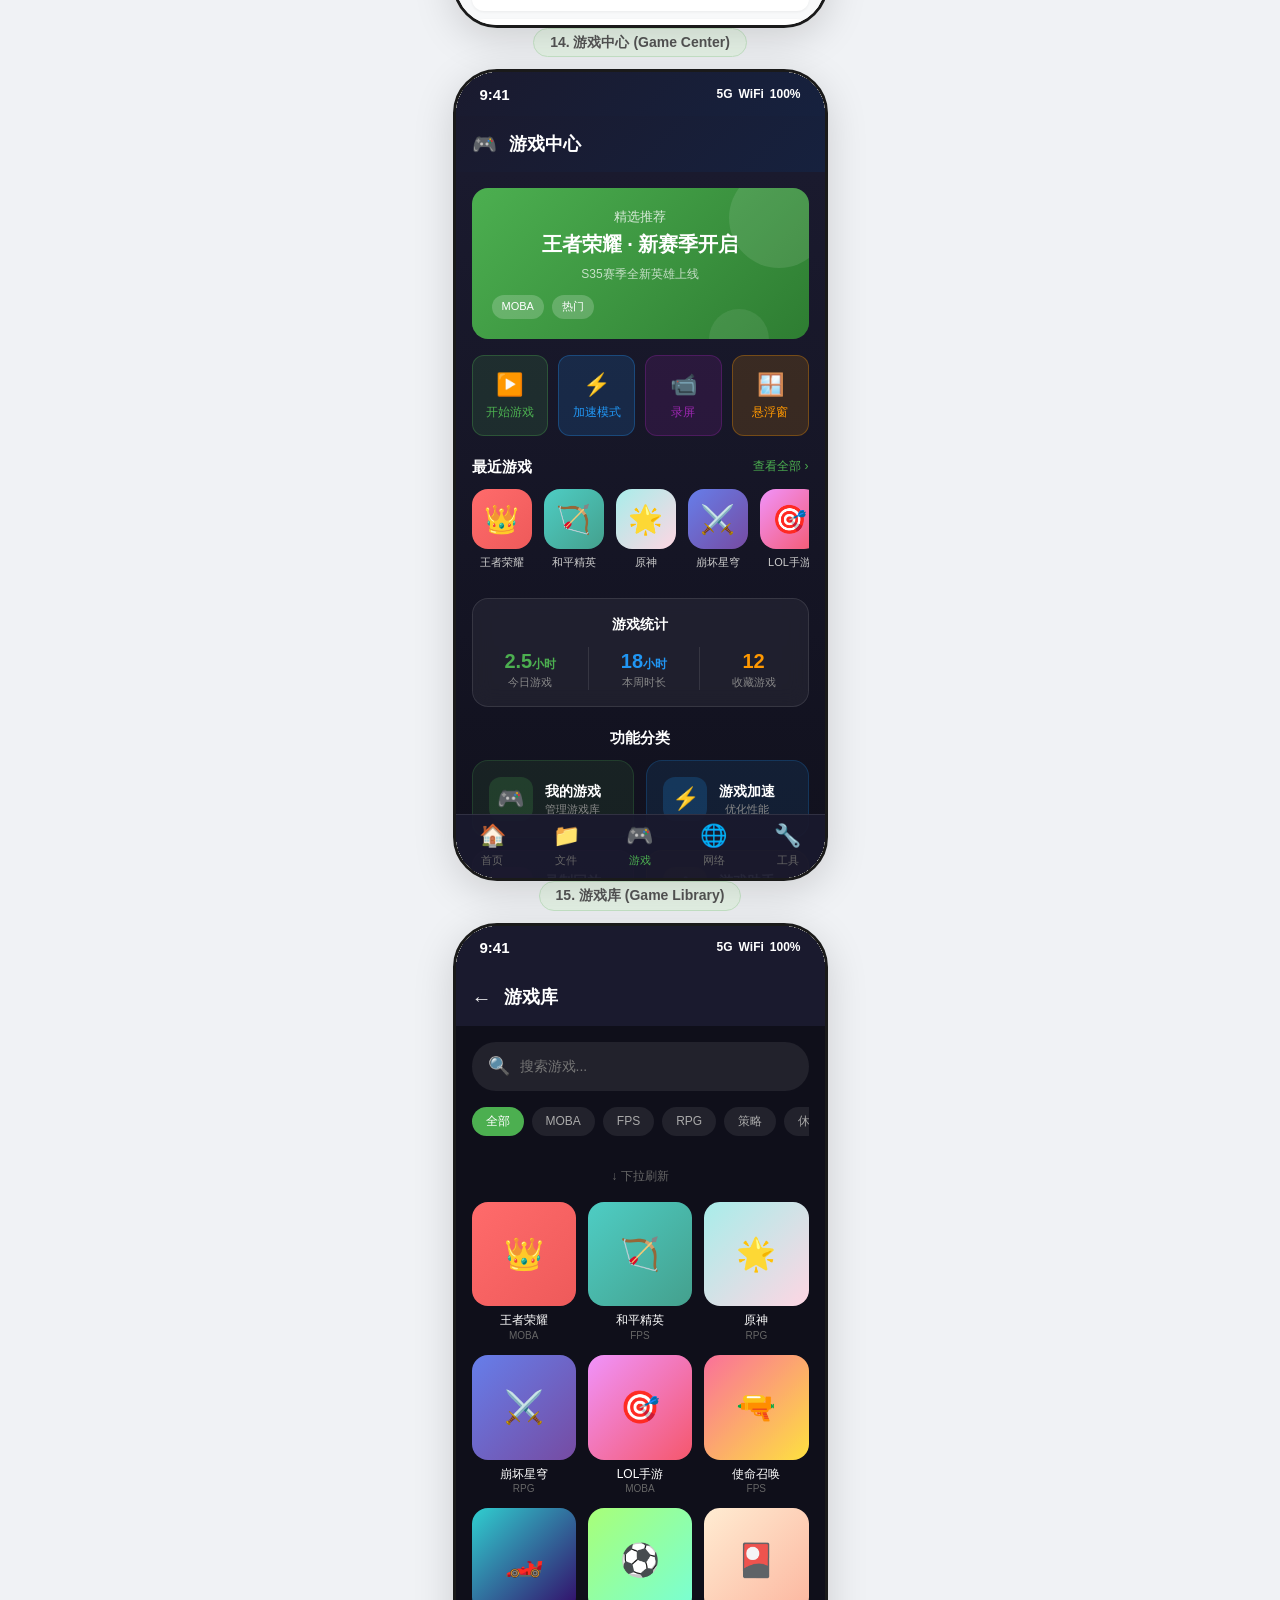
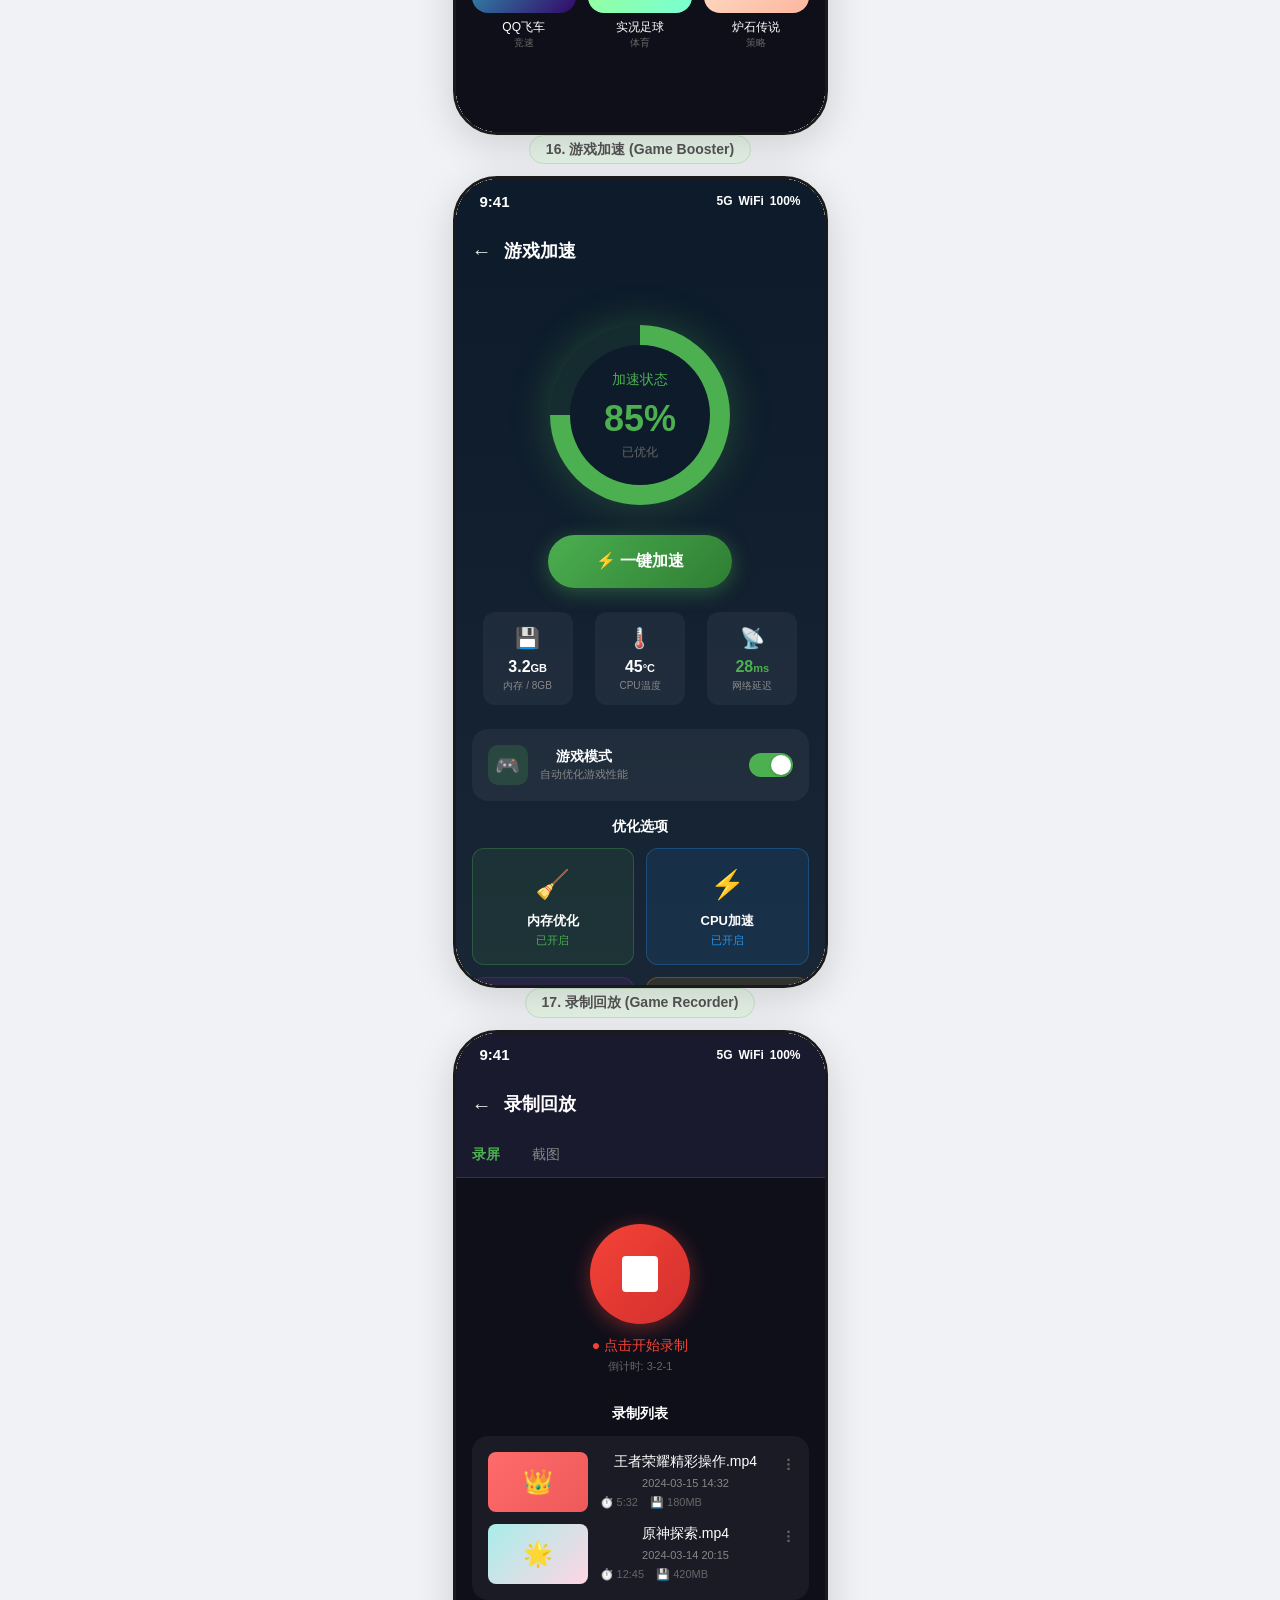
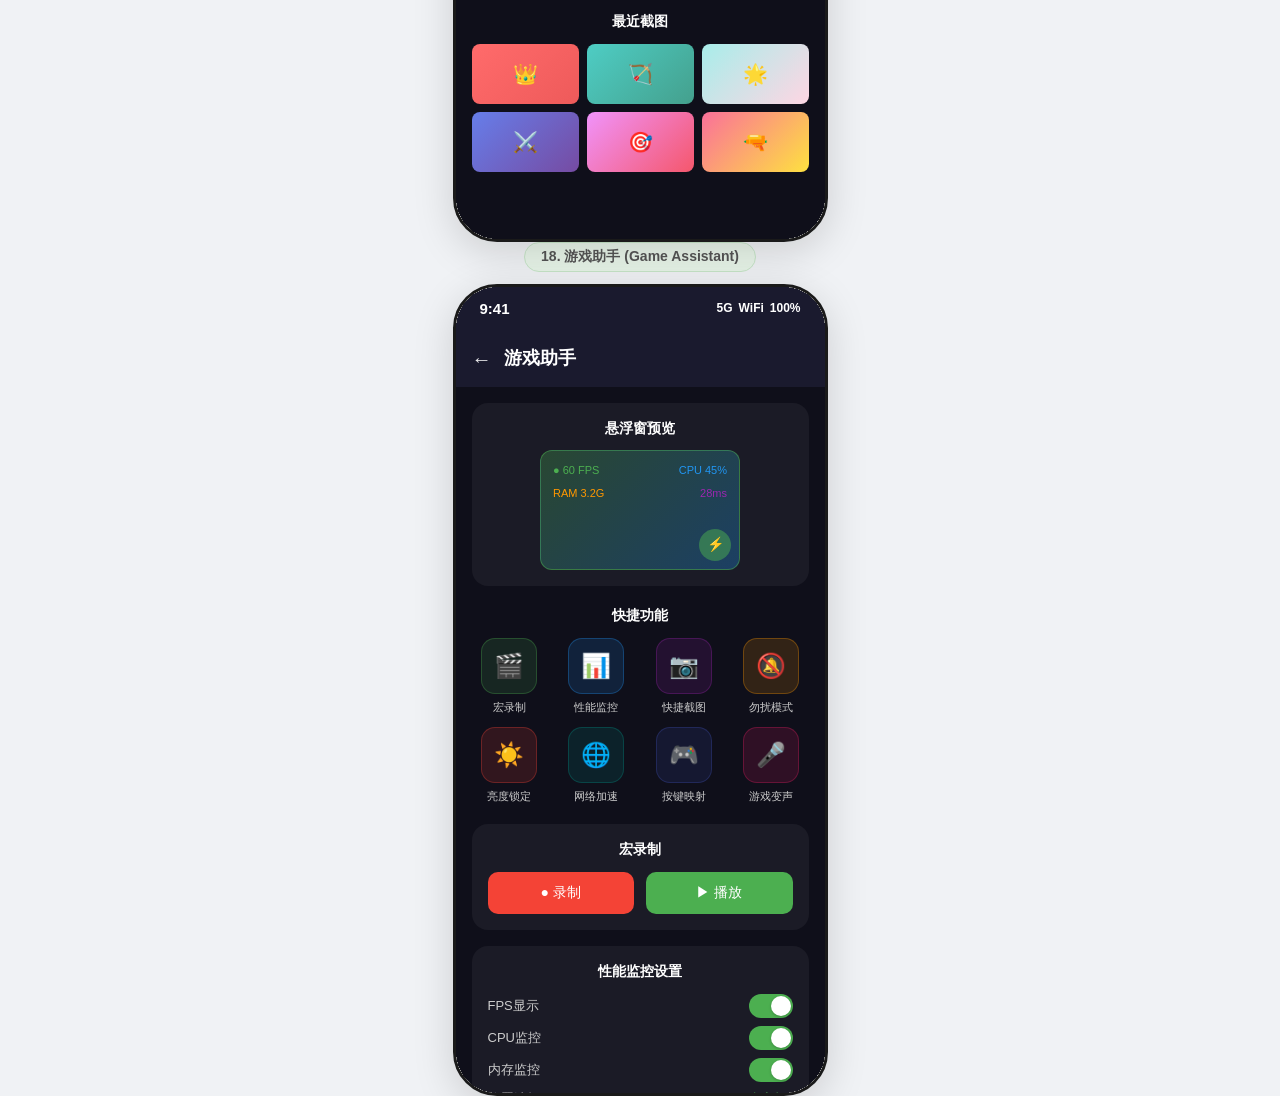
==== commit 72ddac6b: "feat: 新增游戏中心模块 - 采用最新Material 3 Expressive设计 游戏中心功能: - 游戏库: 扫描已安装游戏，分类筛选，收藏管理，游戏时长统计 - 游戏加速: CPU/GPU" ====
--- a/preview.html
+++ b/preview.html
@@ -2130,6 +2130,522 @@
   </div>
 </div>
 
+<!-- ==================== SCREEN 14: 游戏中心 (Game Center) ==================== -->
+<div class="phone-wrapper">
+  <div class="phone-label">14. 游戏中心 (Game Center)</div>
+  <div class="phone-frame">
+    <div class="phone-screen">
+      <div class="status-bar" style="background: linear-gradient(135deg, #1a1a2e, #16213e);">
+        <span class="time">9:41</span>
+        <span class="icons">
+          <span>5G</span>
+          <span>WiFi</span>
+          <span>100%</span>
+        </span>
+      </div>
+      <div class="app-bar" style="background: linear-gradient(135deg, #1a1a2e, #16213e); color: #fff;">
+        <span style="font-size: 20px;">🎮</span>
+        <span>游戏中心</span>
+      </div>
+      <div class="content" style="background: linear-gradient(180deg, #1a1a2e 0%, #0f0f1a 100%); min-height: 100%; padding-bottom: 80px;">
+        <!-- Hero Banner -->
+        <div style="background: linear-gradient(135deg, #4CAF50, #2E7D32); border-radius: 16px; padding: 20px; margin-bottom: 16px; position: relative; overflow: hidden;">
+          <div style="position: absolute; top: -20px; right: -20px; width: 100px; height: 100px; background: rgba(255,255,255,0.1); border-radius: 50%;"></div>
+          <div style="position: absolute; bottom: -30px; right: 40px; width: 60px; height: 60px; background: rgba(255,255,255,0.08); border-radius: 50%;"></div>
+          <div style="font-size: 13px; color: rgba(255,255,255,0.8); margin-bottom: 4px;">精选推荐</div>
+          <div style="font-size: 20px; font-weight: 700; color: #fff; margin-bottom: 8px;">王者荣耀 · 新赛季开启</div>
+          <div style="font-size: 12px; color: rgba(255,255,255,0.7); margin-bottom: 12px;">S35赛季全新英雄上线</div>
+          <div style="display: flex; gap: 8px;">
+            <span style="background: rgba(255,255,255,0.2); padding: 4px 10px; border-radius: 12px; font-size: 11px; color: #fff;">MOBA</span>
+            <span style="background: rgba(255,255,255,0.2); padding: 4px 10px; border-radius: 12px; font-size: 11px; color: #fff;">热门</span>
+          </div>
+        </div>
+        <!-- Quick Actions -->
+        <div style="display: flex; gap: 10px; margin-bottom: 20px;">
+          <div style="flex: 1; background: rgba(76,175,80,0.15); border: 1px solid rgba(76,175,80,0.3); border-radius: 12px; padding: 14px 8px; text-align: center;">
+            <div style="font-size: 22px; margin-bottom: 4px;">▶️</div>
+            <div style="font-size: 12px; color: #4CAF50; font-weight: 500;">开始游戏</div>
+          </div>
+          <div style="flex: 1; background: rgba(33,150,243,0.15); border: 1px solid rgba(33,150,243,0.3); border-radius: 12px; padding: 14px 8px; text-align: center;">
+            <div style="font-size: 22px; margin-bottom: 4px;">⚡</div>
+            <div style="font-size: 12px; color: #2196F3; font-weight: 500;">加速模式</div>
+          </div>
+          <div style="flex: 1; background: rgba(156,39,176,0.15); border: 1px solid rgba(156,39,176,0.3); border-radius: 12px; padding: 14px 8px; text-align: center;">
+            <div style="font-size: 22px; margin-bottom: 4px;">📹</div>
+            <div style="font-size: 12px; color: #9C27B0; font-weight: 500;">录屏</div>
+          </div>
+          <div style="flex: 1; background: rgba(255,152,0,0.15); border: 1px solid rgba(255,152,0,0.3); border-radius: 12px; padding: 14px 8px; text-align: center;">
+            <div style="font-size: 22px; margin-bottom: 4px;">🪟</div>
+            <div style="font-size: 12px; color: #FF9800; font-weight: 500;">悬浮窗</div>
+          </div>
+        </div>
+        <!-- Recent Games -->
+        <div style="margin-bottom: 20px;">
+          <div style="display: flex; justify-content: space-between; align-items: center; margin-bottom: 12px;">
+            <span style="font-size: 15px; font-weight: 600; color: #fff;">最近游戏</span>
+            <span style="font-size: 12px; color: #4CAF50;">查看全部 ›</span>
+          </div>
+          <div style="display: flex; gap: 12px; overflow-x: auto; padding-bottom: 8px;">
+            <div style="flex-shrink: 0; text-align: center;">
+              <div style="width: 60px; height: 60px; background: linear-gradient(135deg, #ff6b6b, #ee5a5a); border-radius: 16px; display: flex; align-items: center; justify-content: center; font-size: 28px; margin-bottom: 6px;">👑</div>
+              <div style="font-size: 11px; color: #ccc;">王者荣耀</div>
+            </div>
+            <div style="flex-shrink: 0; text-align: center;">
+              <div style="width: 60px; height: 60px; background: linear-gradient(135deg, #4ecdc4, #44a08d); border-radius: 16px; display: flex; align-items: center; justify-content: center; font-size: 28px; margin-bottom: 6px;">🏹</div>
+              <div style="font-size: 11px; color: #ccc;">和平精英</div>
+            </div>
+            <div style="flex-shrink: 0; text-align: center;">
+              <div style="width: 60px; height: 60px; background: linear-gradient(135deg, #a8edea, #fed6e3); border-radius: 16px; display: flex; align-items: center; justify-content: center; font-size: 28px; margin-bottom: 6px;">🌟</div>
+              <div style="font-size: 11px; color: #ccc;">原神</div>
+            </div>
+            <div style="flex-shrink: 0; text-align: center;">
+              <div style="width: 60px; height: 60px; background: linear-gradient(135deg, #667eea, #764ba2); border-radius: 16px; display: flex; align-items: center; justify-content: center; font-size: 28px; margin-bottom: 6px;">⚔️</div>
+              <div style="font-size: 11px; color: #ccc;">崩坏星穹</div>
+            </div>
+            <div style="flex-shrink: 0; text-align: center;">
+              <div style="width: 60px; height: 60px; background: linear-gradient(135deg, #f093fb, #f5576c); border-radius: 16px; display: flex; align-items: center; justify-content: center; font-size: 28px; margin-bottom: 6px;">🎯</div>
+              <div style="font-size: 11px; color: #ccc;">LOL手游</div>
+            </div>
+          </div>
+        </div>
+        <!-- Stats Card -->
+        <div style="background: rgba(255,255,255,0.05); backdrop-filter: blur(10px); border: 1px solid rgba(255,255,255,0.1); border-radius: 16px; padding: 16px; margin-bottom: 20px;">
+          <div style="font-size: 14px; font-weight: 600; color: #fff; margin-bottom: 12px;">游戏统计</div>
+          <div style="display: flex; justify-content: space-around;">
+            <div style="text-align: center;">
+              <div style="font-size: 20px; font-weight: 700; color: #4CAF50;">2.5<span style="font-size: 12px;">小时</span></div>
+              <div style="font-size: 11px; color: #888;">今日游戏</div>
+            </div>
+            <div style="width: 1px; background: rgba(255,255,255,0.1);"></div>
+            <div style="text-align: center;">
+              <div style="font-size: 20px; font-weight: 700; color: #2196F3;">18<span style="font-size: 12px;">小时</span></div>
+              <div style="font-size: 11px; color: #888;">本周时长</div>
+            </div>
+            <div style="width: 1px; background: rgba(255,255,255,0.1);"></div>
+            <div style="text-align: center;">
+              <div style="font-size: 20px; font-weight: 700; color: #FF9800;">12</div>
+              <div style="font-size: 11px; color: #888;">收藏游戏</div>
+            </div>
+          </div>
+        </div>
+        <!-- Category Grid -->
+        <div style="font-size: 15px; font-weight: 600; color: #fff; margin-bottom: 12px;">功能分类</div>
+        <div style="display: grid; grid-template-columns: 1fr 1fr; gap: 12px;">
+          <div style="background: rgba(76,175,80,0.1); border: 1px solid rgba(76,175,80,0.2); border-radius: 16px; padding: 16px; display: flex; align-items: center; gap: 12px;">
+            <div style="width: 44px; height: 44px; background: rgba(76,175,80,0.2); border-radius: 12px; display: flex; align-items: center; justify-content: center; font-size: 22px;">🎮</div>
+            <div>
+              <div style="font-size: 14px; font-weight: 600; color: #fff;">我的游戏</div>
+              <div style="font-size: 11px; color: #888;">管理游戏库</div>
+            </div>
+          </div>
+          <div style="background: rgba(33,150,243,0.1); border: 1px solid rgba(33,150,243,0.2); border-radius: 16px; padding: 16px; display: flex; align-items: center; gap: 12px;">
+            <div style="width: 44px; height: 44px; background: rgba(33,150,243,0.2); border-radius: 12px; display: flex; align-items: center; justify-content: center; font-size: 22px;">⚡</div>
+            <div>
+              <div style="font-size: 14px; font-weight: 600; color: #fff;">游戏加速</div>
+              <div style="font-size: 11px; color: #888;">优化性能</div>
+            </div>
+          </div>
+          <div style="background: rgba(156,39,176,0.1); border: 1px solid rgba(156,39,176,0.2); border-radius: 16px; padding: 16px; display: flex; align-items: center; gap: 12px;">
+            <div style="width: 44px; height: 44px; background: rgba(156,39,176,0.2); border-radius: 12px; display: flex; align-items: center; justify-content: center; font-size: 22px;">📹</div>
+            <div>
+              <div style="font-size: 14px; font-weight: 600; color: #fff;">录制回放</div>
+              <div style="font-size: 11px; color: #888;">精彩时刻</div>
+            </div>
+          </div>
+          <div style="background: rgba(255,152,0,0.1); border: 1px solid rgba(255,152,0,0.2); border-radius: 16px; padding: 16px; display: flex; align-items: center; gap: 12px;">
+            <div style="width: 44px; height: 44px; background: rgba(255,152,0,0.2); border-radius: 12px; display: flex; align-items: center; justify-content: center; font-size: 22px;">🤖</div>
+            <div>
+              <div style="font-size: 14px; font-weight: 600; color: #fff;">游戏助手</div>
+              <div style="font-size: 11px; color: #888;">辅助工具</div>
+            </div>
+          </div>
+        </div>
+      </div>
+      <div class="bottom-nav" style="background: rgba(26,26,46,0.95); border-top: 1px solid rgba(255,255,255,0.1);">
+        <div class="nav-item" style="color: #666;">
+          <span class="nav-icon">🏠</span>
+          <span>首页</span>
+        </div>
+        <div class="nav-item" style="color: #666;">
+          <span class="nav-icon">📁</span>
+          <span>文件</span>
+        </div>
+        <div class="nav-item active" style="color: #4CAF50;">
+          <span class="nav-icon">🎮</span>
+          <span>游戏</span>
+        </div>
+        <div class="nav-item" style="color: #666;">
+          <span class="nav-icon">🌐</span>
+          <span>网络</span>
+        </div>
+        <div class="nav-item" style="color: #666;">
+          <span class="nav-icon">🔧</span>
+          <span>工具</span>
+        </div>
+      </div>
+    </div>
+  </div>
+</div>
+
+<!-- ==================== SCREEN 15: 游戏库 (Game Library) ==================== -->
+<div class="phone-wrapper">
+  <div class="phone-label">15. 游戏库 (Game Library)</div>
+  <div class="phone-frame">
+    <div class="phone-screen">
+      <div class="status-bar" style="background: #1a1a2e; color: #fff;">
+        <span class="time">9:41</span>
+        <span class="icons">
+          <span>5G</span>
+          <span>WiFi</span>
+          <span>100%</span>
+        </span>
+      </div>
+      <div class="app-bar" style="background: #1a1a2e; color: #fff;">
+        <span class="back">←</span>
+        <span>游戏库</span>
+      </div>
+      <div class="content" style="background: #0f0f1a; min-height: 100%; padding-bottom: 16px;">
+        <!-- Search Bar -->
+        <div style="background: rgba(255,255,255,0.08); border-radius: 24px; padding: 12px 16px; display: flex; align-items: center; gap: 10px; margin-bottom: 16px;">
+          <span style="color: #666; font-size: 18px;">🔍</span>
+          <input type="text" placeholder="搜索游戏..." readonly style="background: transparent; border: none; color: #fff; font-size: 14px; flex: 1; outline: none;">
+        </div>
+        <!-- Filter Chips -->
+        <div style="display: flex; gap: 8px; overflow-x: auto; margin-bottom: 16px; padding-bottom: 4px;">
+          <span style="background: #4CAF50; color: #fff; padding: 6px 14px; border-radius: 16px; font-size: 12px; font-weight: 500; white-space: nowrap;">全部</span>
+          <span style="background: rgba(255,255,255,0.08); color: #aaa; padding: 6px 14px; border-radius: 16px; font-size: 12px; white-space: nowrap;">MOBA</span>
+          <span style="background: rgba(255,255,255,0.08); color: #aaa; padding: 6px 14px; border-radius: 16px; font-size: 12px; white-space: nowrap;">FPS</span>
+          <span style="background: rgba(255,255,255,0.08); color: #aaa; padding: 6px 14px; border-radius: 16px; font-size: 12px; white-space: nowrap;">RPG</span>
+          <span style="background: rgba(255,255,255,0.08); color: #aaa; padding: 6px 14px; border-radius: 16px; font-size: 12px; white-space: nowrap;">策略</span>
+          <span style="background: rgba(255,255,255,0.08); color: #aaa; padding: 6px 14px; border-radius: 16px; font-size: 12px; white-space: nowrap;">休闲</span>
+          <span style="background: rgba(255,255,255,0.08); color: #aaa; padding: 6px 14px; border-radius: 16px; font-size: 12px; white-space: nowrap;">动作</span>
+        </div>
+        <!-- Pull to refresh indicator -->
+        <div style="text-align: center; padding: 8px 0; margin-bottom: 8px;">
+          <span style="color: #666; font-size: 12px;">↓ 下拉刷新</span>
+        </div>
+        <!-- Game Grid -->
+        <div style="display: grid; grid-template-columns: repeat(3, 1fr); gap: 12px;">
+          <div style="text-align: center;">
+            <div style="width: 100%; aspect-ratio: 1; background: linear-gradient(135deg, #ff6b6b, #ee5a5a); border-radius: 16px; display: flex; align-items: center; justify-content: center; font-size: 32px; margin-bottom: 6px;">👑</div>
+            <div style="font-size: 12px; color: #fff; font-weight: 500;">王者荣耀</div>
+            <div style="font-size: 10px; color: #666;">MOBA</div>
+          </div>
+          <div style="text-align: center;">
+            <div style="width: 100%; aspect-ratio: 1; background: linear-gradient(135deg, #4ecdc4, #44a08d); border-radius: 16px; display: flex; align-items: center; justify-content: center; font-size: 32px; margin-bottom: 6px;">🏹</div>
+            <div style="font-size: 12px; color: #fff; font-weight: 500;">和平精英</div>
+            <div style="font-size: 10px; color: #666;">FPS</div>
+          </div>
+          <div style="text-align: center;">
+            <div style="width: 100%; aspect-ratio: 1; background: linear-gradient(135deg, #a8edea, #fed6e3); border-radius: 16px; display: flex; align-items: center; justify-content: center; font-size: 32px; margin-bottom: 6px;">🌟</div>
+            <div style="font-size: 12px; color: #fff; font-weight: 500;">原神</div>
+            <div style="font-size: 10px; color: #666;">RPG</div>
+          </div>
+          <div style="text-align: center;">
+            <div style="width: 100%; aspect-ratio: 1; background: linear-gradient(135deg, #667eea, #764ba2); border-radius: 16px; display: flex; align-items: center; justify-content: center; font-size: 32px; margin-bottom: 6px;">⚔️</div>
+            <div style="font-size: 12px; color: #fff; font-weight: 500;">崩坏星穹</div>
+            <div style="font-size: 10px; color: #666;">RPG</div>
+          </div>
+          <div style="text-align: center;">
+            <div style="width: 100%; aspect-ratio: 1; background: linear-gradient(135deg, #f093fb, #f5576c); border-radius: 16px; display: flex; align-items: center; justify-content: center; font-size: 32px; margin-bottom: 6px;">🎯</div>
+            <div style="font-size: 12px; color: #fff; font-weight: 500;">LOL手游</div>
+            <div style="font-size: 10px; color: #666;">MOBA</div>
+          </div>
+          <div style="text-align: center;">
+            <div style="width: 100%; aspect-ratio: 1; background: linear-gradient(135deg, #fa709a, #fee140); border-radius: 16px; display: flex; align-items: center; justify-content: center; font-size: 32px; margin-bottom: 6px;">🔫</div>
+            <div style="font-size: 12px; color: #fff; font-weight: 500;">使命召唤</div>
+            <div style="font-size: 10px; color: #666;">FPS</div>
+          </div>
+          <div style="text-align: center;">
+            <div style="width: 100%; aspect-ratio: 1; background: linear-gradient(135deg, #30cfd0, #330867); border-radius: 16px; display: flex; align-items: center; justify-content: center; font-size: 32px; margin-bottom: 6px;">🏎️</div>
+            <div style="font-size: 12px; color: #fff; font-weight: 500;">QQ飞车</div>
+            <div style="font-size: 10px; color: #666;">竞速</div>
+          </div>
+          <div style="text-align: center;">
+            <div style="width: 100%; aspect-ratio: 1; background: linear-gradient(135deg, #a8ff78, #78ffd6); border-radius: 16px; display: flex; align-items: center; justify-content: center; font-size: 32px; margin-bottom: 6px;">⚽</div>
+            <div style="font-size: 12px; color: #fff; font-weight: 500;">实况足球</div>
+            <div style="font-size: 10px; color: #666;">体育</div>
+          </div>
+          <div style="text-align: center;">
+            <div style="width: 100%; aspect-ratio: 1; background: linear-gradient(135deg, #ffecd2, #fcb69f); border-radius: 16px; display: flex; align-items: center; justify-content: center; font-size: 32px; margin-bottom: 6px;">🎴</div>
+            <div style="font-size: 12px; color: #fff; font-weight: 500;">炉石传说</div>
+            <div style="font-size: 10px; color: #666;">策略</div>
+          </div>
+        </div>
+      </div>
+    </div>
+  </div>
+</div>
+
+<!-- ==================== SCREEN 16: 游戏加速 (Game Booster) ==================== -->
+<div class="phone-wrapper">
+  <div class="phone-label">16. 游戏加速 (Game Booster)</div>
+  <div class="phone-frame">
+    <div class="phone-screen">
+      <div class="status-bar" style="background: #0d1b2a; color: #fff;">
+        <span class="time">9:41</span>
+        <span class="icons">
+          <span>5G</span>
+          <span>WiFi</span>
+          <span>100%</span>
+        </span>
+      </div>
+      <div class="app-bar" style="background: #0d1b2a; color: #fff;">
+        <span class="back">←</span>
+        <span>游戏加速</span>
+      </div>
+      <div class="content" style="background: linear-gradient(180deg, #0d1b2a 0%, #1b2838 100%); min-height: 100%; padding-bottom: 16px;">
+        <!-- Boost Gauge -->
+        <div style="text-align: center; padding: 30px 0;">
+          <div style="width: 180px; height: 180px; border-radius: 50%; background: conic-gradient(from 0deg, #4CAF50 0deg, #4CAF50 270deg, rgba(76,175,80,0.1) 270deg); margin: 0 auto; display: flex; align-items: center; justify-content: center; position: relative; box-shadow: 0 0 40px rgba(76,175,80,0.3);">
+            <div style="width: 140px; height: 140px; border-radius: 50%; background: #0d1b2a; display: flex; flex-direction: column; align-items: center; justify-content: center;">
+              <div style="font-size: 14px; color: #4CAF50; margin-bottom: 4px;">加速状态</div>
+              <div style="font-size: 36px; font-weight: 700; color: #4CAF50;">85%</div>
+              <div style="font-size: 12px; color: #666;">已优化</div>
+            </div>
+          </div>
+        </div>
+        <!-- Boost Button -->
+        <div style="text-align: center; margin-bottom: 24px;">
+          <button style="background: linear-gradient(135deg, #4CAF50, #2E7D32); color: #fff; border: none; padding: 16px 48px; border-radius: 28px; font-size: 16px; font-weight: 600; cursor: pointer; box-shadow: 0 4px 20px rgba(76,175,80,0.4);">⚡ 一键加速</button>
+        </div>
+        <!-- Real-time Stats -->
+        <div style="display: flex; justify-content: space-around; margin-bottom: 24px;">
+          <div style="text-align: center; background: rgba(255,255,255,0.05); border-radius: 12px; padding: 12px 16px; min-width: 90px;">
+            <div style="font-size: 20px; margin-bottom: 4px;">💾</div>
+            <div style="font-size: 16px; font-weight: 600; color: #fff;">3.2<span style="font-size: 11px;">GB</span></div>
+            <div style="font-size: 10px; color: #888;">内存 / 8GB</div>
+          </div>
+          <div style="text-align: center; background: rgba(255,255,255,0.05); border-radius: 12px; padding: 12px 16px; min-width: 90px;">
+            <div style="font-size: 20px; margin-bottom: 4px;">🌡️</div>
+            <div style="font-size: 16px; font-weight: 600; color: #fff;">45<span style="font-size: 11px;">°C</span></div>
+            <div style="font-size: 10px; color: #888;">CPU温度</div>
+          </div>
+          <div style="text-align: center; background: rgba(255,255,255,0.05); border-radius: 12px; padding: 12px 16px; min-width: 90px;">
+            <div style="font-size: 20px; margin-bottom: 4px;">📡</div>
+            <div style="font-size: 16px; font-weight: 600; color: #4CAF50;">28<span style="font-size: 11px;">ms</span></div>
+            <div style="font-size: 10px; color: #888;">网络延迟</div>
+          </div>
+        </div>
+        <!-- Game Mode Toggle -->
+        <div style="background: rgba(255,255,255,0.05); border-radius: 16px; padding: 16px; margin-bottom: 16px; display: flex; justify-content: space-between; align-items: center;">
+          <div style="display: flex; align-items: center; gap: 12px;">
+            <div style="width: 40px; height: 40px; background: rgba(76,175,80,0.2); border-radius: 10px; display: flex; align-items: center; justify-content: center; font-size: 20px;">🎮</div>
+            <div>
+              <div style="font-size: 14px; font-weight: 600; color: #fff;">游戏模式</div>
+              <div style="font-size: 11px; color: #888;">自动优化游戏性能</div>
+            </div>
+          </div>
+          <div class="switch on"></div>
+        </div>
+        <!-- Optimization Cards -->
+        <div style="font-size: 14px; font-weight: 600; color: #fff; margin-bottom: 12px;">优化选项</div>
+        <div style="display: grid; grid-template-columns: 1fr 1fr; gap: 12px;">
+          <div style="background: rgba(76,175,80,0.1); border: 1px solid rgba(76,175,80,0.3); border-radius: 12px; padding: 16px; text-align: center;">
+            <div style="font-size: 28px; margin-bottom: 8px;">🧹</div>
+            <div style="font-size: 13px; font-weight: 600; color: #fff; margin-bottom: 2px;">内存优化</div>
+            <div style="font-size: 11px; color: #4CAF50;">已开启</div>
+          </div>
+          <div style="background: rgba(33,150,243,0.1); border: 1px solid rgba(33,150,243,0.3); border-radius: 12px; padding: 16px; text-align: center;">
+            <div style="font-size: 28px; margin-bottom: 8px;">⚡</div>
+            <div style="font-size: 13px; font-weight: 600; color: #fff; margin-bottom: 2px;">CPU加速</div>
+            <div style="font-size: 11px; color: #2196F3;">已开启</div>
+          </div>
+          <div style="background: rgba(156,39,176,0.1); border: 1px solid rgba(156,39,176,0.3); border-radius: 12px; padding: 16px; text-align: center;">
+            <div style="font-size: 28px; margin-bottom: 8px;">🌐</div>
+            <div style="font-size: 13px; font-weight: 600; color: #fff; margin-bottom: 2px;">网络优化</div>
+            <div style="font-size: 11px; color: #9C27B0;">已开启</div>
+          </div>
+          <div style="background: rgba(255,152,0,0.1); border: 1px solid rgba(255,152,0,0.3); border-radius: 12px; padding: 16px; text-align: center;">
+            <div style="font-size: 28px; margin-bottom: 8px;">🔕</div>
+            <div style="font-size: 13px; font-weight: 600; color: #fff; margin-bottom: 2px;">防打扰</div>
+            <div style="font-size: 11px; color: #FF9800;">已开启</div>
+          </div>
+        </div>
+      </div>
+    </div>
+  </div>
+</div>
+
+<!-- ==================== SCREEN 17: 录制回放 (Game Recorder) ==================== -->
+<div class="phone-wrapper">
+  <div class="phone-label">17. 录制回放 (Game Recorder)</div>
+  <div class="phone-frame">
+    <div class="phone-screen">
+      <div class="status-bar" style="background: #1a1a2e; color: #fff;">
+        <span class="time">9:41</span>
+        <span class="icons">
+          <span>5G</span>
+          <span>WiFi</span>
+          <span>100%</span>
+        </span>
+      </div>
+      <div class="app-bar" style="background: #1a1a2e; color: #fff;">
+        <span class="back">←</span>
+        <span>录制回放</span>
+      </div>
+      <div class="tab-bar" style="background: #1a1a2e; border-bottom: 1px solid rgba(255,255,255,0.1);">
+        <div class="tab-item active" style="color: #4CAF50; border-bottom-color: #4CAF50;">录屏</div>
+        <div class="tab-item" style="color: #888;">截图</div>
+      </div>
+      <div class="content" style="background: #0f0f1a; min-height: 100%; padding-bottom: 16px;">
+        <!-- Record Button -->
+        <div style="text-align: center; padding: 30px 0;">
+          <div style="width: 100px; height: 100px; border-radius: 50%; background: linear-gradient(135deg, #f44336, #d32f2f); margin: 0 auto; display: flex; align-items: center; justify-content: center; box-shadow: 0 4px 20px rgba(244,67,54,0.4); cursor: pointer;">
+            <div style="width: 36px; height: 36px; background: #fff; border-radius: 4px;"></div>
+          </div>
+          <div style="font-size: 14px; color: #f44336; margin-top: 12px; font-weight: 500;">● 点击开始录制</div>
+          <div style="font-size: 11px; color: #666; margin-top: 4px;">倒计时: 3-2-1</div>
+        </div>
+        <!-- Recording List -->
+        <div style="font-size: 14px; font-weight: 600; color: #fff; margin-bottom: 12px;">录制列表</div>
+        <div style="background: rgba(255,255,255,0.05); border-radius: 16px; padding: 16px; margin-bottom: 12px;">
+          <div style="display: flex; gap: 12px; margin-bottom: 12px;">
+            <div style="width: 100px; height: 60px; background: linear-gradient(135deg, #ff6b6b, #ee5a5a); border-radius: 8px; display: flex; align-items: center; justify-content: center; font-size: 24px; flex-shrink: 0;">👑</div>
+            <div style="flex: 1;">
+              <div style="font-size: 14px; font-weight: 500; color: #fff; margin-bottom: 4px;">王者荣耀精彩操作.mp4</div>
+              <div style="font-size: 11px; color: #888; margin-bottom: 4px;">2024-03-15 14:32</div>
+              <div style="display: flex; gap: 12px; font-size: 11px; color: #666;">
+                <span>⏱️ 5:32</span>
+                <span>💾 180MB</span>
+              </div>
+            </div>
+            <div style="color: #666; font-size: 18px;">⋮</div>
+          </div>
+          <div style="display: flex; gap: 12px;">
+            <div style="width: 100px; height: 60px; background: linear-gradient(135deg, #a8edea, #fed6e3); border-radius: 8px; display: flex; align-items: center; justify-content: center; font-size: 24px; flex-shrink: 0;">🌟</div>
+            <div style="flex: 1;">
+              <div style="font-size: 14px; font-weight: 500; color: #fff; margin-bottom: 4px;">原神探索.mp4</div>
+              <div style="font-size: 11px; color: #888; margin-bottom: 4px;">2024-03-14 20:15</div>
+              <div style="display: flex; gap: 12px; font-size: 11px; color: #666;">
+                <span>⏱️ 12:45</span>
+                <span>💾 420MB</span>
+              </div>
+            </div>
+            <div style="color: #666; font-size: 18px;">⋮</div>
+          </div>
+        </div>
+        <!-- Screenshot Grid -->
+        <div style="font-size: 14px; font-weight: 600; color: #fff; margin-bottom: 12px;">最近截图</div>
+        <div style="display: grid; grid-template-columns: repeat(3, 1fr); gap: 8px;">
+          <div style="aspect-ratio: 16/9; background: linear-gradient(135deg, #ff6b6b, #ee5a5a); border-radius: 8px; display: flex; align-items: center; justify-content: center; font-size: 20px;">👑</div>
+          <div style="aspect-ratio: 16/9; background: linear-gradient(135deg, #4ecdc4, #44a08d); border-radius: 8px; display: flex; align-items: center; justify-content: center; font-size: 20px;">🏹</div>
+          <div style="aspect-ratio: 16/9; background: linear-gradient(135deg, #a8edea, #fed6e3); border-radius: 8px; display: flex; align-items: center; justify-content: center; font-size: 20px;">🌟</div>
+          <div style="aspect-ratio: 16/9; background: linear-gradient(135deg, #667eea, #764ba2); border-radius: 8px; display: flex; align-items: center; justify-content: center; font-size: 20px;">⚔️</div>
+          <div style="aspect-ratio: 16/9; background: linear-gradient(135deg, #f093fb, #f5576c); border-radius: 8px; display: flex; align-items: center; justify-content: center; font-size: 20px;">🎯</div>
+          <div style="aspect-ratio: 16/9; background: linear-gradient(135deg, #fa709a, #fee140); border-radius: 8px; display: flex; align-items: center; justify-content: center; font-size: 20px;">🔫</div>
+        </div>
+      </div>
+    </div>
+  </div>
+</div>
+
+<!-- ==================== SCREEN 18: 游戏助手 (Game Assistant) ==================== -->
+<div class="phone-wrapper">
+  <div class="phone-label">18. 游戏助手 (Game Assistant)</div>
+  <div class="phone-frame">
+    <div class="phone-screen">
+      <div class="status-bar" style="background: #1a1a2e; color: #fff;">
+        <span class="time">9:41</span>
+        <span class="icons">
+          <span>5G</span>
+          <span>WiFi</span>
+          <span>100%</span>
+        </span>
+      </div>
+      <div class="app-bar" style="background: #1a1a2e; color: #fff;">
+        <span class="back">←</span>
+        <span>游戏助手</span>
+      </div>
+      <div class="content" style="background: #0f0f1a; min-height: 100%; padding-bottom: 16px;">
+        <!-- Floating Window Preview -->
+        <div style="background: rgba(255,255,255,0.05); border-radius: 16px; padding: 16px; margin-bottom: 20px;">
+          <div style="font-size: 14px; font-weight: 600; color: #fff; margin-bottom: 12px;">悬浮窗预览</div>
+          <div style="display: flex; justify-content: center;">
+            <div style="width: 200px; height: 120px; background: linear-gradient(135deg, rgba(76,175,80,0.3), rgba(33,150,243,0.3)); border-radius: 12px; border: 1px solid rgba(76,175,80,0.5); padding: 12px; position: relative;">
+              <div style="display: flex; justify-content: space-between; margin-bottom: 8px;">
+                <span style="font-size: 11px; color: #4CAF50;">● 60 FPS</span>
+                <span style="font-size: 11px; color: #2196F3;">CPU 45%</span>
+              </div>
+              <div style="display: flex; justify-content: space-between; margin-bottom: 8px;">
+                <span style="font-size: 11px; color: #FF9800;">RAM 3.2G</span>
+                <span style="font-size: 11px; color: #9C27B0;">28ms</span>
+              </div>
+              <div style="position: absolute; bottom: 8px; right: 8px; width: 32px; height: 32px; background: rgba(76,175,80,0.5); border-radius: 50%; display: flex; align-items: center; justify-content: center; font-size: 14px;">⚡</div>
+            </div>
+          </div>
+        </div>
+        <!-- Quick Actions Grid -->
+        <div style="font-size: 14px; font-weight: 600; color: #fff; margin-bottom: 12px;">快捷功能</div>
+        <div style="display: grid; grid-template-columns: repeat(4, 1fr); gap: 12px; margin-bottom: 20px;">
+          <div style="text-align: center;">
+            <div style="width: 56px; height: 56px; background: rgba(76,175,80,0.15); border: 1px solid rgba(76,175,80,0.3); border-radius: 14px; display: flex; align-items: center; justify-content: center; font-size: 24px; margin: 0 auto 6px;">🎬</div>
+            <div style="font-size: 11px; color: #ccc;">宏录制</div>
+          </div>
+          <div style="text-align: center;">
+            <div style="width: 56px; height: 56px; background: rgba(33,150,243,0.15); border: 1px solid rgba(33,150,243,0.3); border-radius: 14px; display: flex; align-items: center; justify-content: center; font-size: 24px; margin: 0 auto 6px;">📊</div>
+            <div style="font-size: 11px; color: #ccc;">性能监控</div>
+          </div>
+          <div style="text-align: center;">
+            <div style="width: 56px; height: 56px; background: rgba(156,39,176,0.15); border: 1px solid rgba(156,39,176,0.3); border-radius: 14px; display: flex; align-items: center; justify-content: center; font-size: 24px; margin: 0 auto 6px;">📷</div>
+            <div style="font-size: 11px; color: #ccc;">快捷截图</div>
+          </div>
+          <div style="text-align: center;">
+            <div style="width: 56px; height: 56px; background: rgba(255,152,0,0.15); border: 1px solid rgba(255,152,0,0.3); border-radius: 14px; display: flex; align-items: center; justify-content: center; font-size: 24px; margin: 0 auto 6px;">🔕</div>
+            <div style="font-size: 11px; color: #ccc;">勿扰模式</div>
+          </div>
+          <div style="text-align: center;">
+            <div style="width: 56px; height: 56px; background: rgba(244,67,54,0.15); border: 1px solid rgba(244,67,54,0.3); border-radius: 14px; display: flex; align-items: center; justify-content: center; font-size: 24px; margin: 0 auto 6px;">☀️</div>
+            <div style="font-size: 11px; color: #ccc;">亮度锁定</div>
+          </div>
+          <div style="text-align: center;">
+            <div style="width: 56px; height: 56px; background: rgba(0,150,136,0.15); border: 1px solid rgba(0,150,136,0.3); border-radius: 14px; display: flex; align-items: center; justify-content: center; font-size: 24px; margin: 0 auto 6px;">🌐</div>
+            <div style="font-size: 11px; color: #ccc;">网络加速</div>
+          </div>
+          <div style="text-align: center;">
+            <div style="width: 56px; height: 56px; background: rgba(63,81,181,0.15); border: 1px solid rgba(63,81,181,0.3); border-radius: 14px; display: flex; align-items: center; justify-content: center; font-size: 24px; margin: 0 auto 6px;">🎮</div>
+            <div style="font-size: 11px; color: #ccc;">按键映射</div>
+          </div>
+          <div style="text-align: center;">
+            <div style="width: 56px; height: 56px; background: rgba(233,30,99,0.15); border: 1px solid rgba(233,30,99,0.3); border-radius: 14px; display: flex; align-items: center; justify-content: center; font-size: 24px; margin: 0 auto 6px;">🎤</div>
+            <div style="font-size: 11px; color: #ccc;">游戏变声</div>
+          </div>
+        </div>
+        <!-- Macro Recording -->
+        <div style="background: rgba(255,255,255,0.05); border-radius: 16px; padding: 16px; margin-bottom: 16px;">
+          <div style="font-size: 14px; font-weight: 600; color: #fff; margin-bottom: 12px;">宏录制</div>
+          <div style="display: flex; gap: 12px;">
+            <button style="flex: 1; background: #f44336; color: #fff; border: none; padding: 12px; border-radius: 10px; font-size: 14px; font-weight: 500; cursor: pointer;">● 录制</button>
+            <button style="flex: 1; background: #4CAF50; color: #fff; border: none; padding: 12px; border-radius: 10px; font-size: 14px; font-weight: 500; cursor: pointer;">▶ 播放</button>
+          </div>
+        </div>
+        <!-- Performance Monitor Settings -->
+        <div style="background: rgba(255,255,255,0.05); border-radius: 16px; padding: 16px;">
+          <div style="font-size: 14px; font-weight: 600; color: #fff; margin-bottom: 12px;">性能监控设置</div>
+          <div style="margin-bottom: 12px;">
+            <div style="display: flex; justify-content: space-between; align-items: center; margin-bottom: 8px;">
+              <span style="font-size: 13px; color: #ccc;">FPS显示</span>
+              <div class="switch on"></div>
+            </div>
+            <div style="display: flex; justify-content: space-between; align-items: center; margin-bottom: 8px;">
+              <span style="font-size: 13px; color: #ccc;">CPU监控</span>
+              <div class="switch on"></div>
+            </div>
+            <div style="display: flex; justify-content: space-between; align-items: center; margin-bottom: 8px;">
+              <span style="font-size: 13px; color: #ccc;">内存监控</span>
+              <div class="switch on"></div>
+            </div>
+            <div style="display: flex; justify-content: space-between; align-items: center;">
+              <span style="font-size: 13px; color: #ccc;">位置选择</span>
+              <span style="font-size: 12px; color: #4CAF50;">右上角 ›</span>
+            </div>
+          </div>
+        </div>
+      </div>
+    </div>
+  </div>
+</div>
+
 </div><!-- end grid-container -->
 
 </body>
